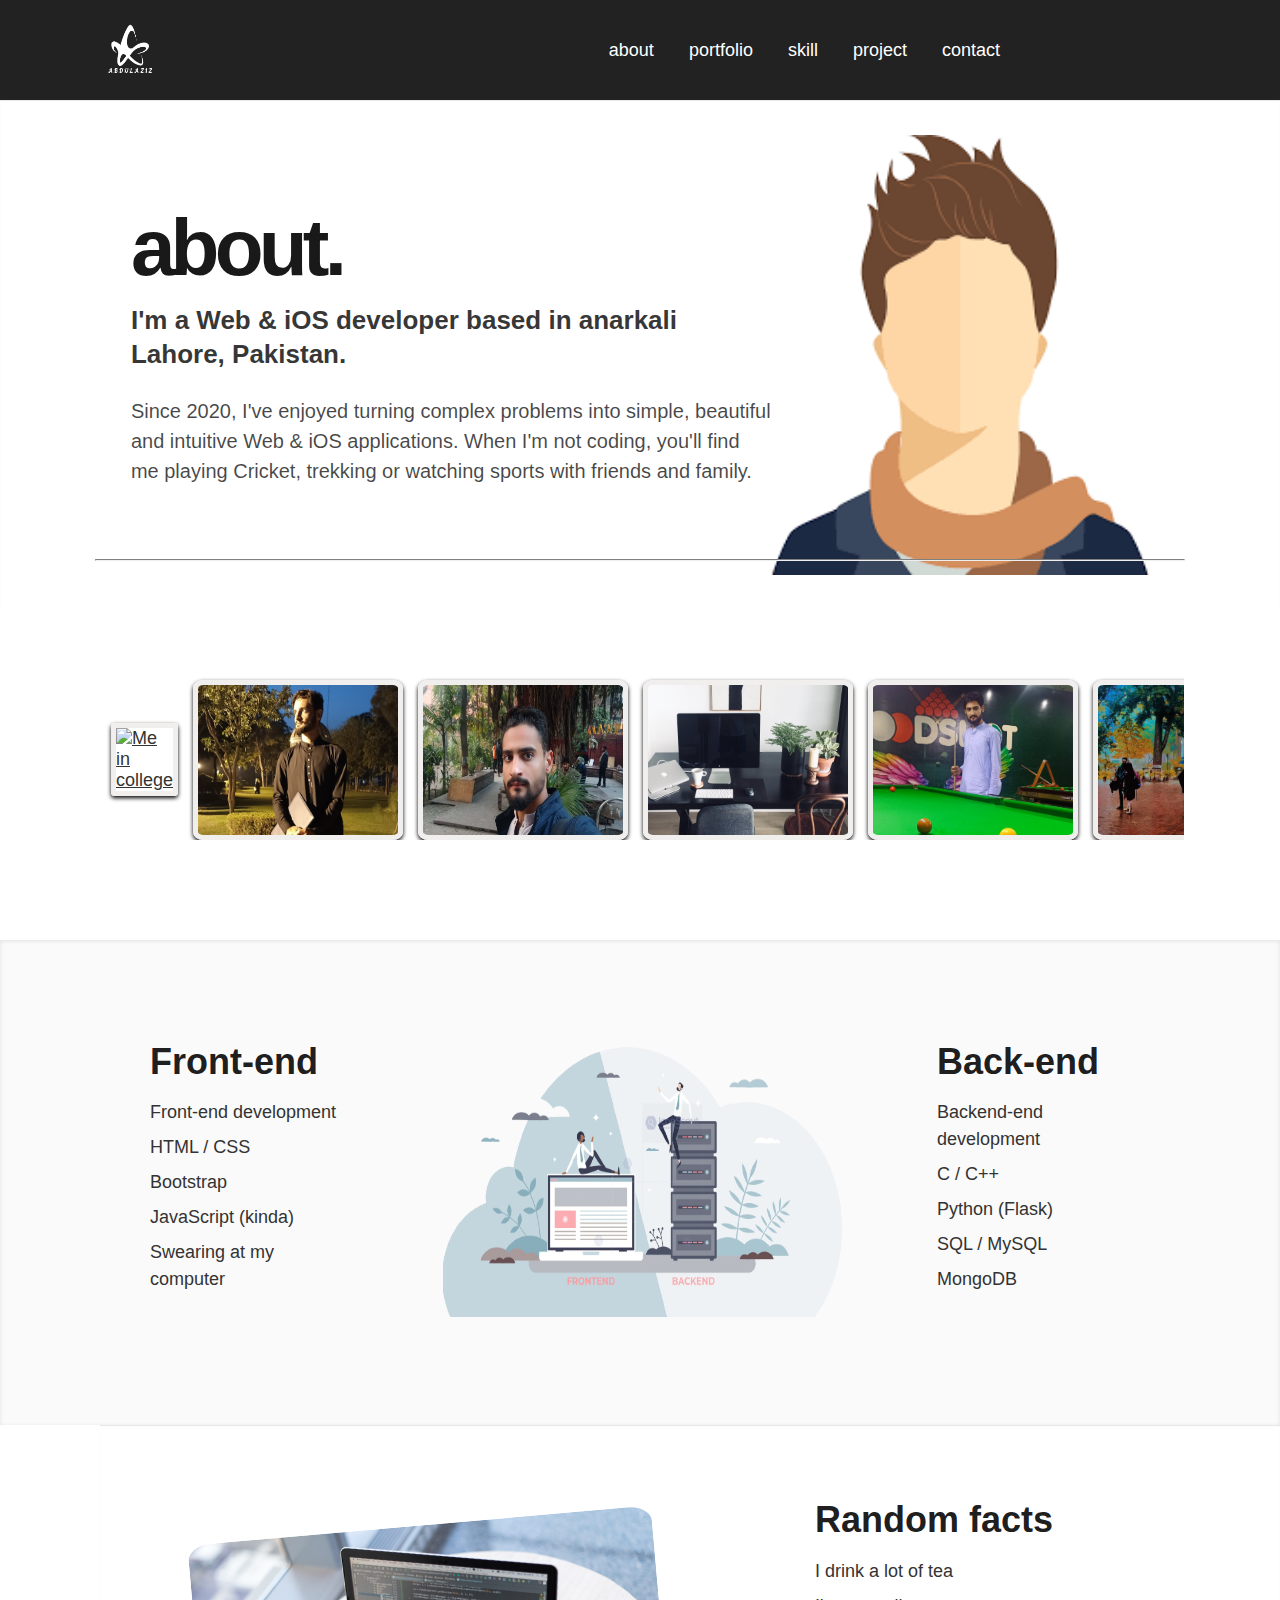
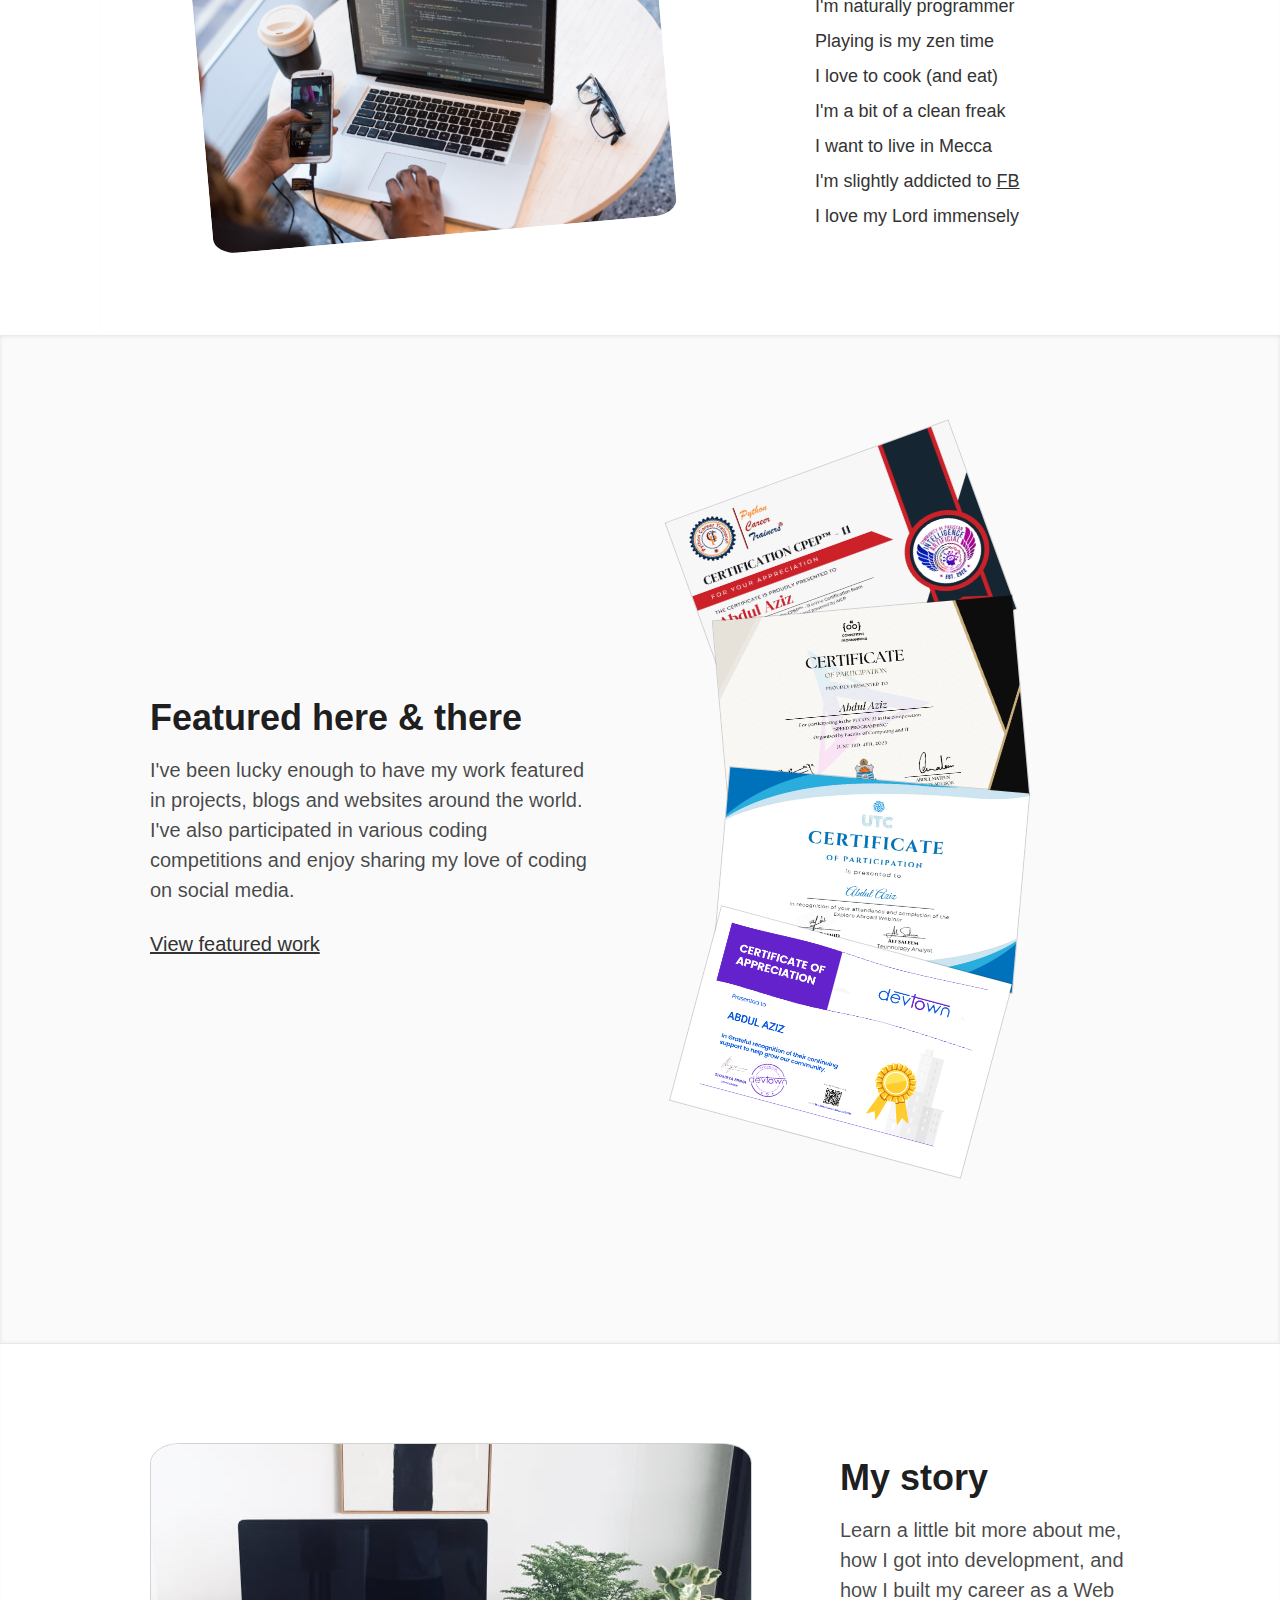
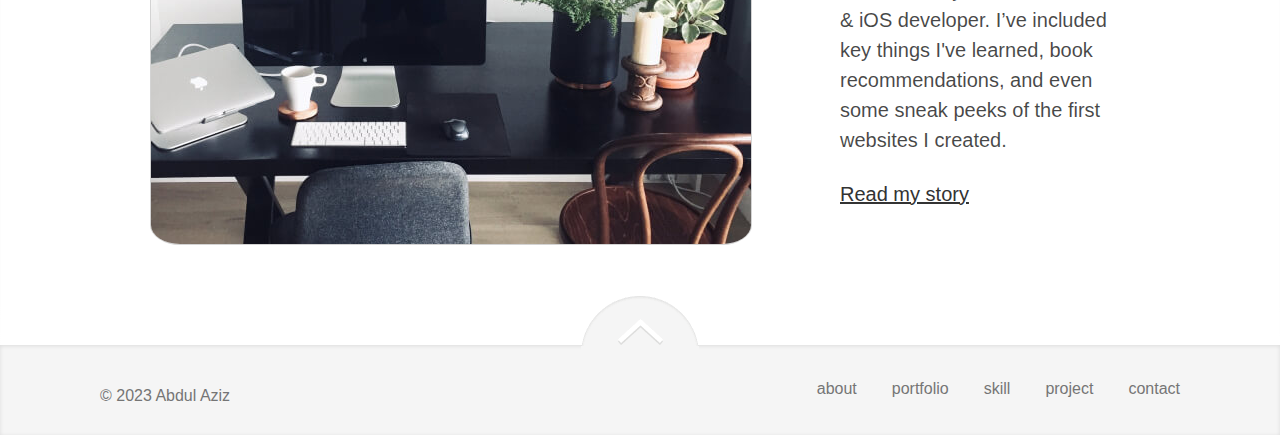
==== about.html @ 6d817798 "Initial commit" ====
<!DOCTYPE html>
<html class="no-js" lang="en">
<head>
  <meta charset="utf-8" />
  <meta name="viewport" content="width=device-width, initial-scale=1.0">

  <title>about Abdulaziz</title>
  <link rel="icon" href="images/favicon.png" type="image/png" />

  <link rel="stylesheet" href="css/style.css" media="all" />
  <script src="js/script.js"></script>

  
  <!-- Include Font Awesome CSS -->
  <script src="https://kit.fontawesome.com/e27baf0e00.js" crossorigin="anonymous"></script>
</head>
<body class="clearfix">
  <header>
    <nav>
      <div class="menu-icon">
        <i class="fas fa-bars"></i>
      </div>
      <ul class="nav-links">
        <div class="logo">
          <a href="/" class="logo-link">
            <img
              src="images/logo.png"
              height="80px"
              width="80px"
              alt="logo"
              class="inner-logo-pic"
            />
          </a>
        </div>
        <li class="about"><a href="about.html">about</a></li>
        <li class="portfolio"><a href="portfolio.html">portfolio</a></li>
        <li class="skill"><a href="skill.html">skill</a></li>
        <li class="project"><a href="project.html">project</a></li>
        <li class="contact"><a href="contact.html">contact</a></li>
        <li>
          <ul class="social">
            <li>
              <a
                href="#"
                title="Follow me on GitHub"
                target="_blank"
                class="github-icon"
                ><i class="fab fa-github"></i
              ></a>
            </li>
            <li>
              <a
                href="#"
                title="Connect with me on Linkedin"
                target="_blank"
                class="linkedin-icon"
                ><i class="fab fa-linkedin"></i
              ></a>
            </li>
            <li>
              <a
                href="#"
                title="Follow me on Twitter"
                target="_blank"
                class="twitter-icon"
                ><i class="fab fa-twitter"></i
              ></a>
            </li>
            <li>
              <a
                href="#"
                title="Follow me on Instagram"
                target="_blank"
                class="instagram-icon"
                ><i class="fab fa-instagram"></i
              ></a>
            </li>
          </ul>
        </li>
      </ul>
    </nav>
  </header>

  <div class="content about clearfix">
    <section class="main" style="background: white; max-width: 100%;">
      <div class="text-div">
        <h1>about.</h1>
        <p class="intro">
          I'm a Web & iOS developer based in anarkali Lahore, Pakistan.
        </p>
        <p class="description">
          Since 2020, I've enjoyed turning complex problems into simple,
          beautiful and intuitive Web & iOS applications. When I'm not coding,
          you'll find me playing Cricket, trekking or watching sports with
          friends and family.
        </p>
      </div>
      <div class="img-div">
        <img
          class="img-main"
          src="images/profile-transformed.png"
          alt="Abdul Aziz"
          style=" width: 100%; height: 440px; position: relative;right: 100px;"
        />
      </div>
    </section>
    <hr />
    <section>
      <div class="carousel-container">
        <div id="snaps" class="snaps">
        <a id="snaps-1" target="_blank" href="#">
          <img class="preload" src="images/photo8.jpg" alt="Me in college" />
        </a>
        <a id="snaps-2" target="_blank" href="#">
          <img class="preload" src="images/photo9.jpg" alt="My college" />
        </a>
        <a id="snaps-3" target="_blank" href="#">
          <img class="preload" src="images/photo3.jpg" alt="My University" />
        </a>
        <a id="snaps-4" target="_blank" href="#">
          <img class="preload" src="images/photo4.jpg" alt="My workspace" />
        </a>
        <a id="snaps-5" target="_blank" href="#">
          <img class="preload" src="images/photo6.jpg" alt="Game time" />
        </a>
        <a id="snaps-6" target="_blank" href="#">
          <img
            class="preload"
            src="images/photo7.jpg"
            alt="rain in University"
          />
        </a>
        <a id="snaps-7" target="_blank" href="#">
          <img class="preload" src="images/photo1.jpg" alt="Me in college" />
        </a>
        <a id="snaps-8" target="_blank" href="#">
          <img class="preload" src="images/photo2.jpg" alt="My college" />
        </a>
        <a id="snaps-9" target="_blank" href="#">
          <img
            class="preload"
            src="images/photo10.jpg"
            alt="My University"
          />
        </a>
        <a id="snaps-10" target="_blank" href="#">
          <img class="preload" src="images/photo11.jpg" alt="My workspace" />
        </a>
        <a id="snaps-11" target="_blank" href="#">
          <img class="preload" src="images/photo12.jpg" alt="Game time" />
        </a>
      </div>
        <!-- Add more carousel images as needed -->
      </div>
    </section>
    <section class="dark">
      <div class="front-end">
        <h2>Front-end</h2>
        <ul class="ul">
          <li>Front-end development</li>
          <li>HTML / CSS</li>
          <li>Bootstrap</li>
          <li>JavaScript (kinda)</li>
          <li>Swearing at my computer</li>
        </ul>
      </div>
      <div class="img-developer">
        <img
          class="img-dev"
          src="images/front-end-back-end.png"
          alt="part Back End Developer, part Front End Developer"
        />
      </div>
      <div class="back-end">
        <h2>Back-end</h2>
        <ul class="ul">
          <li>Backend-end development</li>
          <li>C / C++</li>
          <li>Python (Flask)</li>
          <li>SQL / MySQL</li>
          <li>MongoDB</li>
        </ul>
      </div>
    </section>

    <section class="random">
      <div id="img-1" class="img-random">
        <img
          class="img-rand"
          src="images/facts.jpg"
          alt="facts & dreams"
        />
      </div>
      <div class="text-random">
        <h2>Random facts</h2>
        <ul class="ul">
          <li>I drink a lot of tea</li>
          <li>I'm naturally programmer</li>
          <li>Playing is my zen time</li>
          <li>I love to cook (and eat)</li>
          <li>I'm a bit of a clean freak</li>
          <li>I want to live in Mecca</li>
          <li>
            I'm slightly addicted to
            <a href="#" target="_blank">FB</a>
          </li>
          <li>I love my Lord immensely</li>
        </ul>
      </div>
    </section>

    <section class="feature-section">
      <div class="feature">
        <h2>Featured here & there</h2>
        <p>
          I've been lucky enough to have my work featured in projects, blogs
          and websites around the world. I've also participated in various
          coding competitions and enjoy sharing my love of coding on social
          media.
        </p>
        <p>
          <a class="transition" href="/featured">View featured work</a>
        </p>
      </div>
      <div class="feature-imgs">
        <div id="img-2" class="certificate">
          <a class="transition" href="#">
            <img
              class="certificate-image1"
              src="images/certificate.jpg"
              alt="featured in books, magazines and websites"
              width="300px"
              height="200px"
            />
          </a>
          <a class="transition" href="#">
            <img
              class="certificate-image4"
              src="images/coding_abdulaziz_certificate.jpeg"
              alt="featured in books, magazines and websites"
              width="300px"
              height="200px"
            />
          </a>
          <a class="transition" href="#">
            <img
              class="certificate-image2"
              src="images/uts.png"
              alt="featured in books, magazines and websites"
              width="300px"
              height="200px"
            />
          </a>
          <a class="transition" href="#">
            <img
              class="certificate-image3"
              src="images/devtown.png"
              alt="featured in books, magazines and websites"
              width="300px"
              height="200px"
            />
          </a>
        </div>
      </div>
    </section>

    <section class="story">
      <div class="story-img">
        <a class="transition" href="#">
          <img
            class="story-inner-img"
            src="images/photo4.jpg"
            alt="Abdul Aziz workspace"
          />
        </a>
      </div>
      <div class="story-text">
        <h2>My story</h2>
        <p>
          Learn a little bit more about me, how I got into development, and
          how I built my career as a Web & iOS developer. I’ve included key
          things I've learned, book recommendations, and even some sneak peeks
          of the first websites I created.
        </p>
        <p>
          <a class="transition" href="#">Read my story</a>
        </p>
      </div>
    </section>
  </div>
  <div id="content-wrapper"></div>
  <footer id="footer" role="contentinfo">
    <div class="row">
      <div class="col-12">
        <div class="left">
          <a class="transition" href="#">&copy; 2023 Abdul Aziz</a>
        </div>
        <nav id="nav-footer">
          <ul>
        <li class="about"><a href="about.html">about</a></li>
        <li class="portfolio"><a href="portfolio.html">portfolio</a></li>
        <li class="skill"><a href="skill.html">skill</a></li>
        <li class="project"><a href="project.html">project</a></li>
        <li class="contact"><a href="contact.html">contact</a></li>
          </ul>
        </nav>
      </div>
    </div>
    <div class="gradient-white">
      <a class="top" href="#">Back to top</a>
    </div>
  </footer>
</body>
</html>
---- css/style.css ----
/* Reset =================================================== */
html,
body,
body div,
span,
object,
iframe,
h1,
h2,
h3,
h4,
h5,
h6,
p,
blockquote,
pre,
abbr,
address,
cite,
code,
del,
dfn,
em,
img,
ins,
kbd,
q,
samp,
small,
strong,
sub,
sup,
var,
b,
i,
dl,
dt,
dd,
ol,
ul,
li,
fieldset,
form,
label,
legend,
table,
caption,
tbody,
tfoot,
thead,
tr,
th,
td,
article,
aside,
figure,
footer,
header,
hgroup,
menu,
nav,
section,
time,
mark,
audio,
video {
  margin: 0;
  padding: 0;
  border: 0;
  outline: 0;
  font-size: 100%;
  vertical-align: bottom;
  background: transparent;
}
article,
aside,
figure,
footer,
header,
hgroup,
nav,
section {
  display: block;
}

html {
  background: #ffffff;
  font-size: 62.5%;
  -webkit-overflow-scrolling: touch;
  -webkit-text-size-adjust: 100%;
  -ms-text-size-adjust: 100%;
}
body {
  margin: 0;
  padding: 0;
  width: 100%;
  font-family: "proxima nova light", "Helvetica Neue", Helvetica, Arial,
    Sans-serif;
  background-color: transparent;
  font-size: 18px;
  font-size: 1.8rem;
  color: #333333;
  text-rendering: optimizeLegibility;
}

/* Header styling */
header {
  background: #222222;
  color: #fff;
  padding: 30px;
  display: flex; /* Add this to make the header a flex container */
  justify-content: space-between; /* Align items horizontally */
  align-items: center; /* Center items vertically */
}

/* Add this CSS to your existing styles */
/* Logo container styles */
.logo {
  float: none !important;
  position: absolute;
  top: 10px;
  left: 135px;
}

.logo-link:hover .inner-logo-pic {
  transform: scale(1.1);
}

nav ul {
  list-style: none;
  margin: 0;
  padding: 0;
  margin-top: 5px;
  display: flex; /* Add this to make the navigation a flex container */
}

header nav {
  margin-left: auto;
  padding-right: 30px;
  height: 40px;
}
nav li {
  margin-left: 35px; /* Change margin-left to margin-right */
}

header nav a {
  color: #fff;
  font-size: 100%;
  text-decoration: none;
  position: absolute;
  right: 45px;
  top: 5px;
  /* Add position relative to contain pseudo-element */
}

header .nav-links a {
  color: #fff;
  text-decoration: none;
  position: relative;
  top: 5px;
}

.social li a {
  font-size: 25px;
  top: -5px;
  color: inherit; /* Set default color to black */
  transition: font-size 0.3s, color 0.3s; /* Add background-color transition */
  position: relative;
}

/* Hover effect */
.social li a:hover {
  font-size: 25px; /* Enlarge the font size on hover */
}

.social li a.github-icon:hover {
  color: #757575; /* GitHub color on hover */
}

.social li a.linkedin-icon:hover {
  color: #0077b5; /* LinkedIn color on hover */
}

.social li a.twitter-icon:hover {
  color: #1da1f2; /* Twitter color on hover */
}

.social li a.instagram-icon:hover {
  color: #ef0074;
}

/* Hover effect */
header nav a::after {
  content: "";
  display: block;
  position: absolute;
  bottom: -4px;
  left: 0;
  width: 0;
  height: 1px;
  background-color: yellow;
}
header nav a.instagram-icon::after {
  background-color: #ef0074;
}
header nav a.twitter-icon::after {
  background-color: #1da1f2;
}
header nav a.linkedin-icon::after {
  background-color: #0077b5;
}
header nav a.github-icon::after {
  background-color: #757575;
}

header nav a:hover::after {
  width: 100%;
}

header nav a.logo-link::after {
  bottom: 55px; /* Adjust this value to move the underline up for the logo */
  left: -75px;
  background-color: #222222;
}

header nav a:hover,
.nav-links.show a {
  font-size: 19px; /* Increase font size*/
}

header .menu-icon {
  color: #fff;
  font-size: 40px;
  cursor: pointer;
  margin-right: 10px;
  display: none;
  /* Hide the menu icon by default on larger screens */
}

/* Footer styling */
footer {
  display: flex;
  justify-content: space-between;
  align-items: center;
  background: #f5f5f5;
  height: 50px;
  padding: 20px;
  color: #757575;
  font-size: 16px;
  font-size: 1.6rem;
  position: relative;
  -webkit-box-shadow: inset 0px 1px 4px 0px rgba(0, 0, 0, 0.1);
  -moz-box-shadow: inset 0px 1px 4px 0px rgba(0, 0, 0, 0.1);
  box-shadow: inset 0px 1px 4px 0px rgba(0, 0, 0, 0.1);
}
footer nav {
  display: block;
  position: absolute;
  right: 100px;
  top: 30px;
}

footer .left {
  float: none !important;
  position: absolute;
  bottom: 30px;
  left: 100px;
}

footer .gradient-white {
  position: absolute;
  width: 100%;
  height: 50px;
  top: -50px;
  left: 0px;
  background-color: rgba(255, 255, 255, 0);
  background-image: -moz-linear-gradient(
    center bottom,
    #ffffff 0%,
    rgba(255, 255, 255, 0) 100%
  );
  background-image: -webkit-gradient(
    linear,
    left bottom,
    left top,
    color-stop(0, #ffffff),
    color-stop(1, rgba(255, 255, 255, 0))
  );
  background-image: -webkit-linear-gradient(
    bottom,
    #ffffff,
    rgba(255, 255, 255, 0)
  );
  background-image: -o-linear-gradient(bottom, #ffffff, rgba(255, 255, 255, 0));
  background-image: -ms-linear-gradient(
    bottom,
    #ffffff,
    rgba(255, 255, 255, 0)
  );
  background-image: linear-gradient(rgba(255, 255, 255, 0), #ffffff);
}
footer a.top {
  background: transparent url(../images/sprite.png) 0 -217px;
  width: 118px;
  height: 90px;
  display: block;
  position: absolute;
  left: 50%;
  margin-left: -59px;
  bottom: -40px;
  text-indent: -9999px;
}

footer a {
  color: #757575;
  text-decoration: none;
}
footer a:hover {
  color: #333333;
}

/*
h tages section
*/
h1,
.h1,
h2,
.h2 {
  margin: 0;
  color: rgba(0, 0, 0, 0.901);
  text-rendering: optimizelegibility;
  font-weight: normal;
  font-family: "proxima nova bold", "Helvetica Neue", Helvetica, Arial,
    Sans-serif;
}
h1,
.h1 {
  margin-bottom: 0.8rem;
  font-size: 80px;
  font-size: 8rem;
  line-height: 1.2;
  letter-spacing: -0.06em;
  font-weight: bold;
}
h2,
.h2 {
  margin-bottom: 1.6rem;
  font-size: 36px;
  font-size: 3.6rem;
  line-height: 1.2;
  font-weight: bold;
  font-family: "proxima nova light", "Helvetica Neue", Helvetica, Arial,
    Sans-serif;
}
h3,
.h3 {
  margin-bottom: 1.6rem;
  font-size: 22px;
  font-size: 2.2rem;
  line-height: 1.3;
  font-weight: normal;
  font-family: "proxima nova semibold", "Helvetica Neue", Helvetica, Arial,
    Sans-serif;
}
h3.small,
.h3.small {
  font-size: 20px;
  font-size: 2rem;
}

/*
p tag section
*/

p {
  margin-bottom: 2.4rem;
  line-height: 1.5;
  font-size: 20px;
  font-size: 2rem;
  color: rgba(0, 0, 0, 0.716);
  /*-webkit-font-smoothing: antialiased;*/
}
p.intro {
  font-size: 26px;
  font-size: 2.6rem;
  font-weight: bold;
  color: rgba(0, 0, 0, 0.803);
  line-height: 1.3;
}
p.intro-small {
  font-size: 22px;
  font-size: 2.2rem;
  color: #757575;
  line-height: 1.3;
  float: left;
}
p.subscript,
p.date {
  margin-top: -1.6rem;
  color: #757575;
}
p.small {
  font-size: 18px !important;
  font-size: 1.8rem !important;
  margin-bottom: 2.4rem !important;
  line-height: 1.5 !important;
}
p.light {
  color: #757575 !important;
}
p.margin-small {
  margin-bottom: 1.6rem;
}
.strong,
strong {
  font-family: "proxima nova semibold", "Helvetica Neue", Helvetica, Arial,
    Sans-serif;
  font-weight: normal;
}
.uppercase {
  color: #757575;
  text-transform: uppercase;
  font-size: 14px !important;
  font-size: 1.4rem !important;
  letter-spacing: 0.2rem !important;
  font-family: "proxima nova semibold", "Helvetica Neue", Helvetica, Arial,
    Sans-serif !important;
}
span.uppercase {
  position: absolute;
  top: 0px;
  left: 6px;
}
a {
  text-decoration: underline;
  cursor: pointer;
  color: #333333;
}
a:hover,
a:active {
  color: #757575;
}
section {
  width: auto;
  display: flex;
  align-items: center;
  justify-content: center;
}

section.main {
  -webkit-box-shadow: inset 0px 1px 1px 0px rgba(0, 0, 0, 0.1);
  -moz-box-shadow: inset 0px 1px 1px 0px rgba(0, 0, 0, 0.1);
  box-shadow: inset 0px 1px 1px 0px rgba(0, 0, 0, 0.1);
  background-image: linear-gradient(to bottom, #0b2b43eb, #ffffff);
}
.img-dev {
  width: 50%;
}
.text-div {
  width: 50%;
  margin: 100px;
}
.img-main {
  width: 80%;
}

.carousel-container {
  width: 85%;
  overflow: hidden;
  margin-bottom: 100px;
}

.snaps {
  display: flex;
  animation: moveCarousel 30s linear infinite;
  align-items: center;
  margin: 50px auto auto auto;
}

.snaps:hover {
  animation-play-state: paused; /* Pauses the animation on hover */
}

.preload {
  width: 200px;
  height: 150px;
  border-width: 5px;
  border-color: #f1eeee;
  border-style: solid;
  border-radius: 5%;
  margin-left: 15px;
  transform: translateX(0);
  transition: transform 10s linear;
  box-shadow: 0 2px 4px rgba(0, 0, 0, 2);
}

.preload:hover {
  width: 400px;
  height: 300px;
  transform: translateX(1);
  box-shadow: 0 2px 4px rgba(0, 0, 0, 10);
}

@keyframes moveCarousel {
  0%, 100% {
    transform: translateX(0);
  }
  50% {
    transform: translateX(-100%);
  }
}


hr {
  width: 85%;
  border-top: solid;
  border-width: 1px;
  position: relative;
  bottom: 60px;
}

ul.ul,
ol.ol {
  list-style-type: disc;
  margin-bottom: 3.2rem;
  line-height: 1.5;
  list-style: none;
}
ul.ul li,
ol.ol li {
  margin-bottom: 0.8rem;
}

section.dark {
  margin: auto;
  background: #fafafa;
  padding: 10rem 15rem;
  -webkit-box-shadow: inset 0px 1px 4px 0px rgba(0, 0, 0, 0.1);
  -moz-box-shadow: inset 0px 1px 4px 0px rgba(0, 0, 0, 0.1);
  box-shadow: inset 0px 1px 4px 0px rgba(0, 0, 0, 0.1);
}

.img-developer {
  width: 30%;
  margin-right: 50px;
}
.img-dev {
  width: 400px;
  height: 270px;
}
.front-end {
  width: 30%;
  margin-right: 100px;
}
.back-end {
  width: 30%;
  margin-left: 150px;
}

section.light {
  -webkit-box-shadow: inset 0px 1px 1px 0px rgba(0, 0, 0, 0.1);
  -moz-box-shadow: inset 0px 1px 1px 0px rgba(0, 0, 0, 0.1);
  box-shadow: inset 0px 1px 1px 0px rgba(0, 0, 0, 0.1);
}

.random {
  -webkit-box-shadow: inset 0px 1px 1px 0px rgba(0, 0, 0, 0.1);
  -moz-box-shadow: inset 0px 1px 1px 0px rgba(0, 0, 0, 0.1);
  box-shadow: inset 0px 1px 1px 0px rgba(0, 0, 0, 0.1);
  margin-left: 100px;
}
.img-random {
  width: 50%;
  margin: 100px 150px 100px 100px;
}
.img-rand {
  width: 100%;
  border-radius: 5%;
  rotate: -5deg;
  float: left;
}

.text-random {
  width: 50%;
}

.transition img {
  box-shadow: inset 0px 1px 4px 0px rgba(0, 0, 0, 0.1);
  border: solid 1px;
  border-color: #33333337;
}
.transition .certificate-image1 {
  rotate: -20deg;
  position: relative;
  top: 30px;
}
.transition .certificate-image2 {
  position: relative;
  left: 30px;
  bottom: 60px;
  rotate: 5deg;
}
.transition .certificate-image4 {
  position: relative;
  left: 30px;
  bottom: 30px;
  rotate: -5deg;
}
.transition .certificate-image3 {
  position: relative;
  bottom: 100px;
  rotate: 15deg;
}
.feature-section {
  margin: auto;
  background: #fafafa;
  padding: 10rem 15rem;
  -webkit-box-shadow: inset 0px 1px 4px 0px rgba(0, 0, 0, 0.1);
  -moz-box-shadow: inset 0px 1px 4px 0px rgba(0, 0, 0, 0.1);
  box-shadow: inset 0px 1px 4px 0px rgba(0, 0, 0, 0.1);
}
.feature {
  width: 50%;
}
.feature-imgs {
  margin-left: 100px;
  width: 50%;
  float: right;
}

section.story {
  -webkit-box-shadow: inset 0px 1px 1px 0px rgba(0, 0, 0, 0.1);
  -moz-box-shadow: inset 0px 1px 1px 0px rgba(0, 0, 0, 0.1);
  box-shadow: inset 0px 1px 1px 0px rgba(0, 0, 0, 0.1);
  padding: 10rem 15rem;
}
.story-img {
  width: 50%;
  margin-right: 100px;
}
.story-text {
  width: 50%;
  margin-left: 100px;
}
.story-inner-img {
  border-width: 5px;
  border-color: #f1eeee;
  border-style: solid;
  border-radius: 5%;
  margin-right: 100px;
}

/* Social Disc Icons */
.social-disc {
  list-style-type: none;
  padding-top: 3.2rem;
}
.social-disc li {
  height: 5rem;
  margin-bottom: 3.2rem;
  display: inline-block;
  width: 100%;
}
.social-disc li a {
  padding-left: 6.6rem;
  line-height: 5rem;
  display: block;
  height: 5rem;
  background: url(https://www.adhamdannaway.com/wp-content/themes/dannaway/images/sprite.png)
    no-repeat;
  text-decoration: none;
  font-family: "proxima nova semibold", "Helvetica Neue", Helvetica, Arial,
    Sans-serif;
}
.social-disc li a.facebook {
  background-position: 0px -547px;
  color: #43609c;
}
.social-disc li a.twitter {
  background-position: 0px -598px;
  color: #189acd;
}
.social-disc li a.dribbble {
  background-position: 0px -649px;
  color: #e4405f;
}
.social-disc li a.linkedin {
  background-position: 0px -700px;
  color: #0982c0;
}
.social-disc li a.instagram {
  background-position: 0px -751px;
  color: #e4405f;
}
.social-disc li a:hover {
  -moz-opacity: 0.7;
  -khtml-opacity: 0.7;
  -webkit-opacity: 0.7;
  opacity: 0.7;
}
@media only screen and (min-width: 390px) {
  .social-disc li {
    width: 49%;
  }
}
.contact-text {
  width: 50%;
  margin: 100px;
}
.img-contact {
  position: relative;
  top: 75px;
}

/* Form Styles */
.form input[type="text"],
.form input[type="email"],
.form textarea {
  border: #949494 solid 1px;
  -webkit-border-radius: 4px;
  -moz-border-radius: 4px;
  border-radius: 4px;
  -moz-background-clip: padding;
  -webkit-background-clip: padding-box;
  background-clip: padding-box;
  -webkit-box-shadow: inset 0 1px 2px 0px rgba(0, 0, 0, 0.1);
  -moz-box-shadow: inset 0 1px 2px 0px rgba(0, 0, 0, 0.1);
  box-shadow: inset 0 1px 2px 0px rgba(0, 0, 0, 0.1);
  width: 100%;
  color: #333333;
  font-size: 18px;
  font-size: 1.8rem;
  font-family: "proxima nova light", "Helvetica Neue", Helvetica, Arial,
    Sans-serif;
  padding: 0px 1.6rem;
  box-sizing: border-box;
  vertical-align: middle;
}

/* Add styles for the layout */
.flex-container {
  display: flex;
  align-items: flex-start;
  justify-content: space-between;
}

.left-column,
.right-column {
  width: 480px; /* Adjust the width as needed */
}

.left-column {
  padding-right: 20px;
}

.right-column {
  padding-left: 20px;
}
/* Style the "Send Email" button */
.submit {
  background-color: #222222;
  color: white;
  font-weight: bolder;
  font-size: 1.7rem;
  width: 135px; /* Adjust the width as needed */
  height: 45px; /* Adjust the height as needed */
  border: none;
  border-radius: 5px;
  cursor: pointer;
  position: relative;
  left: 345px;
  transition: background-color 0.3s;
}

.submit:hover {
  background-color: #333; /* Change color on hover */
  color: #cac9c9;
}

.form input[type="text"],
.form input[type="email"] {
  height: 4.8rem;
  line-height: 4.8rem;
}
.form textarea {
  height: 152px;
  padding-top: 1.6rem;
  padding-bottom: 1.6rem;
  line-height: 1.7;
}
.form label {
  line-height: 1.7;
  display: block;
}
.form input::placeholder {
  color: #757575;
}
.form .ajax-loader {
  float: right;
  padding: 8px 10px 0px 0px;
}
.form .email-capture {
  padding-top: 2.4rem;
  margin-bottom: 4rem;
}
.form .email-capture .submit {
  margin-top: 1.6rem;
}
.form .mc4wp-response {
  margin-top: 0.8rem;
}
.form .mc4wp-response .mc4wp-alert {
  clear: both;
  padding: 1.6rem;
  margin: 1.6rem 0;
  border: #a1d8ea 1px solid;
  background: #ebfaff;
  -webkit-border-radius: 4px;
  -moz-border-radius: 4px;
  border-radius: 4px;
  -moz-background-clip: padding;
  -webkit-background-clip: padding-box;
  background-clip: padding-box;
  color: #007ba2;
}
.form .mc4wp-response .mc4wp-alert.mc4wp-error {
  border: #efbbbb 1px solid;
  background: #f8efef;
  -webkit-border-radius: 3px;
  -moz-border-radius: 3px;
  border-radius: 3px;
  -moz-background-clip: padding;
  -webkit-background-clip: padding-box;
  background-clip: padding-box;
  color: #bf2727;
}
.form .mc4wp-response .mc4wp-alert.mc4wp-success {
  border: #bce68a 1px solid;
  background: #ebf9dd;
  -webkit-border-radius: 3px;
  -moz-border-radius: 3px;
  border-radius: 3px;
  -moz-background-clip: padding;
  -webkit-background-clip: padding-box;
  background-clip: padding-box;
  color: #317f39;
}
.form .mc4wp-response p {
  margin-bottom: 0;
  font-size: 1.8rem;
}
.form .wpcf7 form .wpcf7-response-output {
  clear: both;
  text-align: center;
  padding: 1.6rem;
  margin: 1.6rem 0;
  border: #a1d8ea 1px solid;
  background: #ebfaff;
  -webkit-border-radius: 4px;
  -moz-border-radius: 4px;
  border-radius: 4px;
  -moz-background-clip: padding;
  -webkit-background-clip: padding-box;
  background-clip: padding-box;
  color: #007ba2;
}
.form .wpcf7 form.failed .wpcf7-response-output,
.form .wpcf7 form.aborted .wpcf7-response-output,
.form .wpcf7 form.invalid .wpcf7-response-output,
.form .wpcf7 form.unaccepted .wpcf7-response-output,
.form .wpcf7 form.spam .wpcf7-response-output {
  border: #efbbbb 1px solid;
  background: #f8efef;
  -webkit-border-radius: 3px;
  -moz-border-radius: 3px;
  border-radius: 3px;
  -moz-background-clip: padding;
  -webkit-background-clip: padding-box;
  background-clip: padding-box;
  color: #bf2727;
}
.form .wpcf7 form.sent .wpcf7-response-output {
  border: #bce68a 1px solid;
  background: #ebf9dd;
  -webkit-border-radius: 3px;
  -moz-border-radius: 3px;
  border-radius: 3px;
  -moz-background-clip: padding;
  -webkit-background-clip: padding-box;
  background-clip: padding-box;
  color: #317f39;
}
.form .wpcf7-not-valid-tip,
.form .screen-reader-response {
  display: none;
}

.success {
  display: flex;
  justify-content: center;
  align-items: center;
  flex-direction: column;
  margin: 130px auto;
}

#thumbs {
  display: grid;
  grid-template-columns: repeat(
    3,
    1fr
  ); /* Adjust the number of columns as needed */
  gap: 20px; /* Adjust the gap between thumbnails */
  list-style: none;
  position: relative;
  right: 40px;
}

.thumbs li .description {
  text-align: left;
  padding-top: 15px;
  padding-left: 15px;
  line-height: 2rem;
  font-size: medium;
}
.thumbs li .description p {
  font-size: medium;
}
.thumbs a {
  text-decoration: none;
}

.thumbs li {
  border: solid 7px white;
  background: white;
  border-radius: 3%;
  box-shadow: 0 2px 4px rgba(0, 0, 0, 0.2);
  padding: auto 20px;
  position: relative;
  width: 290px;
  height: 250px;
}
.thumbs li .description {
  margin-top: 20px;
  position: relative;
  top: 170px;
  overflow: hidden;
}

.thumbs li .description::before {
  content: "";
  position: absolute;
  top: 35%;
  right: 15px; /* Adjust the right offset to position the arrow */
  border: solid #87878751;
  border-width: 0 3px 3px 0;
  display: inline-block;
  padding: 8px;
  transform: rotate(-45deg);
  -webkit-transform: rotate(-45deg);
  transition: opacity 0.5s, right 1.5s; /* Adjust transition durations */
  opacity: 0;
}

.thumbs li:hover .description::before {
  right: 4px;
  opacity: 1;
}

.thumbs img {
  max-width: 100%;
  height: auto;
}

.thumbs li:hover {
  box-shadow: 0 2px 4px rgba(0, 0, 0, 0.5);
  transition: opacity 0.3s;
}




.image-container img {
  background: rgba(0, 0, 0, 0.676);
  position: absolute;
  top: 0;
  left: 0;
  opacity: 0;
  transition: opacity 1s;
  transition-duration: 8s;
}
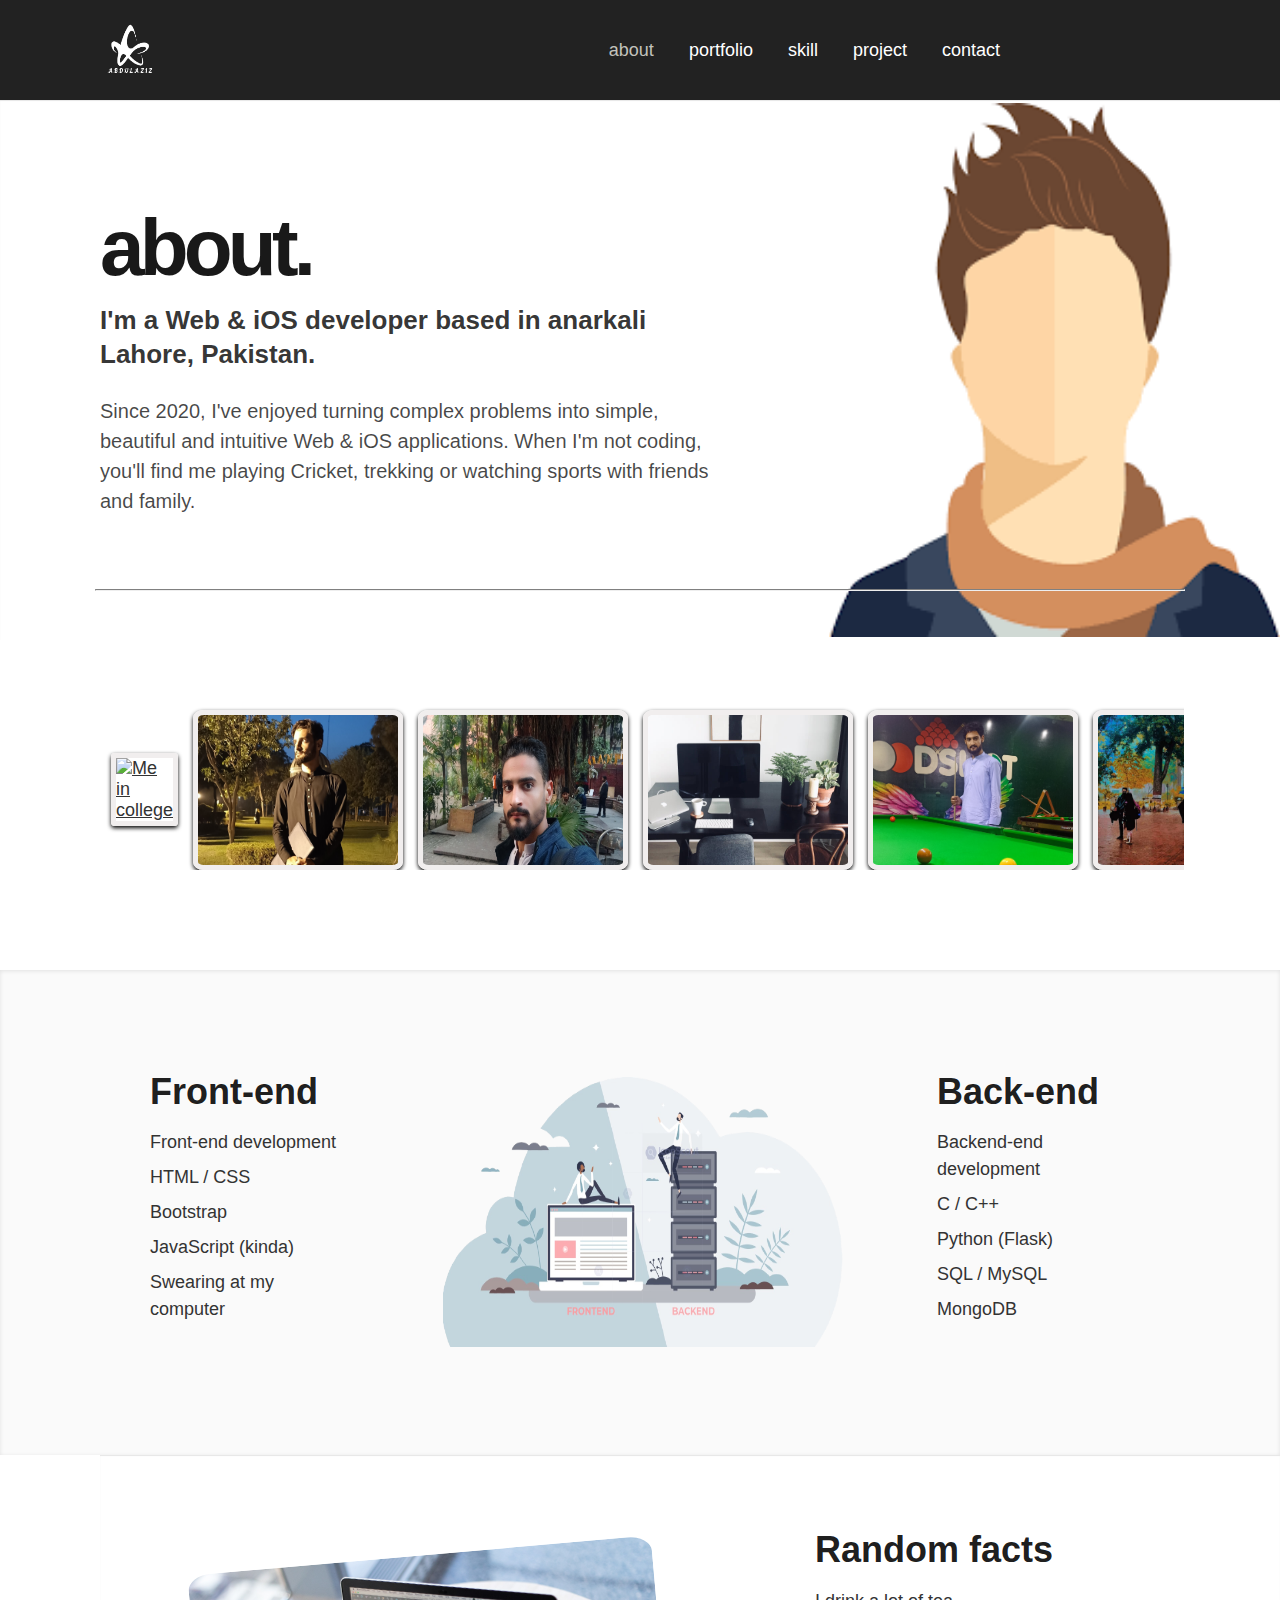
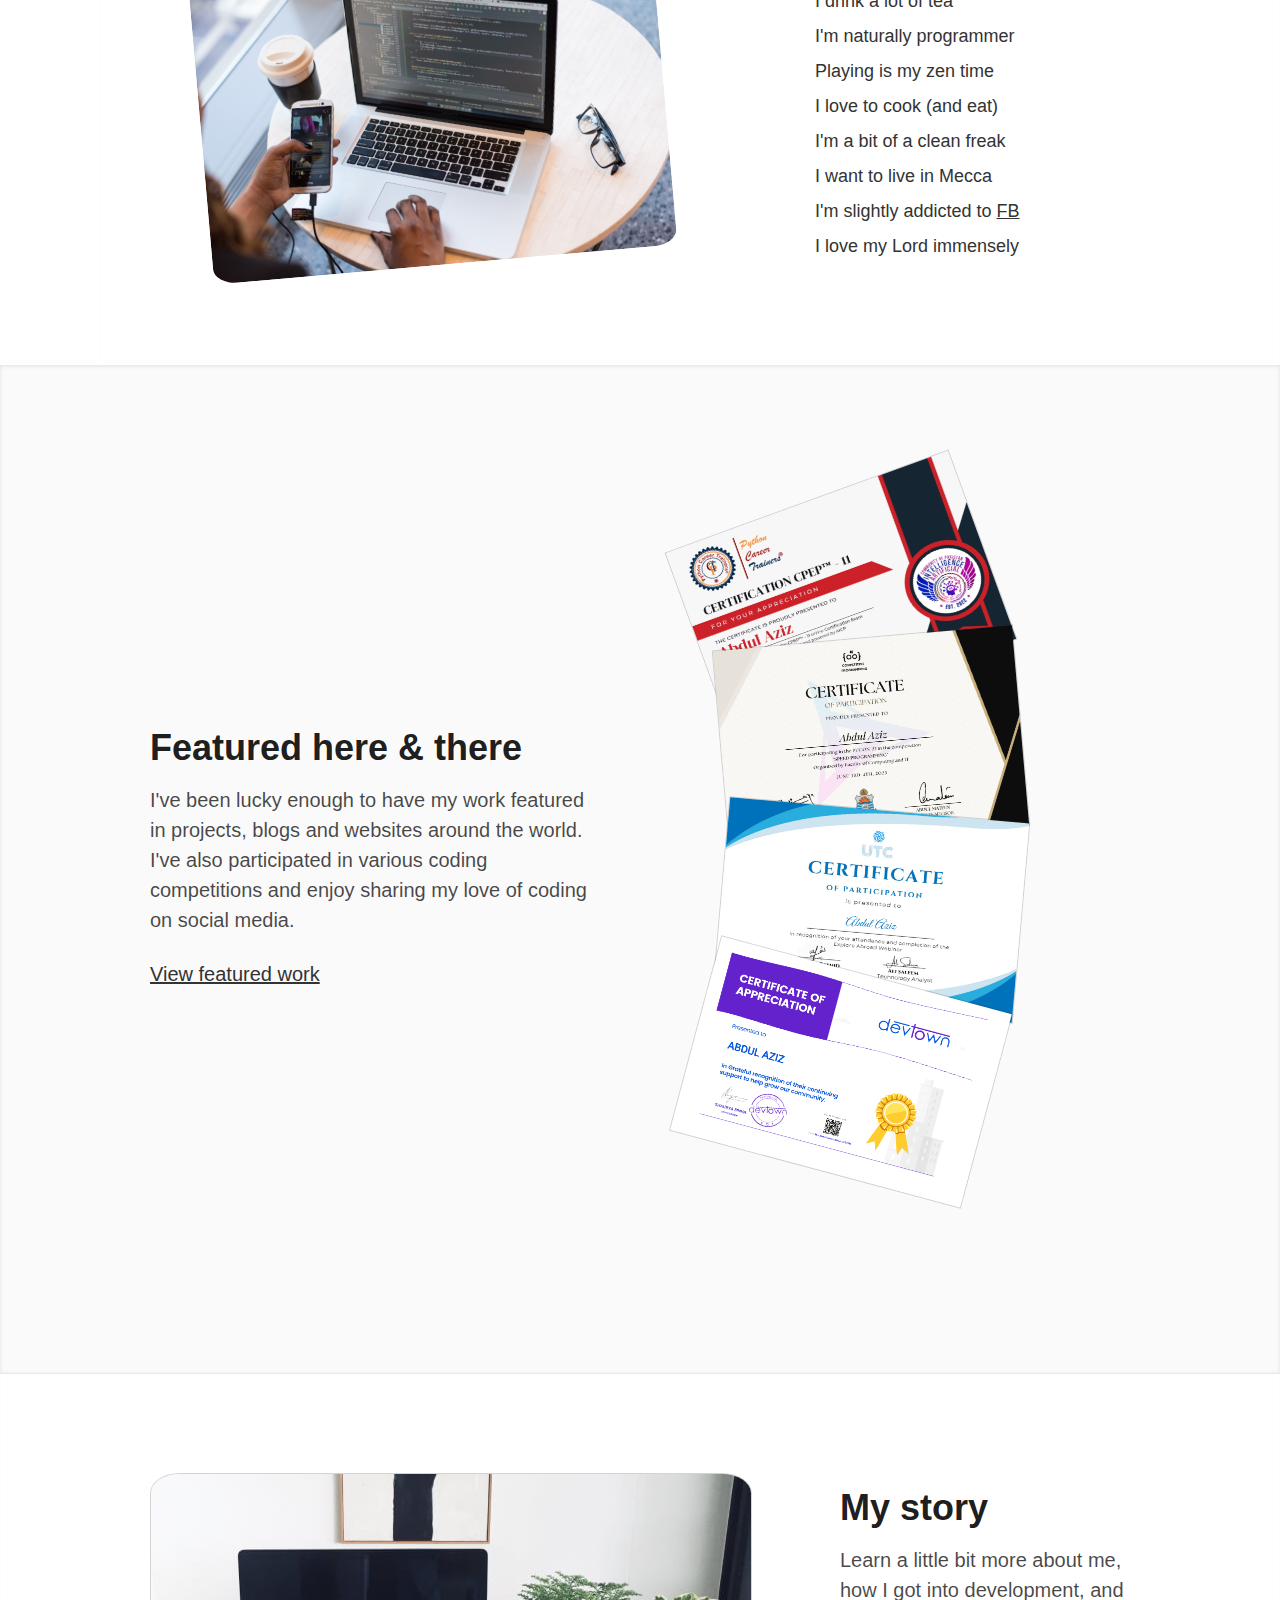
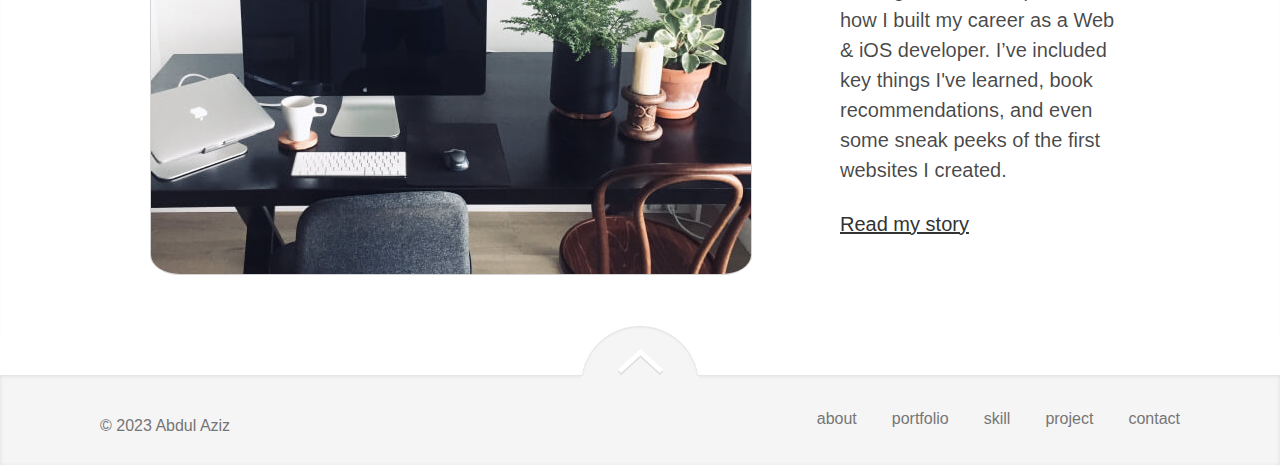
==== commit 33cfb4fe: "Add files via upload" ====
--- a/about.html
+++ b/about.html
@@ -1,314 +1,314 @@
-<!DOCTYPE html>
-<html class="no-js" lang="en">
-<head>
-  <meta charset="utf-8" />
-  <meta name="viewport" content="width=device-width, initial-scale=1.0">
-
-  <title>about Abdulaziz</title>
-  <link rel="icon" href="images/favicon.png" type="image/png" />
-
-  <link rel="stylesheet" href="css/style.css" media="all" />
-  <script src="js/script.js"></script>
-
-  
-  <!-- Include Font Awesome CSS -->
-  <script src="https://kit.fontawesome.com/e27baf0e00.js" crossorigin="anonymous"></script>
-</head>
-<body class="clearfix">
-  <header>
-    <nav>
-      <div class="menu-icon">
-        <i class="fas fa-bars"></i>
-      </div>
-      <ul class="nav-links">
-        <div class="logo">
-          <a href="/" class="logo-link">
-            <img
-              src="images/logo.png"
-              height="80px"
-              width="80px"
-              alt="logo"
-              class="inner-logo-pic"
-            />
-          </a>
-        </div>
-        <li class="about"><a href="about.html">about</a></li>
-        <li class="portfolio"><a href="portfolio.html">portfolio</a></li>
-        <li class="skill"><a href="skill.html">skill</a></li>
-        <li class="project"><a href="project.html">project</a></li>
-        <li class="contact"><a href="contact.html">contact</a></li>
-        <li>
-          <ul class="social">
-            <li>
-              <a
-                href="#"
-                title="Follow me on GitHub"
-                target="_blank"
-                class="github-icon"
-                ><i class="fab fa-github"></i
-              ></a>
-            </li>
-            <li>
-              <a
-                href="#"
-                title="Connect with me on Linkedin"
-                target="_blank"
-                class="linkedin-icon"
-                ><i class="fab fa-linkedin"></i
-              ></a>
-            </li>
-            <li>
-              <a
-                href="#"
-                title="Follow me on Twitter"
-                target="_blank"
-                class="twitter-icon"
-                ><i class="fab fa-twitter"></i
-              ></a>
-            </li>
-            <li>
-              <a
-                href="#"
-                title="Follow me on Instagram"
-                target="_blank"
-                class="instagram-icon"
-                ><i class="fab fa-instagram"></i
-              ></a>
-            </li>
-          </ul>
-        </li>
-      </ul>
-    </nav>
-  </header>
-
-  <div class="content about clearfix">
-    <section class="main" style="background: white; max-width: 100%;">
-      <div class="text-div">
-        <h1>about.</h1>
-        <p class="intro">
-          I'm a Web & iOS developer based in anarkali Lahore, Pakistan.
-        </p>
-        <p class="description">
-          Since 2020, I've enjoyed turning complex problems into simple,
-          beautiful and intuitive Web & iOS applications. When I'm not coding,
-          you'll find me playing Cricket, trekking or watching sports with
-          friends and family.
-        </p>
-      </div>
-      <div class="img-div">
-        <img
-          class="img-main"
-          src="images/profile-transformed.png"
-          alt="Abdul Aziz"
-          style=" width: 100%; height: 440px; position: relative;right: 100px;"
-        />
-      </div>
-    </section>
-    <hr />
-    <section>
-      <div class="carousel-container">
-        <div id="snaps" class="snaps">
-        <a id="snaps-1" target="_blank" href="#">
-          <img class="preload" src="images/photo8.jpg" alt="Me in college" />
-        </a>
-        <a id="snaps-2" target="_blank" href="#">
-          <img class="preload" src="images/photo9.jpg" alt="My college" />
-        </a>
-        <a id="snaps-3" target="_blank" href="#">
-          <img class="preload" src="images/photo3.jpg" alt="My University" />
-        </a>
-        <a id="snaps-4" target="_blank" href="#">
-          <img class="preload" src="images/photo4.jpg" alt="My workspace" />
-        </a>
-        <a id="snaps-5" target="_blank" href="#">
-          <img class="preload" src="images/photo6.jpg" alt="Game time" />
-        </a>
-        <a id="snaps-6" target="_blank" href="#">
-          <img
-            class="preload"
-            src="images/photo7.jpg"
-            alt="rain in University"
-          />
-        </a>
-        <a id="snaps-7" target="_blank" href="#">
-          <img class="preload" src="images/photo1.jpg" alt="Me in college" />
-        </a>
-        <a id="snaps-8" target="_blank" href="#">
-          <img class="preload" src="images/photo2.jpg" alt="My college" />
-        </a>
-        <a id="snaps-9" target="_blank" href="#">
-          <img
-            class="preload"
-            src="images/photo10.jpg"
-            alt="My University"
-          />
-        </a>
-        <a id="snaps-10" target="_blank" href="#">
-          <img class="preload" src="images/photo11.jpg" alt="My workspace" />
-        </a>
-        <a id="snaps-11" target="_blank" href="#">
-          <img class="preload" src="images/photo12.jpg" alt="Game time" />
-        </a>
-      </div>
-        <!-- Add more carousel images as needed -->
-      </div>
-    </section>
-    <section class="dark">
-      <div class="front-end">
-        <h2>Front-end</h2>
-        <ul class="ul">
-          <li>Front-end development</li>
-          <li>HTML / CSS</li>
-          <li>Bootstrap</li>
-          <li>JavaScript (kinda)</li>
-          <li>Swearing at my computer</li>
-        </ul>
-      </div>
-      <div class="img-developer">
-        <img
-          class="img-dev"
-          src="images/front-end-back-end.png"
-          alt="part Back End Developer, part Front End Developer"
-        />
-      </div>
-      <div class="back-end">
-        <h2>Back-end</h2>
-        <ul class="ul">
-          <li>Backend-end development</li>
-          <li>C / C++</li>
-          <li>Python (Flask)</li>
-          <li>SQL / MySQL</li>
-          <li>MongoDB</li>
-        </ul>
-      </div>
-    </section>
-
-    <section class="random">
-      <div id="img-1" class="img-random">
-        <img
-          class="img-rand"
-          src="images/facts.jpg"
-          alt="facts & dreams"
-        />
-      </div>
-      <div class="text-random">
-        <h2>Random facts</h2>
-        <ul class="ul">
-          <li>I drink a lot of tea</li>
-          <li>I'm naturally programmer</li>
-          <li>Playing is my zen time</li>
-          <li>I love to cook (and eat)</li>
-          <li>I'm a bit of a clean freak</li>
-          <li>I want to live in Mecca</li>
-          <li>
-            I'm slightly addicted to
-            <a href="#" target="_blank">FB</a>
-          </li>
-          <li>I love my Lord immensely</li>
-        </ul>
-      </div>
-    </section>
-
-    <section class="feature-section">
-      <div class="feature">
-        <h2>Featured here & there</h2>
-        <p>
-          I've been lucky enough to have my work featured in projects, blogs
-          and websites around the world. I've also participated in various
-          coding competitions and enjoy sharing my love of coding on social
-          media.
-        </p>
-        <p>
-          <a class="transition" href="/featured">View featured work</a>
-        </p>
-      </div>
-      <div class="feature-imgs">
-        <div id="img-2" class="certificate">
-          <a class="transition" href="#">
-            <img
-              class="certificate-image1"
-              src="images/certificate.jpg"
-              alt="featured in books, magazines and websites"
-              width="300px"
-              height="200px"
-            />
-          </a>
-          <a class="transition" href="#">
-            <img
-              class="certificate-image4"
-              src="images/coding_abdulaziz_certificate.jpeg"
-              alt="featured in books, magazines and websites"
-              width="300px"
-              height="200px"
-            />
-          </a>
-          <a class="transition" href="#">
-            <img
-              class="certificate-image2"
-              src="images/uts.png"
-              alt="featured in books, magazines and websites"
-              width="300px"
-              height="200px"
-            />
-          </a>
-          <a class="transition" href="#">
-            <img
-              class="certificate-image3"
-              src="images/devtown.png"
-              alt="featured in books, magazines and websites"
-              width="300px"
-              height="200px"
-            />
-          </a>
-        </div>
-      </div>
-    </section>
-
-    <section class="story">
-      <div class="story-img">
-        <a class="transition" href="#">
-          <img
-            class="story-inner-img"
-            src="images/photo4.jpg"
-            alt="Abdul Aziz workspace"
-          />
-        </a>
-      </div>
-      <div class="story-text">
-        <h2>My story</h2>
-        <p>
-          Learn a little bit more about me, how I got into development, and
-          how I built my career as a Web & iOS developer. I’ve included key
-          things I've learned, book recommendations, and even some sneak peeks
-          of the first websites I created.
-        </p>
-        <p>
-          <a class="transition" href="#">Read my story</a>
-        </p>
-      </div>
-    </section>
-  </div>
-  <div id="content-wrapper"></div>
-  <footer id="footer" role="contentinfo">
-    <div class="row">
-      <div class="col-12">
-        <div class="left">
-          <a class="transition" href="#">&copy; 2023 Abdul Aziz</a>
-        </div>
-        <nav id="nav-footer">
-          <ul>
-        <li class="about"><a href="about.html">about</a></li>
-        <li class="portfolio"><a href="portfolio.html">portfolio</a></li>
-        <li class="skill"><a href="skill.html">skill</a></li>
-        <li class="project"><a href="project.html">project</a></li>
-        <li class="contact"><a href="contact.html">contact</a></li>
-          </ul>
-        </nav>
-      </div>
-    </div>
-    <div class="gradient-white">
-      <a class="top" href="#">Back to top</a>
-    </div>
-  </footer>
-</body>
-</html>
+<!DOCTYPE html>
+<html class="no-js" lang="en">
+<head>
+  <meta charset="utf-8" />
+  <meta name="viewport" content="width=device-width, initial-scale=1.0">
+
+  <title>about Abdulaziz</title>
+  <link rel="icon" href="images/favicon.png" type="image/png" />
+
+  <link rel="stylesheet" href="css/style.css" media="all" />
+  <script src="js/script.js"></script>
+
+  
+  <!-- Include Font Awesome CSS -->
+  <script src="https://kit.fontawesome.com/e27baf0e00.js" crossorigin="anonymous"></script>
+</head>
+<body class="clearfix">
+  <header>
+    <nav>
+      <div class="menu-icon">
+        <i class="fas fa-bars"></i>
+      </div>
+      <ul class="nav-links">
+        <div class="logo">
+          <a href="portfolio.html" class="logo-link">
+            <img
+              src="images/logo.png"
+              height="80px"
+              width="80px"
+              alt="logo"
+              class="inner-logo-pic"
+            />
+          </a>
+        </div>
+        <li class="about"><a style="color: rgb(194, 194, 188);" href="#">about</a></li>
+        <li class="portfolio"><a href="portfolio.html">portfolio</a></li>
+        <li class="skill"><a href="skill.html">skill</a></li>
+        <li class="project"><a href="project.html">project</a></li>
+        <li class="contact"><a href="contact.html">contact</a></li>
+        <li>
+          <ul class="social">
+            <li>
+              <a
+                href="#"
+                title="Follow me on GitHub"
+                target="_blank"
+                class="github-icon"
+                ><i class="fab fa-github"></i
+              ></a>
+            </li>
+            <li>
+              <a
+                href="#"
+                title="Connect with me on Linkedin"
+                target="_blank"
+                class="linkedin-icon"
+                ><i class="fab fa-linkedin"></i
+              ></a>
+            </li>
+            <li>
+              <a
+                href="#"
+                title="Follow me on Twitter"
+                target="_blank"
+                class="twitter-icon"
+                ><i class="fab fa-twitter"></i
+              ></a>
+            </li>
+            <li>
+              <a
+                href="#"
+                title="Follow me on Instagram"
+                target="_blank"
+                class="instagram-icon"
+                ><i class="fab fa-instagram"></i
+              ></a>
+            </li>
+          </ul>
+        </li>
+      </ul>
+    </nav>
+  </header>
+
+  <div class="content about clearfix">
+    <section class="main" style="background: white; max-width: 100%;">
+      <div class="text-div">
+        <h1>about.</h1>
+        <p class="intro">
+          I'm a Web & iOS developer based in anarkali Lahore, Pakistan.
+        </p>
+        <p class="description">
+          Since 2020, I've enjoyed turning complex problems into simple,
+          beautiful and intuitive Web & iOS applications. When I'm not coding,
+          you'll find me playing Cricket, trekking or watching sports with
+          friends and family.
+        </p>
+      </div>
+      <div class="img-div">
+        <img
+          class="img-main"
+          src="images/profile-transformed.png"
+          alt="Abdul Aziz"
+          style=" width: 100%; height: 534px;"
+        />
+      </div>
+    </section>
+    <hr />
+    <section>
+      <div class="carousel-container">
+        <div id="snaps" class="snaps">
+        <a id="snaps-1" target="_blank" href="#">
+          <img class="preload" src="images/photo8.jpg" alt="Me in college" />
+        </a>
+        <a id="snaps-2" target="_blank" href="#">
+          <img class="preload" src="images/photo9.jpg" alt="My college" />
+        </a>
+        <a id="snaps-3" target="_blank" href="#">
+          <img class="preload" src="images/photo3.jpg" alt="My University" />
+        </a>
+        <a id="snaps-4" target="_blank" href="#">
+          <img class="preload" src="images/photo4.jpg" alt="My workspace" />
+        </a>
+        <a id="snaps-5" target="_blank" href="#">
+          <img class="preload" src="images/photo6.jpg" alt="Game time" />
+        </a>
+        <a id="snaps-6" target="_blank" href="#">
+          <img
+            class="preload"
+            src="images/photo7.jpg"
+            alt="rain in University"
+          />
+        </a>
+        <a id="snaps-7" target="_blank" href="#">
+          <img class="preload" src="images/photo1.jpg" alt="Me in college" />
+        </a>
+        <a id="snaps-8" target="_blank" href="#">
+          <img class="preload" src="images/photo2.jpg" alt="My college" />
+        </a>
+        <a id="snaps-9" target="_blank" href="#">
+          <img
+            class="preload"
+            src="images/photo10.jpg"
+            alt="My University"
+          />
+        </a>
+        <a id="snaps-10" target="_blank" href="#">
+          <img class="preload" src="images/photo11.jpg" alt="My workspace" />
+        </a>
+        <a id="snaps-11" target="_blank" href="#">
+          <img class="preload" src="images/photo12.jpg" alt="Game time" />
+        </a>
+      </div>
+        <!-- Add more carousel images as needed -->
+      </div>
+    </section>
+    <section class="dark">
+      <div class="front-end">
+        <h2>Front-end</h2>
+        <ul class="ul">
+          <li>Front-end development</li>
+          <li>HTML / CSS</li>
+          <li>Bootstrap</li>
+          <li>JavaScript (kinda)</li>
+          <li>Swearing at my computer</li>
+        </ul>
+      </div>
+      <div class="img-developer">
+        <img
+          class="img-dev"
+          src="images/front-end-back-end.png"
+          alt="part Back End Developer, part Front End Developer"
+        />
+      </div>
+      <div class="back-end">
+        <h2>Back-end</h2>
+        <ul class="ul">
+          <li>Backend-end development</li>
+          <li>C / C++</li>
+          <li>Python (Flask)</li>
+          <li>SQL / MySQL</li>
+          <li>MongoDB</li>
+        </ul>
+      </div>
+    </section>
+
+    <section class="random">
+      <div id="img-1" class="img-random">
+        <img
+          class="img-rand"
+          src="images/facts.jpg"
+          alt="facts & dreams"
+        />
+      </div>
+      <div class="text-random">
+        <h2>Random facts</h2>
+        <ul class="ul">
+          <li>I drink a lot of tea</li>
+          <li>I'm naturally programmer</li>
+          <li>Playing is my zen time</li>
+          <li>I love to cook (and eat)</li>
+          <li>I'm a bit of a clean freak</li>
+          <li>I want to live in Mecca</li>
+          <li>
+            I'm slightly addicted to
+            <a href="#" target="_blank">FB</a>
+          </li>
+          <li>I love my Lord immensely</li>
+        </ul>
+      </div>
+    </section>
+
+    <section class="feature-section">
+      <div class="feature">
+        <h2>Featured here & there</h2>
+        <p>
+          I've been lucky enough to have my work featured in projects, blogs
+          and websites around the world. I've also participated in various
+          coding competitions and enjoy sharing my love of coding on social
+          media.
+        </p>
+        <p>
+          <a class="transition" href="/featured">View featured work</a>
+        </p>
+      </div>
+      <div class="feature-imgs">
+        <div id="img-2" class="certificate">
+          <a class="transition" href="#">
+            <img
+              class="certificate-image1"
+              src="images/certificate.jpg"
+              alt="featured in books, magazines and websites"
+              width="300px"
+              height="200px"
+            />
+          </a>
+          <a class="transition" href="#">
+            <img
+              class="certificate-image4"
+              src="images/coding_abdulaziz_certificate.jpeg"
+              alt="featured in books, magazines and websites"
+              width="300px"
+              height="200px"
+            />
+          </a>
+          <a class="transition" href="#">
+            <img
+              class="certificate-image2"
+              src="images/uts.png"
+              alt="featured in books, magazines and websites"
+              width="300px"
+              height="200px"
+            />
+          </a>
+          <a class="transition" href="#">
+            <img
+              class="certificate-image3"
+              src="images/devtown.png"
+              alt="featured in books, magazines and websites"
+              width="300px"
+              height="200px"
+            />
+          </a>
+        </div>
+      </div>
+    </section>
+
+    <section class="story">
+      <div class="story-img">
+        <a class="transition" href="#">
+          <img
+            class="story-inner-img"
+            src="images/photo4.jpg"
+            alt="Abdul Aziz workspace"
+          />
+        </a>
+      </div>
+      <div class="story-text">
+        <h2>My story</h2>
+        <p>
+          Learn a little bit more about me, how I got into development, and
+          how I built my career as a Web & iOS developer. I’ve included key
+          things I've learned, book recommendations, and even some sneak peeks
+          of the first websites I created.
+        </p>
+        <p>
+          <a class="transition" href="#">Read my story</a>
+        </p>
+      </div>
+    </section>
+  </div>
+  <div id="content-wrapper"></div>
+  <footer id="footer" role="contentinfo">
+    <div class="row">
+      <div class="col-12">
+        <div class="left">
+          <a class="transition" href="portfolio.html">&copy; 2023 Abdul Aziz</a>
+        </div>
+        <nav id="nav-footer">
+          <ul>
+        <li class="about"><a href="#">about</a></li>
+        <li class="portfolio"><a href="portfolio.html">portfolio</a></li>
+        <li class="skill"><a href="skill.html">skill</a></li>
+        <li class="project"><a href="project.html">project</a></li>
+        <li class="contact"><a href="contact.html">contact</a></li>
+          </ul>
+        </nav>
+      </div>
+    </div>
+    <div class="gradient-white">
+      <a class="top" href="#">Back to top</a>
+    </div>
+  </footer>
+</body>
+</html>
--- a/css/style.css
+++ b/css/style.css
@@ -244,11 +244,11 @@
   align-items: center;
   background: #f5f5f5;
   height: 50px;
-  padding: 20px;
+  padding:20px;
   color: #757575;
   font-size: 16px;
   font-size: 1.6rem;
-  position: relative;
+  position: relative;   
   -webkit-box-shadow: inset 0px 1px 4px 0px rgba(0, 0, 0, 0.1);
   -moz-box-shadow: inset 0px 1px 4px 0px rgba(0, 0, 0, 0.1);
   box-shadow: inset 0px 1px 4px 0px rgba(0, 0, 0, 0.1);
@@ -990,3 +990,43 @@
 }
 
 
+
+
+    
+.content .skill {
+    display: flex;
+    justify-content: center;
+    align-items: center;
+    margin: 50px 100px;
+    padding-bottom: 20px;
+    width: 100%;
+    border-bottom: solid;
+    border-width: 1px;
+
+}
+
+.skill .left {
+    flex: 1;
+    margin-top: 50px;
+    width: 50%;
+    
+}
+
+.skill .right {
+    flex: 1;
+    width: 50%;
+}
+
+.skill h2 {
+    color: #333;
+    font-size: 2.5rem;
+}
+
+.skill ul {
+    list-style: none;
+}
+
+.skill li {
+    color: #666;
+    display: none;
+}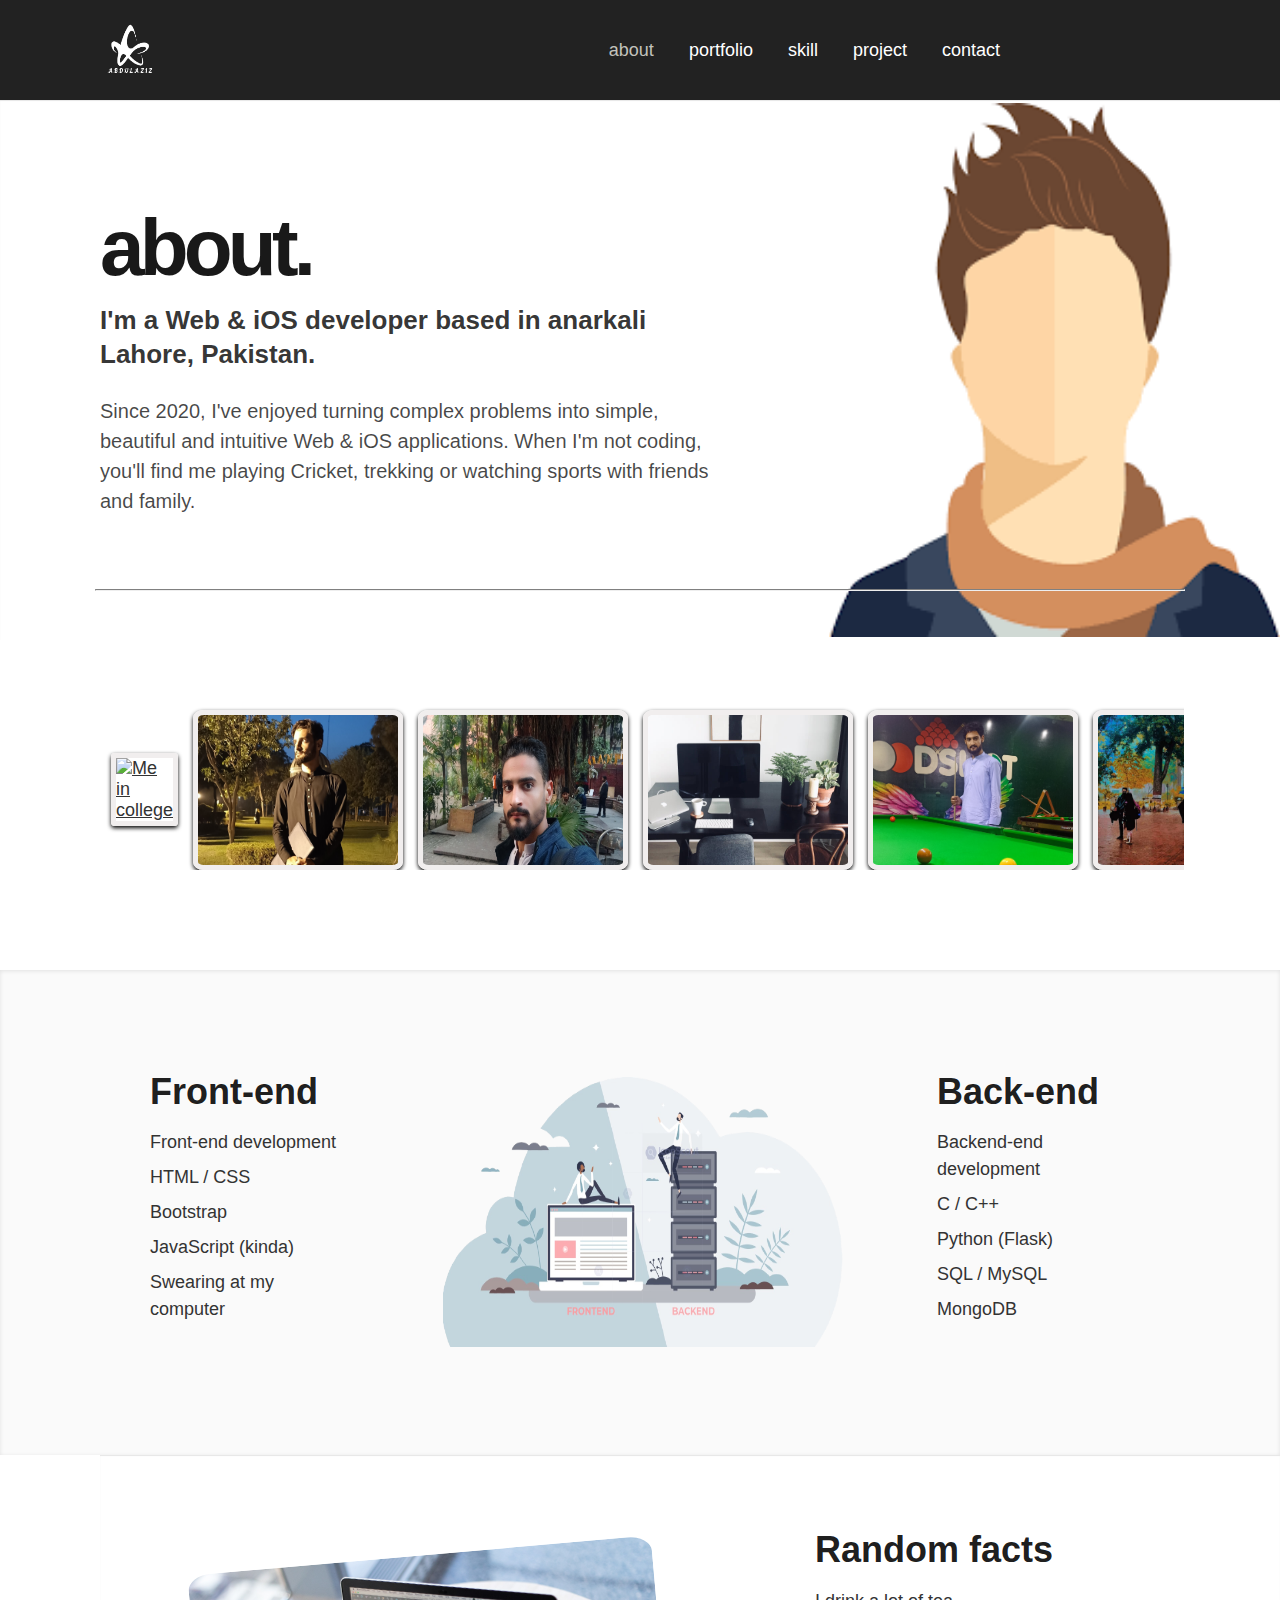
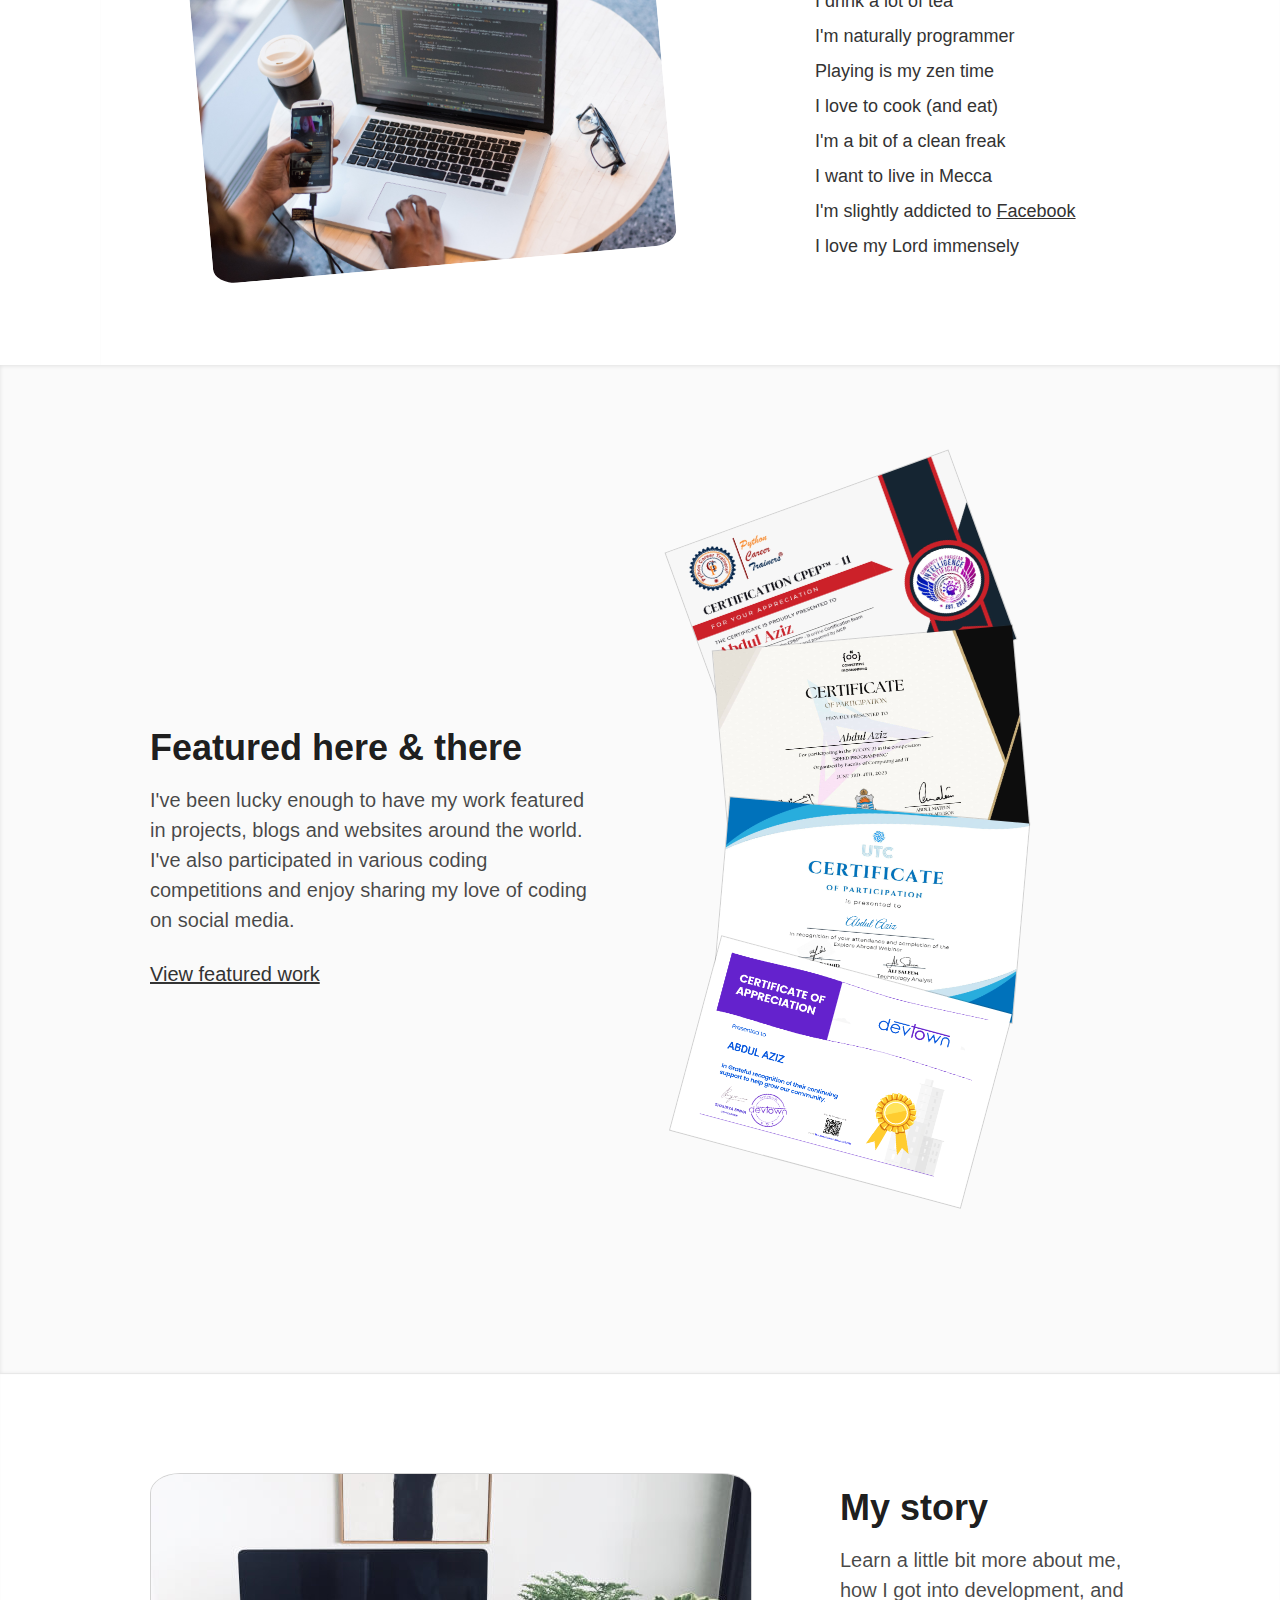
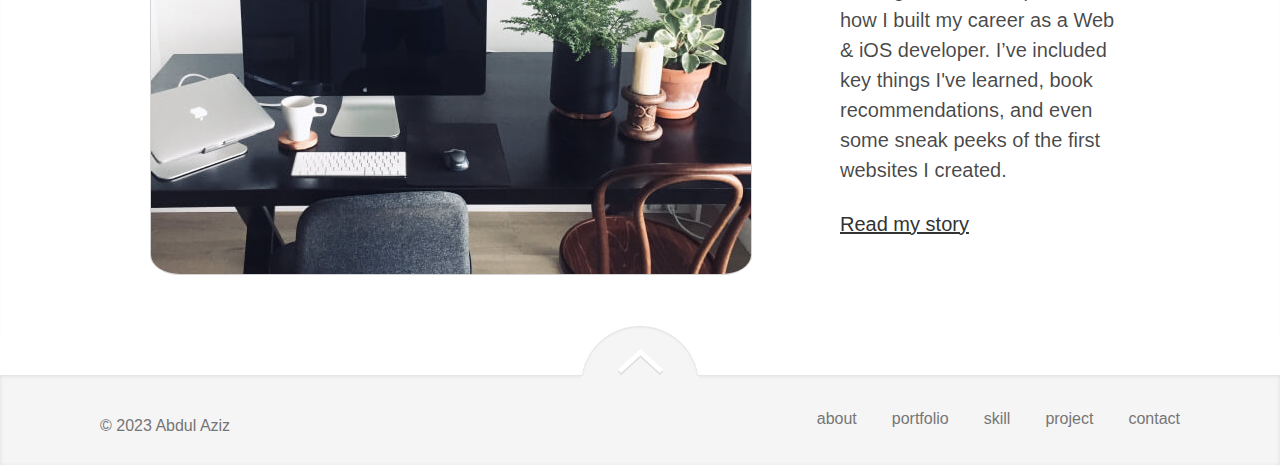
==== commit d99a52ce: "Add files via upload" ====
--- a/about.html
+++ b/about.html
@@ -41,7 +41,7 @@
           <ul class="social">
             <li>
               <a
-                href="#"
+                href="https://github.com/aziz6292"
                 title="Follow me on GitHub"
                 target="_blank"
                 class="github-icon"
@@ -50,7 +50,7 @@
             </li>
             <li>
               <a
-                href="#"
+                href="https://www.linkedin.com/in/abdul-aziz-2a167a277"
                 title="Connect with me on Linkedin"
                 target="_blank"
                 class="linkedin-icon"
@@ -59,7 +59,7 @@
             </li>
             <li>
               <a
-                href="#"
+                href="https://x.com/Anonymous6292?t=J-ZKzsmCBTLk_J6bpVujfA&s=09"
                 title="Follow me on Twitter"
                 target="_blank"
                 class="twitter-icon"
@@ -68,7 +68,7 @@
             </li>
             <li>
               <a
-                href="#"
+                href="https://instagram.com/anonymouss6292?igshid=MzMyNGUyNmU2YQ=="
                 title="Follow me on Instagram"
                 target="_blank"
                 class="instagram-icon"
@@ -108,46 +108,46 @@
     <section>
       <div class="carousel-container">
         <div id="snaps" class="snaps">
-        <a id="snaps-1" target="_blank" href="#">
+        <a id="snaps-1" target="_blank" href="https://web.facebook.com/PucitSSOldCampus/?_rdc=1&_rdr">
           <img class="preload" src="images/photo8.jpg" alt="Me in college" />
         </a>
-        <a id="snaps-2" target="_blank" href="#">
+        <a id="snaps-2" target="_blank" href="https://web.facebook.com/pucad/?_rdc=1&_rdr">
           <img class="preload" src="images/photo9.jpg" alt="My college" />
         </a>
-        <a id="snaps-3" target="_blank" href="#">
-          <img class="preload" src="images/photo3.jpg" alt="My University" />
+        <a id="snaps-3" target="_blank" href="https://akhuwat.org.pk/akhuwat-college-kasur/">
+          <img class="preload" src="images/photo3.jpg" alt="My College" />
         </a>
         <a id="snaps-4" target="_blank" href="#">
           <img class="preload" src="images/photo4.jpg" alt="My workspace" />
         </a>
-        <a id="snaps-5" target="_blank" href="#">
+        <a id="snaps-5" target="_blank" href="https://web.facebook.com/PucitSSOldCampus/?_rdc=1&_rdr">
           <img class="preload" src="images/photo6.jpg" alt="Game time" />
         </a>
-        <a id="snaps-6" target="_blank" href="#">
+        <a id="snaps-6" target="_blank" href="https://pucit.edu.pk/">
           <img
             class="preload"
             src="images/photo7.jpg"
             alt="rain in University"
           />
         </a>
-        <a id="snaps-7" target="_blank" href="#">
+        <a id="snaps-7" target="_blank" href="https://pucit.edu.pk/">
           <img class="preload" src="images/photo1.jpg" alt="Me in college" />
         </a>
-        <a id="snaps-8" target="_blank" href="#">
-          <img class="preload" src="images/photo2.jpg" alt="My college" />
-        </a>
-        <a id="snaps-9" target="_blank" href="#">
+        <a id="snaps-8" target="_blank" href="https://pucit.edu.pk/">
+          <img class="preload" src="images/photo2.jpg" alt="My University" />
+        </a>
+        <a id="snaps-9" target="_blank" href="https://en.wikipedia.org/wiki/Bagh_Dush_Khel">
           <img
             class="preload"
             src="images/photo10.jpg"
-            alt="My University"
+            alt="Home Town"
           />
         </a>
-        <a id="snaps-10" target="_blank" href="#">
-          <img class="preload" src="images/photo11.jpg" alt="My workspace" />
-        </a>
-        <a id="snaps-11" target="_blank" href="#">
-          <img class="preload" src="images/photo12.jpg" alt="Game time" />
+        <a id="snaps-10" target="_blank" href="https://lh3.googleusercontent.com/p/AF1QipN8AarVNvMmijZE7yGK84M8yi8ViSwSYd_thdbS=s1360-w1360-h1020">
+          <img class="preload" src="images/photo11.jpg" alt="My College" />
+        </a>
+        <a id="snaps-11" target="_blank" href="https://en.wikipedia.org/wiki/Bagh_Dush_Khel">
+          <img class="preload" src="images/photo12.jpg" alt="My Home town" />
         </a>
       </div>
         <!-- Add more carousel images as needed -->
@@ -202,7 +202,7 @@
           <li>I want to live in Mecca</li>
           <li>
             I'm slightly addicted to
-            <a href="#" target="_blank">FB</a>
+            <a href="https://web.facebook.com/anonymouss6292/" target="_blank">Facebook</a>
           </li>
           <li>I love my Lord immensely</li>
         </ul>
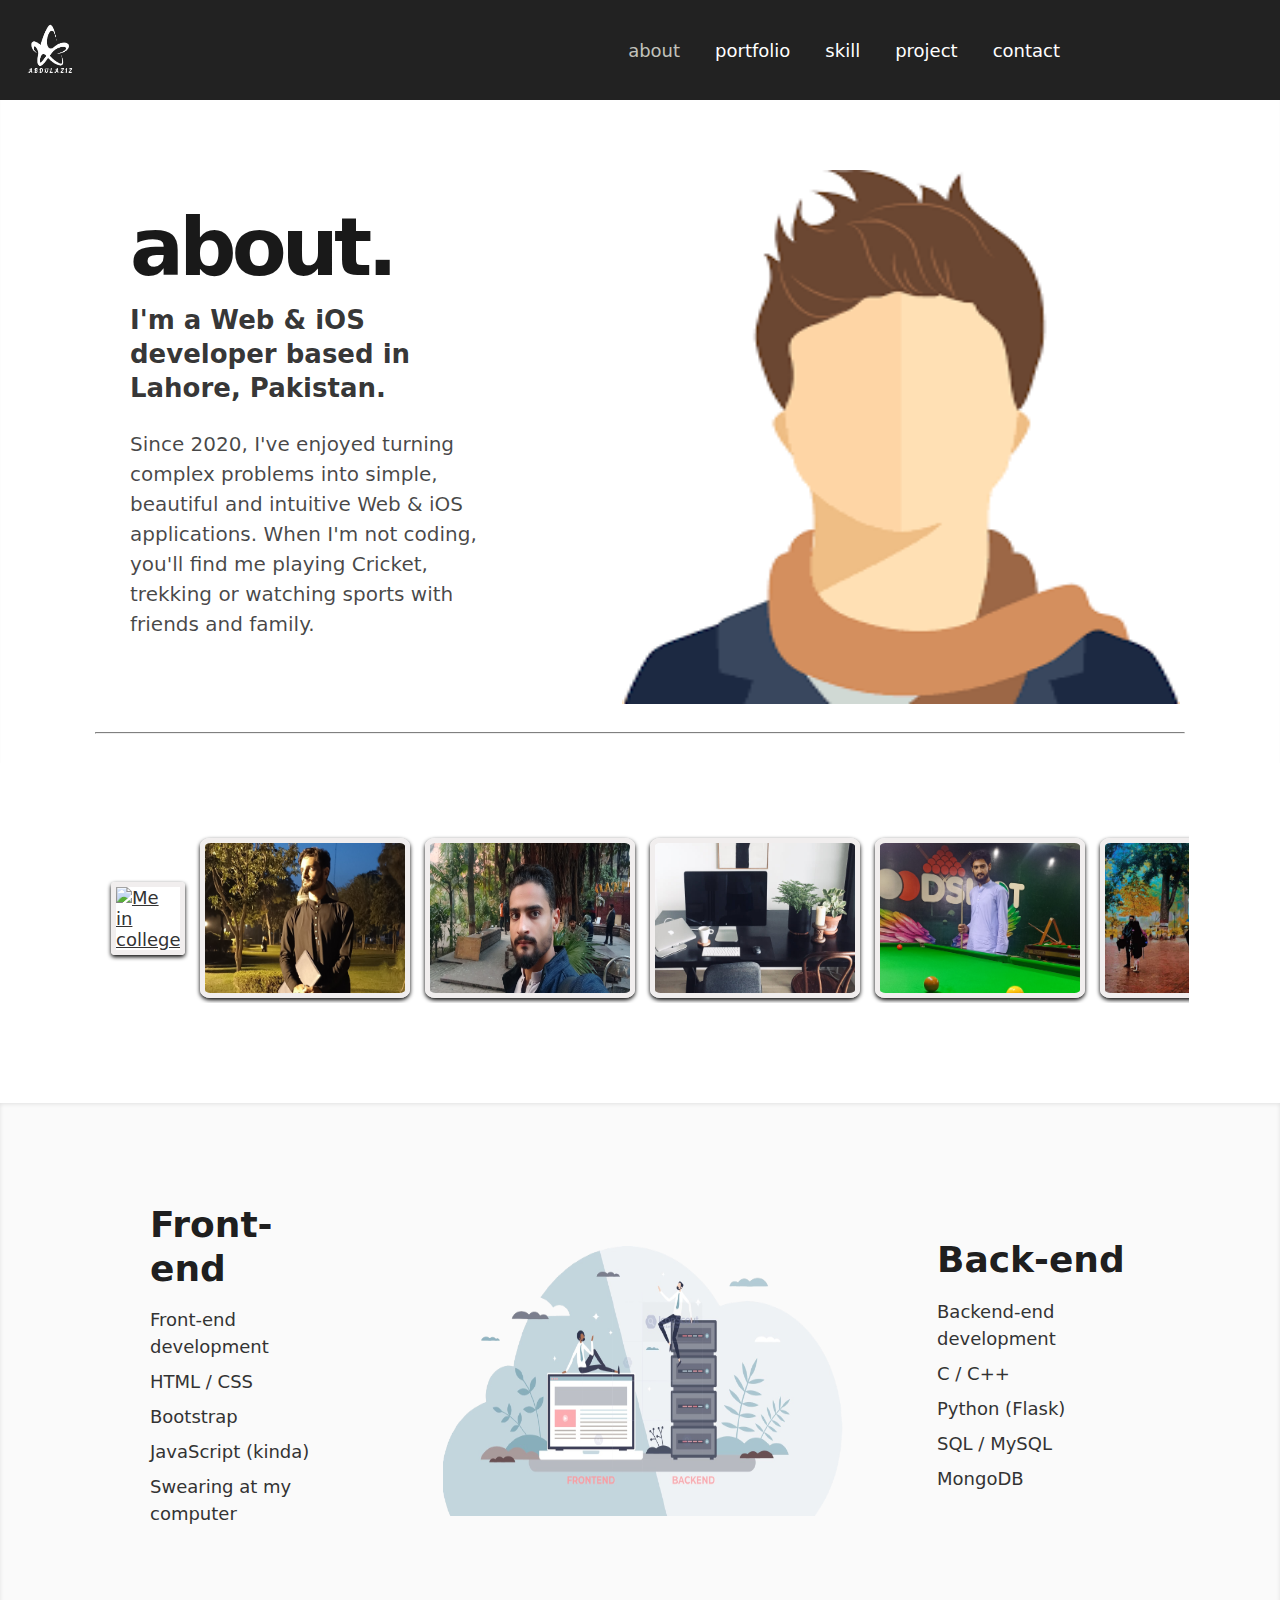
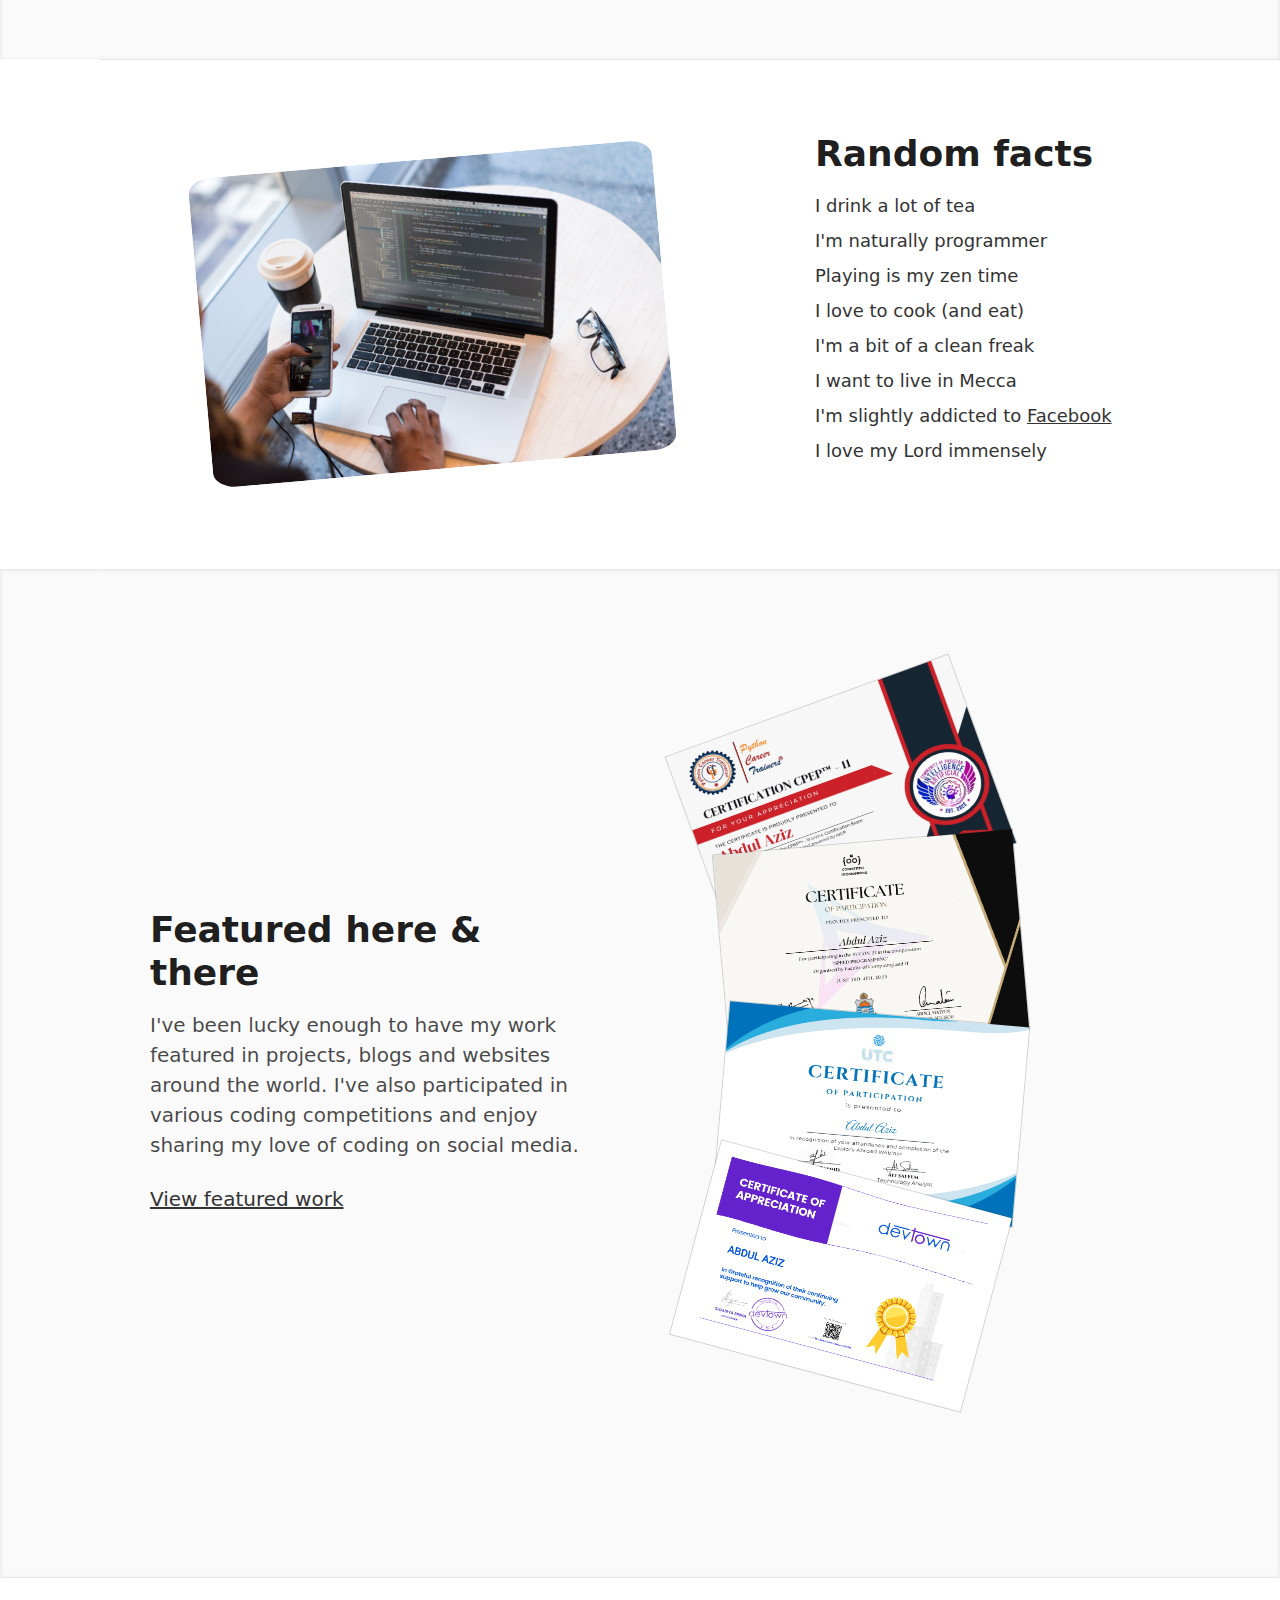
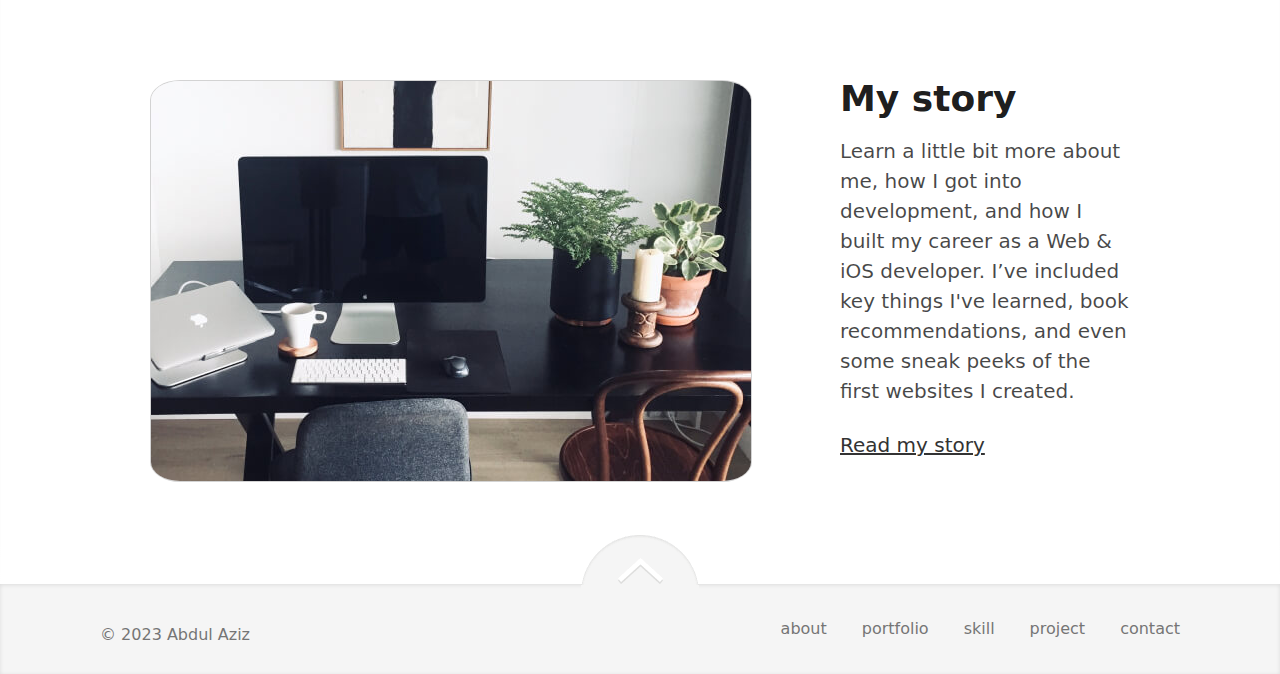
==== commit d4aaf3fc: "updated mobile and header" ====
--- a/about.html
+++ b/about.html
@@ -16,69 +16,72 @@
 </head>
 <body class="clearfix">
   <header>
+    
     <nav>
-      <div class="menu-icon">
-        <i class="fas fa-bars"></i>
+      <div class="logo">
+        <a href="portfolio.html" class="logo-link">
+          <img
+            src="images/logo.png"
+            alt="logo"
+            class="inner-logo-pic"
+          />
+        </a>
       </div>
       <ul class="nav-links">
-        <div class="logo">
-          <a href="portfolio.html" class="logo-link">
-            <img
-              src="images/logo.png"
-              height="80px"
-              width="80px"
-              alt="logo"
-              class="inner-logo-pic"
-            />
-          </a>
-        </div>
-        <li class="about"><a style="color: rgb(194, 194, 188);" href="#">about</a></li>
-        <li class="portfolio"><a href="portfolio.html">portfolio</a></li>
-        <li class="skill"><a href="skill.html">skill</a></li>
-        <li class="project"><a href="project.html">project</a></li>
-        <li class="contact"><a href="contact.html">contact</a></li>
-        <li>
-          <ul class="social">
-            <li>
-              <a
-                href="https://github.com/aziz6292"
-                title="Follow me on GitHub"
-                target="_blank"
-                class="github-icon"
-                ><i class="fab fa-github"></i
-              ></a>
-            </li>
-            <li>
-              <a
-                href="https://www.linkedin.com/in/abdul-aziz-2a167a277"
-                title="Connect with me on Linkedin"
-                target="_blank"
-                class="linkedin-icon"
-                ><i class="fab fa-linkedin"></i
-              ></a>
-            </li>
-            <li>
-              <a
-                href="https://x.com/Anonymous6292?t=J-ZKzsmCBTLk_J6bpVujfA&s=09"
-                title="Follow me on Twitter"
-                target="_blank"
-                class="twitter-icon"
-                ><i class="fab fa-twitter"></i
-              ></a>
-            </li>
-            <li>
-              <a
-                href="https://instagram.com/anonymouss6292?igshid=MzMyNGUyNmU2YQ=="
-                title="Follow me on Instagram"
-                target="_blank"
-                class="instagram-icon"
-                ><i class="fab fa-instagram"></i
-              ></a>
-            </li>
-          </ul>
-        </li>
+        
+        
+          <li class="about"><a style="color: rgb(194, 194, 188);" href="#">about</a></li>
+          <li class="portfolio"><a href="portfolio.html">portfolio</a></li>
+          <li class="skill"><a href="skill.html">skill</a></li>
+          <li class="project"><a href="project.html">project</a></li>
+          <li class="contact"><a href="contact.html">contact</a></li>
+          <li>
+            <ul class="social">
+              <li>
+                <a
+                  href="https://github.com/aziz6292"
+                  title="Follow me on GitHub"
+                  target="_blank"
+                  class="github-icon"
+                  ><i class="fab fa-github"></i
+                ></a>
+              </li>
+              <li>
+                <a
+                  href="https://www.linkedin.com/in/abdul-aziz-2a167a277"
+                  title="Connect with me on Linkedin"
+                  target="_blank"
+                  class="linkedin-icon"
+                  ><i class="fab fa-linkedin"></i
+                ></a>
+              </li>
+              <li>
+                <a
+                  href="https://x.com/Anonymous6292?t=J-ZKzsmCBTLk_J6bpVujfA&s=09"
+                  title="Follow me on Twitter"
+                  target="_blank"
+                  class="twitter-icon"
+                  ><i class="fab fa-twitter"></i
+                ></a>
+              </li>
+              <li>
+                <a
+                  href="https://instagram.com/anonymouss6292?igshid=MzMyNGUyNmU2YQ=="
+                  title="Follow me on Instagram"
+                  target="_blank"
+                  class="instagram-icon"
+                  ><i class="fab fa-instagram"></i
+                ></a>
+              </li>
+            </ul>
+          </li>
       </ul>
     </nav>
+    <div class="manuBar">
+      <div class="bar"></div>
+      <div class="bar"></div>
+      <div class="bar"></div>
+    </div>
   </header>
 
   <div class="content about clearfix">
@@ -86,7 +89,7 @@
       <div class="text-div">
         <h1>about.</h1>
         <p class="intro">
-          I'm a Web & iOS developer based in anarkali Lahore, Pakistan.
+          I'm a Web & iOS developer based in Lahore, Pakistan.
         </p>
         <p class="description">
           Since 2020, I've enjoyed turning complex problems into simple,
@@ -97,10 +100,10 @@
       </div>
       <div class="img-div">
         <img
-          class="img-main"
+          class="img-dp"
           src="images/profile-transformed.png"
           alt="Abdul Aziz"
-          style=" width: 100%; height: 534px;"
+          
         />
       </div>
     </section>
@@ -153,7 +156,7 @@
         <!-- Add more carousel images as needed -->
       </div>
     </section>
-    <section class="dark">
+    <section class="front-back">
       <div class="front-end">
         <h2>Front-end</h2>
         <ul class="ul">
@@ -219,7 +222,7 @@
           media.
         </p>
         <p>
-          <a class="transition" href="/featured">View featured work</a>
+          <a class="rand_transition" href="/featured">View featured work</a>
         </p>
       </div>
       <div class="feature-imgs">
@@ -283,7 +286,7 @@
           of the first websites I created.
         </p>
         <p>
-          <a class="transition" href="#">Read my story</a>
+          <a class="bio" href="#">Read my story</a>
         </p>
       </div>
     </section>
--- a/css/style.css
+++ b/css/style.css
@@ -1,1032 +1,1942 @@
-/* Reset =================================================== */
-html,
-body,
-body div,
-span,
-object,
-iframe,
-h1,
-h2,
-h3,
-h4,
-h5,
-h6,
-p,
-blockquote,
-pre,
-abbr,
-address,
-cite,
-code,
-del,
-dfn,
-em,
-img,
-ins,
-kbd,
-q,
-samp,
-small,
-strong,
-sub,
-sup,
-var,
-b,
-i,
-dl,
-dt,
-dd,
-ol,
-ul,
-li,
-fieldset,
-form,
-label,
-legend,
-table,
-caption,
-tbody,
-tfoot,
-thead,
-tr,
-th,
-td,
-article,
-aside,
-figure,
-footer,
-header,
-hgroup,
-menu,
-nav,
-section,
-time,
-mark,
-audio,
-video {
-  margin: 0;
-  padding: 0;
-  border: 0;
-  outline: 0;
-  font-size: 100%;
-  vertical-align: bottom;
-  background: transparent;
-}
-article,
-aside,
-figure,
-footer,
-header,
-hgroup,
-nav,
-section {
-  display: block;
-}
-
-html {
-  background: #ffffff;
-  font-size: 62.5%;
-  -webkit-overflow-scrolling: touch;
-  -webkit-text-size-adjust: 100%;
-  -ms-text-size-adjust: 100%;
-}
-body {
-  margin: 0;
-  padding: 0;
-  width: 100%;
-  font-family: "proxima nova light", "Helvetica Neue", Helvetica, Arial,
-    Sans-serif;
-  background-color: transparent;
-  font-size: 18px;
-  font-size: 1.8rem;
-  color: #333333;
-  text-rendering: optimizeLegibility;
-}
-
-/* Header styling */
-header {
-  background: #222222;
-  color: #fff;
-  padding: 30px;
-  display: flex; /* Add this to make the header a flex container */
-  justify-content: space-between; /* Align items horizontally */
-  align-items: center; /* Center items vertically */
-}
-
-/* Add this CSS to your existing styles */
-/* Logo container styles */
-.logo {
-  float: none !important;
-  position: absolute;
-  top: 10px;
-  left: 135px;
-}
-
-.logo-link:hover .inner-logo-pic {
-  transform: scale(1.1);
-}
-
-nav ul {
-  list-style: none;
-  margin: 0;
-  padding: 0;
-  margin-top: 5px;
-  display: flex; /* Add this to make the navigation a flex container */
-}
-
-header nav {
-  margin-left: auto;
-  padding-right: 30px;
-  height: 40px;
-}
-nav li {
-  margin-left: 35px; /* Change margin-left to margin-right */
-}
-
-header nav a {
-  color: #fff;
-  font-size: 100%;
-  text-decoration: none;
-  position: absolute;
-  right: 45px;
-  top: 5px;
-  /* Add position relative to contain pseudo-element */
-}
-
-header .nav-links a {
-  color: #fff;
-  text-decoration: none;
-  position: relative;
-  top: 5px;
-}
-
-.social li a {
-  font-size: 25px;
-  top: -5px;
-  color: inherit; /* Set default color to black */
-  transition: font-size 0.3s, color 0.3s; /* Add background-color transition */
-  position: relative;
-}
-
-/* Hover effect */
-.social li a:hover {
-  font-size: 25px; /* Enlarge the font size on hover */
-}
-
-.social li a.github-icon:hover {
-  color: #757575; /* GitHub color on hover */
-}
-
-.social li a.linkedin-icon:hover {
-  color: #0077b5; /* LinkedIn color on hover */
-}
-
-.social li a.twitter-icon:hover {
-  color: #1da1f2; /* Twitter color on hover */
-}
-
-.social li a.instagram-icon:hover {
-  color: #ef0074;
-}
-
-/* Hover effect */
-header nav a::after {
-  content: "";
-  display: block;
-  position: absolute;
-  bottom: -4px;
-  left: 0;
-  width: 0;
-  height: 1px;
-  background-color: yellow;
-}
-header nav a.instagram-icon::after {
-  background-color: #ef0074;
-}
-header nav a.twitter-icon::after {
-  background-color: #1da1f2;
-}
-header nav a.linkedin-icon::after {
-  background-color: #0077b5;
-}
-header nav a.github-icon::after {
-  background-color: #757575;
-}
-
-header nav a:hover::after {
-  width: 100%;
-}
-
-header nav a.logo-link::after {
-  bottom: 55px; /* Adjust this value to move the underline up for the logo */
-  left: -75px;
-  background-color: #222222;
-}
-
-header nav a:hover,
-.nav-links.show a {
-  font-size: 19px; /* Increase font size*/
-}
-
-header .menu-icon {
-  color: #fff;
-  font-size: 40px;
-  cursor: pointer;
-  margin-right: 10px;
-  display: none;
-  /* Hide the menu icon by default on larger screens */
-}
-
-/* Footer styling */
-footer {
-  display: flex;
-  justify-content: space-between;
-  align-items: center;
-  background: #f5f5f5;
-  height: 50px;
-  padding:20px;
-  color: #757575;
-  font-size: 16px;
-  font-size: 1.6rem;
-  position: relative;   
-  -webkit-box-shadow: inset 0px 1px 4px 0px rgba(0, 0, 0, 0.1);
-  -moz-box-shadow: inset 0px 1px 4px 0px rgba(0, 0, 0, 0.1);
-  box-shadow: inset 0px 1px 4px 0px rgba(0, 0, 0, 0.1);
-}
-footer nav {
-  display: block;
-  position: absolute;
-  right: 100px;
-  top: 30px;
-}
-
-footer .left {
-  float: none !important;
-  position: absolute;
-  bottom: 30px;
-  left: 100px;
-}
-
-footer .gradient-white {
-  position: absolute;
-  width: 100%;
-  height: 50px;
-  top: -50px;
-  left: 0px;
-  background-color: rgba(255, 255, 255, 0);
-  background-image: -moz-linear-gradient(
-    center bottom,
-    #ffffff 0%,
-    rgba(255, 255, 255, 0) 100%
-  );
-  background-image: -webkit-gradient(
-    linear,
-    left bottom,
-    left top,
-    color-stop(0, #ffffff),
-    color-stop(1, rgba(255, 255, 255, 0))
-  );
-  background-image: -webkit-linear-gradient(
-    bottom,
-    #ffffff,
-    rgba(255, 255, 255, 0)
-  );
-  background-image: -o-linear-gradient(bottom, #ffffff, rgba(255, 255, 255, 0));
-  background-image: -ms-linear-gradient(
-    bottom,
-    #ffffff,
-    rgba(255, 255, 255, 0)
-  );
-  background-image: linear-gradient(rgba(255, 255, 255, 0), #ffffff);
-}
-footer a.top {
-  background: transparent url(../images/sprite.png) 0 -217px;
-  width: 118px;
-  height: 90px;
-  display: block;
-  position: absolute;
-  left: 50%;
-  margin-left: -59px;
-  bottom: -40px;
-  text-indent: -9999px;
-}
-
-footer a {
-  color: #757575;
-  text-decoration: none;
-}
-footer a:hover {
-  color: #333333;
-}
-
-/*
-h tages section
-*/
-h1,
-.h1,
-h2,
-.h2 {
-  margin: 0;
-  color: rgba(0, 0, 0, 0.901);
-  text-rendering: optimizelegibility;
-  font-weight: normal;
-  font-family: "proxima nova bold", "Helvetica Neue", Helvetica, Arial,
-    Sans-serif;
-}
-h1,
-.h1 {
-  margin-bottom: 0.8rem;
-  font-size: 80px;
-  font-size: 8rem;
-  line-height: 1.2;
-  letter-spacing: -0.06em;
-  font-weight: bold;
-}
-h2,
-.h2 {
-  margin-bottom: 1.6rem;
-  font-size: 36px;
-  font-size: 3.6rem;
-  line-height: 1.2;
-  font-weight: bold;
-  font-family: "proxima nova light", "Helvetica Neue", Helvetica, Arial,
-    Sans-serif;
-}
-h3,
-.h3 {
-  margin-bottom: 1.6rem;
-  font-size: 22px;
-  font-size: 2.2rem;
-  line-height: 1.3;
-  font-weight: normal;
-  font-family: "proxima nova semibold", "Helvetica Neue", Helvetica, Arial,
-    Sans-serif;
-}
-h3.small,
-.h3.small {
-  font-size: 20px;
-  font-size: 2rem;
-}
-
-/*
-p tag section
-*/
-
-p {
-  margin-bottom: 2.4rem;
-  line-height: 1.5;
-  font-size: 20px;
-  font-size: 2rem;
-  color: rgba(0, 0, 0, 0.716);
-  /*-webkit-font-smoothing: antialiased;*/
-}
-p.intro {
-  font-size: 26px;
-  font-size: 2.6rem;
-  font-weight: bold;
-  color: rgba(0, 0, 0, 0.803);
-  line-height: 1.3;
-}
-p.intro-small {
-  font-size: 22px;
-  font-size: 2.2rem;
-  color: #757575;
-  line-height: 1.3;
-  float: left;
-}
-p.subscript,
-p.date {
-  margin-top: -1.6rem;
-  color: #757575;
-}
-p.small {
-  font-size: 18px !important;
-  font-size: 1.8rem !important;
-  margin-bottom: 2.4rem !important;
-  line-height: 1.5 !important;
-}
-p.light {
-  color: #757575 !important;
-}
-p.margin-small {
-  margin-bottom: 1.6rem;
-}
-.strong,
-strong {
-  font-family: "proxima nova semibold", "Helvetica Neue", Helvetica, Arial,
-    Sans-serif;
-  font-weight: normal;
-}
-.uppercase {
-  color: #757575;
-  text-transform: uppercase;
-  font-size: 14px !important;
-  font-size: 1.4rem !important;
-  letter-spacing: 0.2rem !important;
-  font-family: "proxima nova semibold", "Helvetica Neue", Helvetica, Arial,
-    Sans-serif !important;
-}
-span.uppercase {
-  position: absolute;
-  top: 0px;
-  left: 6px;
-}
-a {
-  text-decoration: underline;
-  cursor: pointer;
-  color: #333333;
-}
-a:hover,
-a:active {
-  color: #757575;
-}
-section {
-  width: auto;
-  display: flex;
-  align-items: center;
-  justify-content: center;
-}
-
-section.main {
-  -webkit-box-shadow: inset 0px 1px 1px 0px rgba(0, 0, 0, 0.1);
-  -moz-box-shadow: inset 0px 1px 1px 0px rgba(0, 0, 0, 0.1);
-  box-shadow: inset 0px 1px 1px 0px rgba(0, 0, 0, 0.1);
-  background-image: linear-gradient(to bottom, #0b2b43eb, #ffffff);
-}
-.img-dev {
-  width: 50%;
-}
-.text-div {
-  width: 50%;
-  margin: 100px;
-}
-.img-main {
-  width: 80%;
-}
-
-.carousel-container {
-  width: 85%;
-  overflow: hidden;
-  margin-bottom: 100px;
-}
-
-.snaps {
-  display: flex;
-  animation: moveCarousel 30s linear infinite;
-  align-items: center;
-  margin: 50px auto auto auto;
-}
-
-.snaps:hover {
-  animation-play-state: paused; /* Pauses the animation on hover */
-}
-
-.preload {
-  width: 200px;
-  height: 150px;
-  border-width: 5px;
-  border-color: #f1eeee;
-  border-style: solid;
-  border-radius: 5%;
-  margin-left: 15px;
-  transform: translateX(0);
-  transition: transform 10s linear;
-  box-shadow: 0 2px 4px rgba(0, 0, 0, 2);
-}
-
-.preload:hover {
-  width: 400px;
-  height: 300px;
-  transform: translateX(1);
-  box-shadow: 0 2px 4px rgba(0, 0, 0, 10);
-}
-
-@keyframes moveCarousel {
-  0%, 100% {
-    transform: translateX(0);
-  }
-  50% {
-    transform: translateX(-100%);
-  }
-}
-
-
-hr {
-  width: 85%;
-  border-top: solid;
-  border-width: 1px;
-  position: relative;
-  bottom: 60px;
-}
-
-ul.ul,
-ol.ol {
-  list-style-type: disc;
-  margin-bottom: 3.2rem;
-  line-height: 1.5;
-  list-style: none;
-}
-ul.ul li,
-ol.ol li {
-  margin-bottom: 0.8rem;
-}
-
-section.dark {
-  margin: auto;
-  background: #fafafa;
-  padding: 10rem 15rem;
-  -webkit-box-shadow: inset 0px 1px 4px 0px rgba(0, 0, 0, 0.1);
-  -moz-box-shadow: inset 0px 1px 4px 0px rgba(0, 0, 0, 0.1);
-  box-shadow: inset 0px 1px 4px 0px rgba(0, 0, 0, 0.1);
-}
-
-.img-developer {
-  width: 30%;
-  margin-right: 50px;
-}
-.img-dev {
-  width: 400px;
-  height: 270px;
-}
-.front-end {
-  width: 30%;
-  margin-right: 100px;
-}
-.back-end {
-  width: 30%;
-  margin-left: 150px;
-}
-
-section.light {
-  -webkit-box-shadow: inset 0px 1px 1px 0px rgba(0, 0, 0, 0.1);
-  -moz-box-shadow: inset 0px 1px 1px 0px rgba(0, 0, 0, 0.1);
-  box-shadow: inset 0px 1px 1px 0px rgba(0, 0, 0, 0.1);
-}
-
-.random {
-  -webkit-box-shadow: inset 0px 1px 1px 0px rgba(0, 0, 0, 0.1);
-  -moz-box-shadow: inset 0px 1px 1px 0px rgba(0, 0, 0, 0.1);
-  box-shadow: inset 0px 1px 1px 0px rgba(0, 0, 0, 0.1);
-  margin-left: 100px;
-}
-.img-random {
-  width: 50%;
-  margin: 100px 150px 100px 100px;
-}
-.img-rand {
-  width: 100%;
-  border-radius: 5%;
-  rotate: -5deg;
-  float: left;
-}
-
-.text-random {
-  width: 50%;
-}
-
-.transition img {
-  box-shadow: inset 0px 1px 4px 0px rgba(0, 0, 0, 0.1);
-  border: solid 1px;
-  border-color: #33333337;
-}
-.transition .certificate-image1 {
-  rotate: -20deg;
-  position: relative;
-  top: 30px;
-}
-.transition .certificate-image2 {
-  position: relative;
-  left: 30px;
-  bottom: 60px;
-  rotate: 5deg;
-}
-.transition .certificate-image4 {
-  position: relative;
-  left: 30px;
-  bottom: 30px;
-  rotate: -5deg;
-}
-.transition .certificate-image3 {
-  position: relative;
-  bottom: 100px;
-  rotate: 15deg;
-}
-.feature-section {
-  margin: auto;
-  background: #fafafa;
-  padding: 10rem 15rem;
-  -webkit-box-shadow: inset 0px 1px 4px 0px rgba(0, 0, 0, 0.1);
-  -moz-box-shadow: inset 0px 1px 4px 0px rgba(0, 0, 0, 0.1);
-  box-shadow: inset 0px 1px 4px 0px rgba(0, 0, 0, 0.1);
-}
-.feature {
-  width: 50%;
-}
-.feature-imgs {
-  margin-left: 100px;
-  width: 50%;
-  float: right;
-}
-
-section.story {
-  -webkit-box-shadow: inset 0px 1px 1px 0px rgba(0, 0, 0, 0.1);
-  -moz-box-shadow: inset 0px 1px 1px 0px rgba(0, 0, 0, 0.1);
-  box-shadow: inset 0px 1px 1px 0px rgba(0, 0, 0, 0.1);
-  padding: 10rem 15rem;
-}
-.story-img {
-  width: 50%;
-  margin-right: 100px;
-}
-.story-text {
-  width: 50%;
-  margin-left: 100px;
-}
-.story-inner-img {
-  border-width: 5px;
-  border-color: #f1eeee;
-  border-style: solid;
-  border-radius: 5%;
-  margin-right: 100px;
-}
-
-/* Social Disc Icons */
-.social-disc {
-  list-style-type: none;
-  padding-top: 3.2rem;
-}
-.social-disc li {
-  height: 5rem;
-  margin-bottom: 3.2rem;
-  display: inline-block;
-  width: 100%;
-}
-.social-disc li a {
-  padding-left: 6.6rem;
-  line-height: 5rem;
-  display: block;
-  height: 5rem;
-  background: url(https://www.adhamdannaway.com/wp-content/themes/dannaway/images/sprite.png)
-    no-repeat;
-  text-decoration: none;
-  font-family: "proxima nova semibold", "Helvetica Neue", Helvetica, Arial,
-    Sans-serif;
-}
-.social-disc li a.facebook {
-  background-position: 0px -547px;
-  color: #43609c;
-}
-.social-disc li a.twitter {
-  background-position: 0px -598px;
-  color: #189acd;
-}
-.social-disc li a.dribbble {
-  background-position: 0px -649px;
-  color: #e4405f;
-}
-.social-disc li a.linkedin {
-  background-position: 0px -700px;
-  color: #0982c0;
-}
-.social-disc li a.instagram {
-  background-position: 0px -751px;
-  color: #e4405f;
-}
-.social-disc li a:hover {
-  -moz-opacity: 0.7;
-  -khtml-opacity: 0.7;
-  -webkit-opacity: 0.7;
-  opacity: 0.7;
-}
-@media only screen and (min-width: 390px) {
-  .social-disc li {
-    width: 49%;
-  }
-}
-.contact-text {
-  width: 50%;
-  margin: 100px;
-}
-.img-contact {
-  position: relative;
-  top: 75px;
-}
-
-/* Form Styles */
-.form input[type="text"],
-.form input[type="email"],
-.form textarea {
-  border: #949494 solid 1px;
-  -webkit-border-radius: 4px;
-  -moz-border-radius: 4px;
-  border-radius: 4px;
-  -moz-background-clip: padding;
-  -webkit-background-clip: padding-box;
-  background-clip: padding-box;
-  -webkit-box-shadow: inset 0 1px 2px 0px rgba(0, 0, 0, 0.1);
-  -moz-box-shadow: inset 0 1px 2px 0px rgba(0, 0, 0, 0.1);
-  box-shadow: inset 0 1px 2px 0px rgba(0, 0, 0, 0.1);
-  width: 100%;
-  color: #333333;
-  font-size: 18px;
-  font-size: 1.8rem;
-  font-family: "proxima nova light", "Helvetica Neue", Helvetica, Arial,
-    Sans-serif;
-  padding: 0px 1.6rem;
-  box-sizing: border-box;
-  vertical-align: middle;
-}
-
-/* Add styles for the layout */
-.flex-container {
-  display: flex;
-  align-items: flex-start;
-  justify-content: space-between;
-}
-
-.left-column,
-.right-column {
-  width: 480px; /* Adjust the width as needed */
-}
-
-.left-column {
-  padding-right: 20px;
-}
-
-.right-column {
-  padding-left: 20px;
-}
-/* Style the "Send Email" button */
-.submit {
-  background-color: #222222;
-  color: white;
-  font-weight: bolder;
-  font-size: 1.7rem;
-  width: 135px; /* Adjust the width as needed */
-  height: 45px; /* Adjust the height as needed */
-  border: none;
-  border-radius: 5px;
-  cursor: pointer;
-  position: relative;
-  left: 345px;
-  transition: background-color 0.3s;
-}
-
-.submit:hover {
-  background-color: #333; /* Change color on hover */
-  color: #cac9c9;
-}
-
-.form input[type="text"],
-.form input[type="email"] {
-  height: 4.8rem;
-  line-height: 4.8rem;
-}
-.form textarea {
-  height: 152px;
-  padding-top: 1.6rem;
-  padding-bottom: 1.6rem;
-  line-height: 1.7;
-}
-.form label {
-  line-height: 1.7;
-  display: block;
-}
-.form input::placeholder {
-  color: #757575;
-}
-.form .ajax-loader {
-  float: right;
-  padding: 8px 10px 0px 0px;
-}
-.form .email-capture {
-  padding-top: 2.4rem;
-  margin-bottom: 4rem;
-}
-.form .email-capture .submit {
-  margin-top: 1.6rem;
-}
-.form .mc4wp-response {
-  margin-top: 0.8rem;
-}
-.form .mc4wp-response .mc4wp-alert {
-  clear: both;
-  padding: 1.6rem;
-  margin: 1.6rem 0;
-  border: #a1d8ea 1px solid;
-  background: #ebfaff;
-  -webkit-border-radius: 4px;
-  -moz-border-radius: 4px;
-  border-radius: 4px;
-  -moz-background-clip: padding;
-  -webkit-background-clip: padding-box;
-  background-clip: padding-box;
-  color: #007ba2;
-}
-.form .mc4wp-response .mc4wp-alert.mc4wp-error {
-  border: #efbbbb 1px solid;
-  background: #f8efef;
-  -webkit-border-radius: 3px;
-  -moz-border-radius: 3px;
-  border-radius: 3px;
-  -moz-background-clip: padding;
-  -webkit-background-clip: padding-box;
-  background-clip: padding-box;
-  color: #bf2727;
-}
-.form .mc4wp-response .mc4wp-alert.mc4wp-success {
-  border: #bce68a 1px solid;
-  background: #ebf9dd;
-  -webkit-border-radius: 3px;
-  -moz-border-radius: 3px;
-  border-radius: 3px;
-  -moz-background-clip: padding;
-  -webkit-background-clip: padding-box;
-  background-clip: padding-box;
-  color: #317f39;
-}
-.form .mc4wp-response p {
-  margin-bottom: 0;
-  font-size: 1.8rem;
-}
-.form .wpcf7 form .wpcf7-response-output {
-  clear: both;
-  text-align: center;
-  padding: 1.6rem;
-  margin: 1.6rem 0;
-  border: #a1d8ea 1px solid;
-  background: #ebfaff;
-  -webkit-border-radius: 4px;
-  -moz-border-radius: 4px;
-  border-radius: 4px;
-  -moz-background-clip: padding;
-  -webkit-background-clip: padding-box;
-  background-clip: padding-box;
-  color: #007ba2;
-}
-.form .wpcf7 form.failed .wpcf7-response-output,
-.form .wpcf7 form.aborted .wpcf7-response-output,
-.form .wpcf7 form.invalid .wpcf7-response-output,
-.form .wpcf7 form.unaccepted .wpcf7-response-output,
-.form .wpcf7 form.spam .wpcf7-response-output {
-  border: #efbbbb 1px solid;
-  background: #f8efef;
-  -webkit-border-radius: 3px;
-  -moz-border-radius: 3px;
-  border-radius: 3px;
-  -moz-background-clip: padding;
-  -webkit-background-clip: padding-box;
-  background-clip: padding-box;
-  color: #bf2727;
-}
-.form .wpcf7 form.sent .wpcf7-response-output {
-  border: #bce68a 1px solid;
-  background: #ebf9dd;
-  -webkit-border-radius: 3px;
-  -moz-border-radius: 3px;
-  border-radius: 3px;
-  -moz-background-clip: padding;
-  -webkit-background-clip: padding-box;
-  background-clip: padding-box;
-  color: #317f39;
-}
-.form .wpcf7-not-valid-tip,
-.form .screen-reader-response {
-  display: none;
-}
-
-.success {
-  display: flex;
-  justify-content: center;
-  align-items: center;
-  flex-direction: column;
-  margin: 130px auto;
-}
-
-#thumbs {
-  display: grid;
-  grid-template-columns: repeat(
-    3,
-    1fr
-  ); /* Adjust the number of columns as needed */
-  gap: 20px; /* Adjust the gap between thumbnails */
-  list-style: none;
-  position: relative;
-  right: 40px;
-}
-
-.thumbs li .description {
-  text-align: left;
-  padding-top: 15px;
-  padding-left: 15px;
-  line-height: 2rem;
-  font-size: medium;
-}
-.thumbs li .description p {
-  font-size: medium;
-}
-.thumbs a {
-  text-decoration: none;
-}
-
-.thumbs li {
-  border: solid 7px white;
-  background: white;
-  border-radius: 3%;
-  box-shadow: 0 2px 4px rgba(0, 0, 0, 0.2);
-  padding: auto 20px;
-  position: relative;
-  width: 290px;
-  height: 250px;
-}
-.thumbs li .description {
-  margin-top: 20px;
-  position: relative;
-  top: 170px;
-  overflow: hidden;
-}
-
-.thumbs li .description::before {
-  content: "";
-  position: absolute;
-  top: 35%;
-  right: 15px; /* Adjust the right offset to position the arrow */
-  border: solid #87878751;
-  border-width: 0 3px 3px 0;
-  display: inline-block;
-  padding: 8px;
-  transform: rotate(-45deg);
-  -webkit-transform: rotate(-45deg);
-  transition: opacity 0.5s, right 1.5s; /* Adjust transition durations */
-  opacity: 0;
-}
-
-.thumbs li:hover .description::before {
-  right: 4px;
-  opacity: 1;
-}
-
-.thumbs img {
-  max-width: 100%;
-  height: auto;
-}
-
-.thumbs li:hover {
-  box-shadow: 0 2px 4px rgba(0, 0, 0, 0.5);
-  transition: opacity 0.3s;
-}
-
-
-
-
-.image-container img {
-  background: rgba(0, 0, 0, 0.676);
-  position: absolute;
-  top: 0;
-  left: 0;
-  opacity: 0;
-  transition: opacity 1s;
-  transition-duration: 8s;
-}
-
-
-
-
-    
-.content .skill {
-    display: flex;
-    justify-content: center;
-    align-items: center;
-    margin: 50px 100px;
-    padding-bottom: 20px;
-    width: 100%;
-    border-bottom: solid;
-    border-width: 1px;
-
-}
-
-.skill .left {
-    flex: 1;
-    margin-top: 50px;
-    width: 50%;
-    
-}
-
-.skill .right {
-    flex: 1;
-    width: 50%;
-}
-
-.skill h2 {
-    color: #333;
-    font-size: 2.5rem;
-}
-
-.skill ul {
-    list-style: none;
-}
-
-.skill li {
-    color: #666;
-    display: none;
-}+/* Reset =================================================== */
+html,
+body,
+body div,
+span,
+object,
+iframe,
+h1,
+h2,
+h3,
+h4,
+h5,
+h6,
+p,
+blockquote,
+pre,
+abbr,
+address,
+cite,
+code,
+del,
+dfn,
+em,
+img,
+ins,
+kbd,
+q,
+samp,
+small,
+strong,
+sub,
+sup,
+var,
+b,
+i,
+dl,
+dt,
+dd,
+ol,
+ul,
+li,
+fieldset,
+form,
+label,
+legend,
+table,
+caption,
+tbody,
+tfoot,
+thead,
+tr,
+th,
+td,
+article,
+aside,
+figure,
+footer,
+header,
+hgroup,
+menu,
+nav,
+section,
+time,
+mark,
+audio,
+video {
+  margin: 0;
+  padding: 0;
+  border: 0;
+  outline: 0;
+  font-size: 100%;
+  vertical-align: bottom;
+  background: transparent;
+}
+article,
+aside,
+figure,
+footer,
+header,
+hgroup,
+nav,
+section {
+  display: block;
+}
+
+html {
+  max-width: 100%;
+  overflow-x: hidden;
+  font-family:system-ui, -apple-system, BlinkMacSystemFont, 'Segoe UI', Roboto, Oxygen, Ubuntu, Cantarell, 'Open Sans', 'Helvetica Neue', sans-serif;
+  background: #ffffff;
+  font-size: 62.5%;
+  -webkit-overflow-scrolling: touch;
+  -webkit-text-size-adjust: 100%;
+  -ms-text-size-adjust: 100%;
+}
+body {
+  max-width: 100%;
+  overflow-x: hidden;
+  margin: 0;
+  padding: 0;
+  width: 100%;
+  height: 100%;
+  background-color: white;
+  font-size: 18px;
+  font-size: 1.8rem;
+  color: #333333;
+  text-rendering: optimizeLegibility;
+}
+
+/* Header styling */
+header {
+  max-width: 100%;
+  overflow-x: hidden;
+  background: #222222;
+  color: #fff;
+  padding: 30px;
+  display: flex; /* Add this to make the header a flex container */
+  justify-content: space-between; /* Align items horizontally */
+  align-items: center; /* Center items vertically */
+  position: fixed;
+  width: 100%;
+  z-index: 10;
+}
+.manuBar{
+  display: none;
+}
+/* Add this CSS to your existing styles */
+/* Logo container styles */
+.logo {
+  float: none !important;
+  position: absolute;
+  top: 10px;
+  left: 135px;
+}
+.inner-logo-pic{
+  height: 80px;
+  width: 80px;
+}
+.logo-link:hover .inner-logo-pic {
+  transform: scale(1.1);
+}
+
+nav ul {
+  list-style: none;
+  margin: 0;
+  padding: 0;
+  margin-top: 5px;
+  display: flex; /* Add this to make the navigation a flex container */
+}
+
+header nav {
+  margin-left: auto;
+  padding-right: 30px;
+  height: 40px;
+}
+nav li {
+  margin-left: 35px; /* Change margin-left to margin-right */
+}
+
+header nav a {
+  color: #fff;
+  font-size: 100%;
+  text-decoration: none;
+  position: absolute;
+  right: 45px;
+  top: 5px;
+  /* Add position relative to contain pseudo-element */
+}
+
+header .nav-links a {
+  color: #fff;
+  text-decoration: none;
+  position: relative;
+  top: 5px;
+}
+
+.social li a {
+  font-size: 25px;
+  top: -5px;
+  color: inherit; /* Set default color to black */
+  transition: font-size 0.3s, color 0.3s; /* Add background-color transition */
+  position: relative;
+}
+
+
+
+
+/* Hover effect */
+.social li a:hover {
+  font-size: 25px; /* Enlarge the font size on hover */
+}
+
+.social li a.github-icon:hover {
+  color: #757575; /* GitHub color on hover */
+}
+
+.social li a.linkedin-icon:hover {
+  color: #0077b5; /* LinkedIn color on hover */
+}
+
+.social li a.twitter-icon:hover {
+  color: #1da1f2; /* Twitter color on hover */
+}
+
+.social li a.instagram-icon:hover {
+  color: #ef0074;
+}
+
+/* Hover effect */
+header nav a::after {
+  content: "";
+  display: block;
+  position: absolute;
+  bottom: -4px;
+  left: 0;
+  width: 0;
+  height: 1px;
+  background-color: yellow;
+}
+header nav a.instagram-icon::after {
+  background-color: #ef0074;
+}
+header nav a.twitter-icon::after {
+  background-color: #1da1f2;
+}
+header nav a.linkedin-icon::after {
+  background-color: #0077b5;
+}
+header nav a.github-icon::after {
+  background-color: #757575;
+}
+
+header nav a:hover::after {
+  width: 100%;
+}
+
+header nav a.logo-link::after {
+  bottom: 55px; /* Adjust this value to move the underline up for the logo */
+  left: -75px;
+  background-color: #222222;
+}
+
+header nav a:hover,
+.nav-links.show a {
+  font-size: 19px; /* Increase font size*/
+  color: yellow;
+}
+
+
+header .menu-icon {
+  color: #fff;
+  font-size: 40px;
+  cursor: pointer;
+  margin-right: 10px;
+  display: none;
+  /* Hide the menu icon by default on larger screens */
+}
+
+
+
+
+
+
+
+
+
+/* Footer styling */
+footer {
+  max-width: 100%;
+  display: flex;
+  justify-content: space-between;
+  align-items: center;
+  background: #f5f5f5;
+  height: 50px;
+  padding:20px;
+  color: #757575;
+  font-size: 16px;
+  font-size: 1.6rem;
+  position: relative;   
+  -webkit-box-shadow: inset 0px 1px 4px 0px rgba(0, 0, 0, 0.1);
+  -moz-box-shadow: inset 0px 1px 4px 0px rgba(0, 0, 0, 0.1);
+  box-shadow: inset 0px 1px 4px 0px rgba(0, 0, 0, 0.1);
+}
+footer nav {
+  display: block;
+  position: absolute;
+  right: 100px;
+  top: 30px;
+}
+
+footer .left {
+  float: none !important;
+  position: absolute;
+  bottom: 30px;
+  left: 100px;
+}
+
+footer .gradient-white {
+  position: absolute;
+  width: 100%;
+  height: 50px;
+  top: -50px;
+  left: 0px;
+  background-color: rgba(255, 255, 255, 0);
+  background-image: -moz-linear-gradient(
+    center bottom,
+    #ffffff 0%,
+    rgba(255, 255, 255, 0) 100%
+  );
+  background-image: -webkit-gradient(
+    linear,
+    left bottom,
+    left top,
+    color-stop(0, #ffffff),
+    color-stop(1, rgba(255, 255, 255, 0))
+  );
+  background-image: -webkit-linear-gradient(
+    bottom,
+    #ffffff,
+    rgba(255, 255, 255, 0)
+  );
+  background-image: -o-linear-gradient(bottom, #ffffff, rgba(255, 255, 255, 0));
+  background-image: -ms-linear-gradient(
+    bottom,
+    #ffffff,
+    rgba(255, 255, 255, 0)
+  );
+  background-image: linear-gradient(rgba(255, 255, 255, 0), #ffffff);
+}
+footer a.top {
+  background: transparent url(../images/sprite.png) 0 -217px;
+  width: 118px;
+  height: 90px;
+  display: block;
+  position: absolute;
+  left: 50%;
+  margin-left: -59px;
+  bottom: -40px;
+  text-indent: -9999px;
+}
+
+footer a {
+  color: #757575;
+  text-decoration: none;
+}
+footer a:hover {
+  color: #333333;
+}
+
+
+
+
+
+
+
+
+
+
+
+
+
+
+
+
+
+
+/*
+ All Pages
+*/
+h1,
+.h1,
+h2,
+.h2 {
+  font-family: system-ui, -apple-system, BlinkMacSystemFont, 'Segoe UI', Roboto, Oxygen, Ubuntu, Cantarell, 'Open Sans', 'Helvetica Neue', sans-serif;
+  margin: 0;
+  color: rgba(0, 0, 0, 0.901);
+  text-rendering: optimizelegibility;
+  font-weight: normal;
+}
+h1,
+.h1 {
+  margin-bottom: 0.8rem;
+  font-size: 80px;
+  font-size: 8rem;
+  line-height: 1.2;
+  letter-spacing: -0.06em;
+  font-weight: bold;
+}
+h2,
+.h2 {
+  margin-bottom: 1.6rem;
+  font-size: 36px;
+  font-size: 3.6rem;
+  line-height: 1.2;
+  font-weight: bold;
+}
+h3,
+.h3 {
+  margin-bottom: 1.6rem;
+  font-size: 28px;
+  font-size: 2.8rem;
+  line-height: 1.3;
+}
+h3.small,
+.h3.small {
+  font-size: 20px;
+  font-size: 2rem;
+}
+
+
+p {
+  margin-bottom: 2.4rem;
+  line-height: 1.5;
+  font-size: 20px;
+  font-size: 2rem;
+  color: rgba(0, 0, 0, 0.716);
+  /*-webkit-font-smoothing: antialiased;*/
+}
+p.intro {
+  font-size: 26px;
+  font-size: 2.6rem;
+  font-weight: bold;
+  color: rgba(0, 0, 0, 0.803);
+  line-height: 1.3;
+}
+p.intro-small {
+  font-size: 22px;
+  font-size: 2.2rem;
+  color: #757575;
+  line-height: 1.3;
+  float: left;
+}
+p.subscript,
+p.date {
+  margin-top: -1.6rem;
+  color: #757575;
+}
+p.small {
+  font-size: 18px !important;
+  font-size: 1.8rem !important;
+  margin-bottom: 2.4rem !important;
+  line-height: 1.5 !important;
+}
+p.light {
+  color: #757575 !important;
+}
+p.margin-small {
+  margin-bottom: 1.6rem;
+}
+.strong,
+strong {
+  color: rgba(0, 0, 0, 0.73);
+}
+.uppercase {
+  color: #757575;
+  text-transform: uppercase;
+  font-size: 14px !important;
+  font-size: 1.4rem !important;
+  letter-spacing: 0.2rem !important;
+
+}
+span.uppercase {
+  position: absolute;
+  top: 0px;
+  left: 6px;
+}
+a {
+  text-decoration: underline;
+  cursor: pointer;
+  color: #333333;
+}
+a:hover,
+a:active {
+  color: #757575;
+}
+section {
+  max-width: 100%;
+  overflow-x: hidden;
+  display: flex;
+  align-items: center;
+  justify-content: center;
+}
+ul.ul,
+ol.ol {
+  list-style-type: disc;
+  margin-bottom: 3.2rem;
+  line-height: 1.5;
+  list-style: none;
+}
+ul.ul li,
+ol.ol li {
+  margin-bottom: 0.8rem;
+}
+
+
+
+
+
+
+
+
+
+/* about index pages */
+section.main {
+  -webkit-box-shadow: inset 0px 1px 1px 0px rgba(0, 0, 0, 0.1);
+  -moz-box-shadow: inset 0px 1px 1px 0px rgba(0, 0, 0, 0.1);
+  box-shadow: inset 0px 1px 1px 0px rgba(0, 0, 0, 0.1);
+  background-image: linear-gradient(to bottom, #0b2b43eb, #ffffff);
+}
+.img-div {
+  width: 60%;
+  margin: 100px 100px  auto 100px;
+}
+
+.text-div {
+  width: 40%;
+  margin: 200px 20px 100px 130px;
+}
+.img-main{
+  margin-top: 80px;
+}
+.index-text{
+    width: 70%;
+}
+.img-dp{
+  width: 100%; height: 534px;
+  position: relative;
+  bottom: 30px;
+  margin-top: 100px;
+
+}
+
+.carousel-container {
+  width: 85%;
+  overflow: hidden;
+  margin-bottom: 100px;
+  padding: 5px;
+  
+}
+
+.snaps {
+  display: flex;
+  animation: moveCarousel 30s linear infinite;
+  align-items: center;
+  margin: 50px auto auto auto;
+}
+
+.snaps:hover {
+  animation-play-state: paused; /* Pauses the animation on hover */
+}
+
+.preload {
+  width: 200px;
+  height: 150px;
+  border-width: 5px;
+  border-color: #f1eeee;
+  border-style: solid;
+  border-radius: 5%;
+  margin-left: 15px;
+  transform: translateX(0);
+  transition: transform 10s linear;
+  box-shadow: 0 2px 4px rgba(0, 0, 0, 2);
+
+}
+
+.preload:hover {
+  width: 400px;
+  height: 300px;
+  transform: translateX(1);
+  box-shadow: 0 2px 4px rgba(0, 0, 0, 10);
+}
+
+@keyframes moveCarousel {
+  0%, 100% {
+    transform: translateX(0);
+  }
+  50% {
+    transform: translateX(-100%);
+  }
+}
+
+
+hr {
+  width: 85%;
+  border-top: solid;
+  border-width: 1px;
+  position: relative;
+  bottom: 40px;
+}
+
+
+
+section.dark {
+  margin: auto;
+  background: #fafafa;
+  padding: 10rem 15rem;
+  -webkit-box-shadow: inset 0px 1px 4px 0px rgba(0, 0, 0, 0.1);
+  -moz-box-shadow: inset 0px 1px 4px 0px rgba(0, 0, 0, 0.1);
+  box-shadow: inset 0px 1px 4px 0px rgba(0, 0, 0, 0.1);
+}
+section.front-back{
+  margin: auto;
+  background: #fafafa;
+  padding: 10rem 15rem;
+  -webkit-box-shadow: inset 0px 1px 4px 0px rgba(0, 0, 0, 0.1);
+  -moz-box-shadow: inset 0px 1px 4px 0px rgba(0, 0, 0, 0.1);
+  box-shadow: inset 0px 1px 4px 0px rgba(0, 0, 0, 0.1);
+}
+
+.img-developer {
+  width: 30%;
+  margin-right: 50px;
+
+}
+
+.img-dev {
+  width: 400px;
+  height: 270px;
+}
+.front-end {
+  width: 30%;
+  margin-right: 100px;
+}
+.back-end {
+  width: 30%;
+  margin-left: 150px;
+}
+
+section.light {
+  -webkit-box-shadow: inset 0px 1px 1px 0px rgba(0, 0, 0, 0.1);
+  -moz-box-shadow: inset 0px 1px 1px 0px rgba(0, 0, 0, 0.1);
+  box-shadow: inset 0px 1px 1px 0px rgba(0, 0, 0, 0.1);
+}
+
+.random {
+  -webkit-box-shadow: inset 0px 1px 1px 0px rgba(0, 0, 0, 0.1);
+  -moz-box-shadow: inset 0px 1px 1px 0px rgba(0, 0, 0, 0.1);
+  box-shadow: inset 0px 1px 1px 0px rgba(0, 0, 0, 0.1);
+  margin-left: 100px;
+}
+.img-random {
+  width: 50%;
+  margin: 100px 150px 100px 100px;
+}
+.img-rand {
+  width: 100%;
+  border-radius: 5%;
+  rotate: -5deg;
+  float: left;
+}
+
+.text-random {
+  width: 50%;
+}
+
+.transition img {
+  box-shadow: inset 0px 1px 4px 0px rgba(0, 0, 0, 0.1);
+  border: solid 1px;
+  border-color: #33333337;
+}
+.transition .certificate-image1 {
+  rotate: -20deg;
+  position: relative;
+  top: 30px;
+}
+.transition .certificate-image2 {
+  position: relative;
+  left: 30px;
+  bottom: 60px;
+  rotate: 5deg;
+}
+.transition .certificate-image4 {
+  position: relative;
+  left: 30px;
+  bottom: 30px;
+  rotate: -5deg;
+}
+.transition .certificate-image3 {
+  position: relative;
+  bottom: 100px;
+  rotate: 15deg;
+}
+.feature-section {
+  margin: auto;
+  background: #fafafa;
+  padding: 10rem 15rem;
+  -webkit-box-shadow: inset 0px 1px 4px 0px rgba(0, 0, 0, 0.1);
+  -moz-box-shadow: inset 0px 1px 4px 0px rgba(0, 0, 0, 0.1);
+  box-shadow: inset 0px 1px 4px 0px rgba(0, 0, 0, 0.1);
+}
+.feature {
+  width: 50%;
+}
+.feature-imgs {
+  margin-left: 100px;
+  width: 50%;
+  float: right;
+}
+
+section.story {
+  -webkit-box-shadow: inset 0px 1px 1px 0px rgba(0, 0, 0, 0.1);
+  -moz-box-shadow: inset 0px 1px 1px 0px rgba(0, 0, 0, 0.1);
+  box-shadow: inset 0px 1px 1px 0px rgba(0, 0, 0, 0.1);
+  padding: 10rem 15rem;
+}
+.story-img {
+  width: 50%;
+  margin-right: 100px;
+}
+.story-text {
+  width: 50%;
+  margin-left: 100px;
+}
+.story-inner-img {
+  border-width: 5px;
+  border-color: #f1eeee;
+  border-style: solid;
+  border-radius: 5%;
+  margin-right: 100px;
+}
+
+
+
+
+
+
+
+
+
+
+
+
+
+/* contact Page */
+.social-disc {
+  list-style-type: none;
+  padding-top: 3.2rem;
+}
+.social-disc li {
+  height: 5rem;
+  margin-bottom: 3.2rem;
+  display: inline-block;
+  width: 100%;
+}
+.social-disc li a {
+  padding-left: 6.6rem;
+  line-height: 5rem;
+  display: block;
+  height: 5rem;
+  background: url(../images/sprite.png)
+    no-repeat;
+  text-decoration: none;
+  font-family: "proxima nova semibold", "Helvetica Neue", Helvetica, Arial,
+    Sans-serif;
+}
+.social-disc li a.facebook {
+  background-position: 0px -547px;
+  color: #43609c;
+}
+.social-disc li a.twitter {
+  background-position: 0px -598px;
+  color: #189acd;
+}
+.social-disc li a.dribbble {
+  background-position: 0px -649px;
+  color: #e4405f;
+}
+.social-disc li a.linkedin {
+  background-position: 0px -700px;
+  color: #0982c0;
+}
+.social-disc li a.instagram {
+  background-position: 0px -751px;
+  color: #e4405f;
+}
+.social-disc li a:hover {
+  -moz-opacity: 0.7;
+  -khtml-opacity: 0.7;
+  -webkit-opacity: 0.7;
+  opacity: 0.7;
+}
+
+.contact-text {
+  width: 50%;
+  margin: 100px;
+}
+.img-contact {
+  width: 100%;  
+  position: relative;
+  top: 75px;
+  bottom: 100px;
+}
+
+/* Form Styles */
+.form input[type="text"],
+.form input[type="email"],
+.form textarea {
+  border: #949494 solid 1px;
+  -webkit-border-radius: 4px;
+  -moz-border-radius: 4px;
+  border-radius: 4px;
+  -moz-background-clip: padding;
+  -webkit-background-clip: padding-box;
+  background-clip: padding-box;
+  -webkit-box-shadow: inset 0 1px 2px 0px rgba(0, 0, 0, 0.1);
+  -moz-box-shadow: inset 0 1px 2px 0px rgba(0, 0, 0, 0.1);
+  box-shadow: inset 0 1px 2px 0px rgba(0, 0, 0, 0.1);
+  width: 100%;
+  color: #333333;
+  font-size: 18px;
+  font-size: 1.8rem;
+  font-family: "proxima nova light", "Helvetica Neue", Helvetica, Arial,
+    Sans-serif;
+  padding: 0px 1.6rem;
+  box-sizing: border-box;
+  vertical-align: middle;
+}
+
+/* Add styles for the layout */
+.flex-container {
+  display: flex;
+  align-items: flex-start;
+  justify-content: space-between;
+}
+
+.left-column,
+.right-column {
+  width: 100%; /* Adjust the width as needed */
+}
+
+.left-column {
+  padding-right: 20px;
+}
+
+.right-column {
+  padding-left: 20px;
+}
+
+
+/* Style the "Send Email" button */
+.submit {
+  background-color: #222222;
+  color: white;
+  font-weight: bolder;
+  font-size: 1.7rem;
+  width: 135px; /* Adjust the width as needed */
+  height: 45px; /* Adjust the height as needed */
+  border: none;
+  border-radius: 5px;
+  cursor: pointer;
+  position: relative;
+  transition: background-color 0.3s;
+}
+@media only screen and (min-width: 750px) {
+  .social-disc li {
+    width: 49%;
+
+  }
+  .left-column,
+  .right-column {
+  width: 450px; /* Adjust the width as needed */
+}
+/* Style the "Send Email" button */
+.submit {
+  background-color: #222222;
+  color: white;
+  font-weight: bolder;
+  font-size: 1.7rem;
+  width: 135px; /* Adjust the width as needed */
+  height: 45px; /* Adjust the height as needed */
+  border: none;
+  border-radius: 5px;
+  cursor: pointer;
+  position: relative;
+  left: 315px;
+  transition: background-color 0.3s;
+}
+}
+@media only screen and (max-width: 390px) {
+  .social-disc li {
+    width: 20%;
+
+  }
+  .left-column,
+  .right-column {
+  width: 50%; /* Adjust the width as needed */
+}
+.submit{
+    left: 0px;
+    right: 0px;
+    padding-left: 0px;
+    width: 106px;
+    padding-right: 0px;
+    border-right-width: 10px;
+    margin-left: 0px;
+    margin-right: 10px;
+}
+}
+.submit:hover {
+  background-color: #333; /* Change color on hover */
+  color: #cac9c9;
+}
+
+.form input[type="text"],
+.form input[type="email"] {
+  height: 4.8rem;
+  line-height: 4.8rem;
+}
+.form textarea {
+  height: 152px;
+  padding-top: 1.6rem;
+  padding-bottom: 1.6rem;
+  line-height: 1.7;
+}
+.form label {
+  line-height: 1.7;
+  display: block;
+}
+.form input::placeholder {
+  color: #757575;
+}
+.form .ajax-loader {
+  float: right;
+  padding: 8px 10px 0px 0px;
+}
+.form .email-capture {
+  padding-top: 2.4rem;
+  margin-bottom: 4rem;
+}
+.form .email-capture .submit {
+  margin-top: 1.6rem;
+}
+.form .mc4wp-response {
+  margin-top: 0.8rem;
+}
+.form .mc4wp-response .mc4wp-alert {
+  clear: both;
+  padding: 1.6rem;
+  margin: 1.6rem 0;
+  border: #a1d8ea 1px solid;
+  background: #ebfaff;
+  -webkit-border-radius: 4px;
+  -moz-border-radius: 4px;
+  border-radius: 4px;
+  -moz-background-clip: padding;
+  -webkit-background-clip: padding-box;
+  background-clip: padding-box;
+  color: #007ba2;
+}
+.form .mc4wp-response .mc4wp-alert.mc4wp-error {
+  border: #efbbbb 1px solid;
+  background: #f8efef;
+  -webkit-border-radius: 3px;
+  -moz-border-radius: 3px;
+  border-radius: 3px;
+  -moz-background-clip: padding;
+  -webkit-background-clip: padding-box;
+  background-clip: padding-box;
+  color: #bf2727;
+}
+.form .mc4wp-response .mc4wp-alert.mc4wp-success {
+  border: #bce68a 1px solid;
+  background: #ebf9dd;
+  -webkit-border-radius: 3px;
+  -moz-border-radius: 3px;
+  border-radius: 3px;
+  -moz-background-clip: padding;
+  -webkit-background-clip: padding-box;
+  background-clip: padding-box;
+  color: #317f39;
+}
+.form .mc4wp-response p {
+  margin-bottom: 0;
+  font-size: 1.8rem;
+}
+.form .wpcf7 form .wpcf7-response-output {
+  clear: both;
+  text-align: center;
+  padding: 1.6rem;
+  margin: 1.6rem 0;
+  border: #a1d8ea 1px solid;
+  background: #ebfaff;
+  -webkit-border-radius: 4px;
+  -moz-border-radius: 4px;
+  border-radius: 4px;
+  -moz-background-clip: padding;
+  -webkit-background-clip: padding-box;
+  background-clip: padding-box;
+  color: #007ba2;
+}
+.form .wpcf7 form.failed .wpcf7-response-output,
+.form .wpcf7 form.aborted .wpcf7-response-output,
+.form .wpcf7 form.invalid .wpcf7-response-output,
+.form .wpcf7 form.unaccepted .wpcf7-response-output,
+.form .wpcf7 form.spam .wpcf7-response-output {
+  border: #efbbbb 1px solid;
+  background: #f8efef;
+  -webkit-border-radius: 3px;
+  -moz-border-radius: 3px;
+  border-radius: 3px;
+  -moz-background-clip: padding;
+  -webkit-background-clip: padding-box;
+  background-clip: padding-box;
+  color: #bf2727;
+}
+.form .wpcf7 form.sent .wpcf7-response-output {
+  border: #bce68a 1px solid;
+  background: #ebf9dd;
+  -webkit-border-radius: 3px;
+  -moz-border-radius: 3px;
+  border-radius: 3px;
+  -moz-background-clip: padding;
+  -webkit-background-clip: padding-box;
+  background-clip: padding-box;
+  color: #317f39;
+}
+.form .wpcf7-not-valid-tip,
+.form .screen-reader-response {
+  display: none;
+}
+
+.success {
+  display: flex;
+  justify-content: center;
+  align-items: center;
+  flex-direction: column;
+  margin: 130px auto;
+}
+
+
+
+
+
+
+
+
+
+
+
+/*Portfolio Page*/
+.portfolio-text{
+  width: 40%;
+  margin: 200px 20px 100px 130px;
+}
+.portfolio-img{
+  width: 50%;
+  margin-right: 100px;
+  margin-left: 50px;
+  position: relative;
+  top: 40px;
+}
+
+#thumbs {
+  display: grid;
+  grid-template-columns: repeat(
+    3,
+    1fr
+  ); /* Adjust the number of columns as needed */
+  gap: 20px; /* Adjust the gap between thumbnails */
+  list-style: none;
+  justify-content: center;
+}
+
+.thumbs li .description {
+  text-align: left;
+  padding-top: 15px;
+  padding-left: 15px;
+  line-height: 2rem;
+  font-size: medium;
+}
+.thumbs li .description p {
+  font-size: medium;
+}
+.thumbs a {
+  text-decoration: none;
+}
+
+.thumbs li {
+  border: solid 7px white;
+  background: white;
+  border-radius: 3%;
+  box-shadow: 0 2px 4px rgba(0, 0, 0, 0.2);
+  padding: auto 20px;
+  position: relative;
+  width: 290px;
+  height: 250px;
+}
+.thumbs li .description {
+  margin-top: 20px;
+  position: relative;
+  top: 170px;
+  overflow: hidden;
+}
+
+.thumbs li .description::before {
+  content: "";
+  position: absolute;
+  top: 35%;
+  right: 15px; /* Adjust the right offset to position the arrow */
+  border: solid #87878751;
+  border-width: 0 3px 3px 0;
+  display: inline-block;
+  padding: 8px;
+  transform: rotate(-45deg);
+  -webkit-transform: rotate(-45deg);
+  transition: opacity 0.5s, right 1.5s; /* Adjust transition durations */
+  opacity: 0;
+}
+
+.thumbs li:hover .description::before {
+  right: 4px;
+  opacity: 1;
+}
+
+.thumbs img {
+  max-width: 100%;
+  height: auto;
+}
+
+.thumbs li:hover {
+  box-shadow: 0 2px 4px rgba(0, 0, 0, 0.5);
+  transition: opacity 0.3s;
+}
+
+
+.image-container img {
+  background: rgba(0, 0, 0, 0.676);
+  position: absolute;
+  top: 0;
+  left: 0;
+  opacity: 0;
+  transition: opacity 1s;
+  transition-duration: 8s;
+}
+
+
+
+
+
+
+
+
+
+
+
+
+
+/* Skill page  */
+    
+.content .skill {
+    display: flex;
+    justify-content: center;
+    align-items: center;
+    margin: 50px 100px;
+    padding-bottom: 20px;
+    width: 100%;
+    border-bottom: solid;
+    border-width: 1px;
+
+}
+
+.skill .left {
+    flex: 1;
+    margin-top: 50px;
+    width: 50%;
+    
+}
+
+.skill .right {
+    flex: 1;
+    width: 50%;
+}
+
+.skill h2 {
+    color: #333;
+    font-size: 2.5rem;
+}
+
+.skill ul {
+    list-style: none;
+}
+
+.skill li {
+    color: #666;
+    display: none;
+}
+
+
+
+
+
+
+/* Project Page */
+.project-section{
+  margin: auto;
+  background: #fafafa;
+  -webkit-box-shadow: inset 0px 1px 4px 0px rgba(0, 0, 0, 0.1);
+  -moz-box-shadow: inset 0px 1px 4px 0px rgba(0, 0, 0, 0.1);
+  box-shadow: inset 0px 1px 4px 0px rgba(0, 0, 0, 0.1);
+}
+.projects{
+  max-width: calc(100% - 200px);
+  margin: 100px 100px;
+}
+.projects ul{
+  list-style: none;
+}
+.project-title{
+  margin-top: 10px;
+}
+.upper{
+  display: flex;
+  margin-right: 100px;
+}
+.carousel {
+  margin-left: 100px;
+  width: 100%;
+  height: 100%;
+  perspective: 1000px;
+  display: flex;
+  justify-content: center;
+  align-items: center;
+}
+
+.cards-container {
+  width: 285px; /* Adjust as needed */
+  height: 200px; /* Adjust as needed */
+  position: relative;
+  transform-style: preserve-3d;
+  animation: rotate 50s infinite linear;
+}
+
+.card {
+  width: 100%;
+  height: 100%;
+  position: absolute;
+  transform-style: preserve-3d;
+  transform-origin: center;
+  transition: transform 0.5s;
+}
+
+.card img {
+  width: 100%;
+  height: 100%;
+  margin: 0;
+  object-fit: cover;
+  border: solid 0.1px white;
+  border-radius: 5%;
+  box-shadow: 0 2px 4px rgba(0, 0, 0, 0.5);
+}
+
+@keyframes rotate {
+  0% {
+      transform: rotateY(0);
+  }
+  100% {
+      transform: rotateY(360deg);
+  }
+}
+.cards-container:hover {
+  width: 400px; /* Adjust as needed */
+  height: 300px; /* Adjust as needed */
+  position: relative;
+  transform-style: preserve-3d;
+  animation: none;
+  box-shadow: 0 2px 4px rgba(0, 0, 0, 0.5);
+}
+
+.projects .feature{
+  display: flex;
+  margin: 20px 0px;
+  padding: 20px 0px;
+  width: 100%;
+  overflow-x: scroll;
+}
+.projects .feature-imgs
+{
+  width: 250px;
+  height: 170px;
+  border-width: 5px;
+  border-color: #f1eeee;
+  border-style: solid;
+  border-radius: 5%;
+  position: relative;
+  left: 0;
+  right: 0;
+  margin-right: 20px;
+  margin-left: 0px;
+  transform: translateX(0);
+  transition: transform 10s linear;
+  box-shadow: 0 2px 4px rgba(0, 0, 0, 2);
+}
+.projects .feature-imgs:hover{
+  width: 300px;
+  height: 200px;
+}
+
+
+
+
+
+/* Mobile  Styling*/
+/* Styles for mobile menu */
+/* Mobile Styling */
+@media only screen and (max-width: 768px) {
+  /* header */
+  header {
+    padding: 15px;
+    display: flex;
+    z-index: 10;
+    justify-content: space-between;
+    align-items: center;
+    position: fixed;
+    width: 100%;
+  }
+ 
+
+  .logo{
+    position: absolute;
+    left: 100px;
+    size-adjust: 100%;
+  }
+
+  .inner-logo-pic {
+    position: relative;
+    bottom: 8px;
+    left: 10px;
+    width: 60px;
+    height: 60px;
+  }
+
+  
+  .manuBar {
+    display: flex;
+    flex-direction: column;
+    cursor: pointer;
+    padding: 0px;
+    position: fixed;
+    top: 20px;
+    right: 20px;
+    z-index: 10;
+  }
+  
+  .bar {
+    width: 2.4rem;
+    height: 0.2rem;
+    background-color: white;
+    margin: 0.3rem 0;
+    transition: 0.4s;
+  }
+  
+  .nav-links {
+    display: flex;
+    justify-content: center;
+    flex-direction: column;
+    position: fixed;
+    z-index: 10;
+    top: -100%;
+    left: 0px;
+    right: 0px;
+    margin: 0;
+    width: 100%;
+    transition: top 0.5s;
+    background-color: #2b2b2b
+  }
+  
+  
+  .nav-links.show {
+    top: 0;
+    margin-top: 70px;
+    font-size: 2.5rem;
+  }
+  
+  .nav-links:hover{
+    color: white;
+    font-size: 2.5rem;
+  }
+  
+  .nav-links li {
+    margin: 0;
+    border-bottom: solid 1px;
+    border-color: #222222;
+    display: block;
+    padding-bottom: 5px;
+    font-size: 2.5rem;
+  }
+  .nav-links li a{
+    position: relative;
+    right: 0px;
+  }
+  header nav a::after {
+    height: 0;
+ 
+  }
+ 
+  header nav a:hover,
+.nav-links.show a {
+  color: #fff;
+  width: 100%;
+  font-size: 2.5rem;
+}
+  .nav-links a {
+    text-align: center;
+    font-size: 2.5rem;
+  }
+  .nav-links li .social{
+    justify-content: center;
+    column-gap: 25px;
+    border: none;
+  }
+  header .nav-links li a{
+    display: block;
+    font-size: 2.5rem;
+    color: #FFF;
+    line-height: 6.4rem;
+    text-decoration: none;
+    text-transform: lowercase;
+  }
+ /* header end*/
+
+
+
+ /* footer */
+ #footer .left{
+  width: 200px;
+  align-items: center;
+  text-align: center;
+ }
+ #nav-footer{
+  display: none;
+  
+ }
+ .transition{
+  position: relative;
+  top: 50px;
+  right: 60px;
+
+ }
+ /* footer end */
+
+ /* about */
+/* about index pages */
+.img-dp{
+  width: 100%; height: 100%;
+}
+.carousel-container
+{
+  width: 100%;
+}
+
+.snaps {
+  display: flex;
+  animation: moveCarousel 30s linear infinite;
+  align-items: center;
+  margin:auto;
+}
+
+.snaps:hover {
+  animation-play-state: paused; /* Pauses the animation on hover */
+}
+
+.preload {
+  width: 100px;
+  height: 150px;
+  border-width: 5px;
+  border-color: #f1eeee;
+  border-style: solid;
+  border-radius: 5%;
+  margin-left: 5px;
+  transform: translateX(0);
+  transition: transform 10s linear;
+  box-shadow: 0 2px 4px rgba(0, 0, 0, 2);
+
+}
+
+.preload:hover {
+  width: 300px;
+  height: 200px;
+  transform: translateX(1);
+  box-shadow: 0 2px 4px rgba(0, 0, 0, 10);
+}
+
+@keyframes moveCarousel {
+  0%, 100% {
+    transform: translateX(0);
+  }
+  50% {
+    transform: translateX(-100%);
+  }
+}
+
+
+hr {
+  width: 100%;
+  border-top: solid;
+  border-width: 1px;
+  position: relative;
+  bottom: 80px;
+}
+
+
+
+section.dark {
+  margin: auto;
+  background: #fafafa;
+  -webkit-box-shadow: inset 0px 1px 4px 0px rgba(0, 0, 0, 0.1);
+  -moz-box-shadow: inset 0px 1px 4px 0px rgba(0, 0, 0, 0.1);
+  box-shadow: inset 0px 1px 4px 0px rgba(0, 0, 0, 0.1);
+}
+
+.img-developer {
+  width: 30%;
+  position: relative;
+  top: 90px;
+  margin-bottom: 0px;
+}
+.img-dev {
+  width: 300%;
+  height: 270px;
+  margin: 20px;
+  margin-bottom: 0px;
+}
+.front-end {
+  width: 50%;
+  position: relative;
+  top: 90px;
+  left: 30px;
+  margin-bottom: 0px;
+
+}
+.back-end {
+  width: 50%;
+  position: relative;
+  bottom: 525px;
+  left: 70px;
+  margin-bottom: 0px;
+}
+section.front-back{
+  height: 800px;
+  padding: 0;
+}
+
+section.light {
+  -webkit-box-shadow: inset 0px 1px 1px 0px rgba(0, 0, 0, 0.1);
+  -moz-box-shadow: inset 0px 1px 1px 0px rgba(0, 0, 0, 0.1);
+  box-shadow: inset 0px 1px 1px 0px rgba(0, 0, 0, 0.1);
+}
+
+.random {
+  padding-top: 30px;
+  -webkit-box-shadow: inset 0px 1px 1px 0px rgba(0, 0, 0, 0.1);
+  -moz-box-shadow: inset 0px 1px 1px 0px rgba(0, 0, 0, 0.1);
+  box-shadow: inset 0px 1px 1px 0px rgba(0, 0, 0, 0.1);
+  margin: 0 20px 0 20px;
+}
+.img-random {
+  width: 100%;
+  margin: 0;
+  position: relative;
+  right: 20px;
+}
+.img-rand {
+  width: 80%;
+  border-radius: 5%;
+  rotate: 0deg;
+  margin: 40px;
+}
+
+.text-random {
+  width: 100%;
+  position: relative;
+  left: 40px;
+}
+
+.transition img {
+  box-shadow: inset 0px 1px 4px 0px rgba(0, 0, 0, 0.1);
+  border: solid 1px;
+  border-color: #33333337;
+  width: 50%;
+  height: 50%;
+}
+.transition .certificate-image1 {
+  rotate: 0deg;
+  position: relative;
+  top: 30px;
+}
+.transition .certificate-image2 {
+  position: relative;
+  left: 30px;
+  bottom: 60px;
+  rotate: 0deg;
+}
+.transition .certificate-image4 {
+  position: relative;
+  left: 30px;
+  bottom: 30px;
+  rotate: 0deg;
+}
+.transition .certificate-image3 {
+  position: relative;
+  bottom: 100px;
+  rotate: 0deg;
+}
+.feature-section {
+  padding : 0;
+  padding-top: 80px;
+  margin: auto;
+  overflow: hidden;
+  background: #fafafa;
+  -webkit-box-shadow: inset 0px 1px 4px 0px rgba(0, 0, 0, 0.1);
+  -moz-box-shadow: inset 0px 1px 4px 0px rgba(0, 0, 0, 0.1);
+  box-shadow: inset 0px 1px 4px 0px rgba(0, 0, 0, 0.1);
+}
+.feature {
+ align-items: center;
+ margin-left: 55px;
+ width: 70%;
+}
+.feature-imgs {
+  margin :0;
+  position: relative;
+  right: -110px;
+  width: 100%;
+}
+
+.story{
+  overflow: hidden;
+  margin-bottom: 200px;
+}
+.story-img {
+  width: 150%;
+  margin-left: 60px;
+}
+.story-text {
+  width: 80%;
+  margin: 100px;
+  margin-top: 50px;
+  position: relative;
+  top: 60px;
+  right: 45px;
+}
+
+.story-inner-img {
+  width :300px;
+  height: 200px;
+  position: relative;
+  left: 50px;
+
+}
+/* about end */
+
+ h1, .h1{
+  font-size: 6rem;
+  line-height: 1.2;
+  letter-spacing: -0.06em;
+  color: #333
+ }
+ p.intro{
+  width: 100%;
+  font-size: 2.5rem;
+  color: #757575;
+  line-height: 1.3;
+  font-weight: normal;
+ }
+ p{
+  margin-bottom: 1rem;
+  line-height: 1.5;
+  font-size: 2rem;
+ }
+ li{
+  line-height: 1.5;
+  font-size: 2rem;
+  margin-bottom: 0.8rem;
+ }
+ h2,.h2{
+  margin-bottom: 1.6rem;
+  font-size: 3rem;
+  line-height: 1.2;
+  font-family: "proxima nova light", "Helvetica Neue", Helvetica, Arial, Sans-serif;
+  font-weight: normal;
+  color: #333333;
+ }
+ h3, .h3{
+  font-size: 2.5rem;
+  font-weight: normal;
+ }
+ 
+ ul.ul,ol.ol{
+  margin-bottom: 3.2rem;
+  line-height: 1.5;
+ }
+ ul.ul li,ol.ol li{
+  margin-bottom: 0.8rem;
+ }
+ section {
+  overflow-y: hidden;
+  display: block;
+  margin: 0;
+ }
+ section.dark{
+   padding: auto;
+ }
+ .flex-container{
+   display: block;
+   margin: 0px;
+
+ }
+
+
+ .col-12{
+  padding: 0px;
+  width: 80%;
+  position: relative;
+  left: 30px;
+ }
+ .left-column{
+  padding: 0px;
+  width: 80%;
+  position: relative;
+  left: 30px;
+}
+
+.right-column {
+  padding: 0;
+  width: 80%;
+  position: relative;
+  left: 30px;
+}
+
+.contact-text {
+  max-width: 100%;
+  max-height: 100%;
+  width: 50%;
+  margin: 20px 100px;
+}
+.img-contact {
+  max-width: 100%;
+  max-height: 100%;
+  margin-top: 20px;
+  position: relative;
+  right: 20px;
+  
+}
+.social-disc{
+  display: flex;
+  flex-direction: row;
+  padding-top: 0;
+  margin-top: 50px;
+}
+.social-disc li {
+  margin: 0 5px;
+  align-items: center;
+  justify-content: center;
+}
+
+.submit {
+  font-size: 16px;
+  font-weight: normal;
+  width: 100px; /* Adjust the width as needed */
+  height: 33px; /* Adjust the height as needed */
+}
+
+.img-div {
+  width: 80%;
+  margin: 40px;
+}
+.portfolio-img{
+  width: 100%;
+  margin-right: 100px;
+  bottom: 0px;
+  top: 0px;
+  margin-left: 0px;
+}
+.portfolio-text{
+  width: 80%;
+  margin: 40px;
+  margin-top: 120px;
+}
+
+.portfolio-row{
+  padding-top: 50px;
+  display: block;
+  width: 100%;
+  justify-content: center;
+  align-items: center;
+  align-content: center;
+}
+.text-div{
+  width: 80%;
+  margin-top: 120px;
+  margin-left: 40px;
+  margin-right: 40px;
+  margin-bottom: 70px;
+}
+.index-text{
+  width: 90%;
+  position: relative;
+  right: 10px;
+}
+.img-contact{
+  margin-top: 0;
+  position: relative;
+  bottom: 0px;
+}
+.img-main{
+  margin-top: 0px;
+}
+
+
+.upper {
+  display: block;
+  margin-right: 0;
+}
+
+
+.projects{
+  margin-left: 20px;
+  margin-right: 20px;
+  max-width: calc(100% - 40px);
+  align-items: center;
+}
+#thumbs {
+  grid-template-columns: repeat(
+    1,
+    1fr
+  ); /* Adjust the number of columns as needed */
+  margin-left: 50%;
+  margin-right: 50%;
+  margin-bottom: 100px;
+}
+#thumbs li{
+  margin: 20px;
+  margin-bottom: 0px;
+}
+
+
+  
+
+.cards-container {
+  display: flex;
+  gap: 0; /* Remove any gap between items */
+  width: 200px; /* Adjust as needed */
+  height: 140px; /* Adjust as needed */
+  position: relative;
+  transform-style: preserve-3d;
+  animation: rotate 50s infinite linear;
+  margin: 50px;
+}
+
+.card {
+  flex: 0 0 auto;
+  width: 90%;
+  height: 90%;
+  transform-style: preserve-3d;
+  transform-origin: center;
+  transition: transform 0.5s;
+  margin-right: 0; /* Remove margin */
+}
+
+
+.carousel {
+  margin-left: 10px;
+  width: 100%;
+  height: 100%;
+  perspective: 3000px; /* Decreased perspective value */
+  display: flex;
+  justify-content: center;
+  align-items: center;
+}
+
+.projects .feature{
+  margin: 0px;
+  padding: 20px 0;
+}
+.projects .feature-imgs
+{
+  width: 100px;
+  height: 80px;
+  position: inherit;
+  left: 0;
+  right: 0;
+  margin-left: 0;
+
+}
+.projects .feature-imgs:hover{
+  width: 150px;
+  height: 100px;
+}
+
+
+
+/* Skill page  */
+
+section.dark{
+  display: block;
+  padding: 0;
+  
+}
+#content-detail .row{
+  padding-bottom: 100px;
+  padding-top: 50px;
+}
+section.story {
+  -webkit-box-shadow: inset 0px 1px 1px 0px rgba(0, 0, 0, 0.1);
+  -moz-box-shadow: inset 0px 1px 1px 0px rgba(0, 0, 0, 0.1);
+  box-shadow: inset 0px 1px 1px 0px rgba(0, 0, 0, 0.1);
+  padding: 0;
+  margin-bottom: 100px;
+
+}
+.content .skill {
+  display: block;
+  justify-content: center;
+  align-items: center;
+  margin: 50px 0;
+  padding-bottom: 20px;
+  width: 100%;
+  border-bottom: solid;
+  border-width: 1px;
+
+}
+
+.skill .left {
+  flex: auto;
+  text-align: center;
+  justify-content: center;
+  margin-top: 50px;
+  width: 100%;
+  
+}
+
+.skill .right {
+  flex:auto;
+  width: 100%;
+  text-align: center;
+  justify-content: center;
+}
+
+}
+
+
+
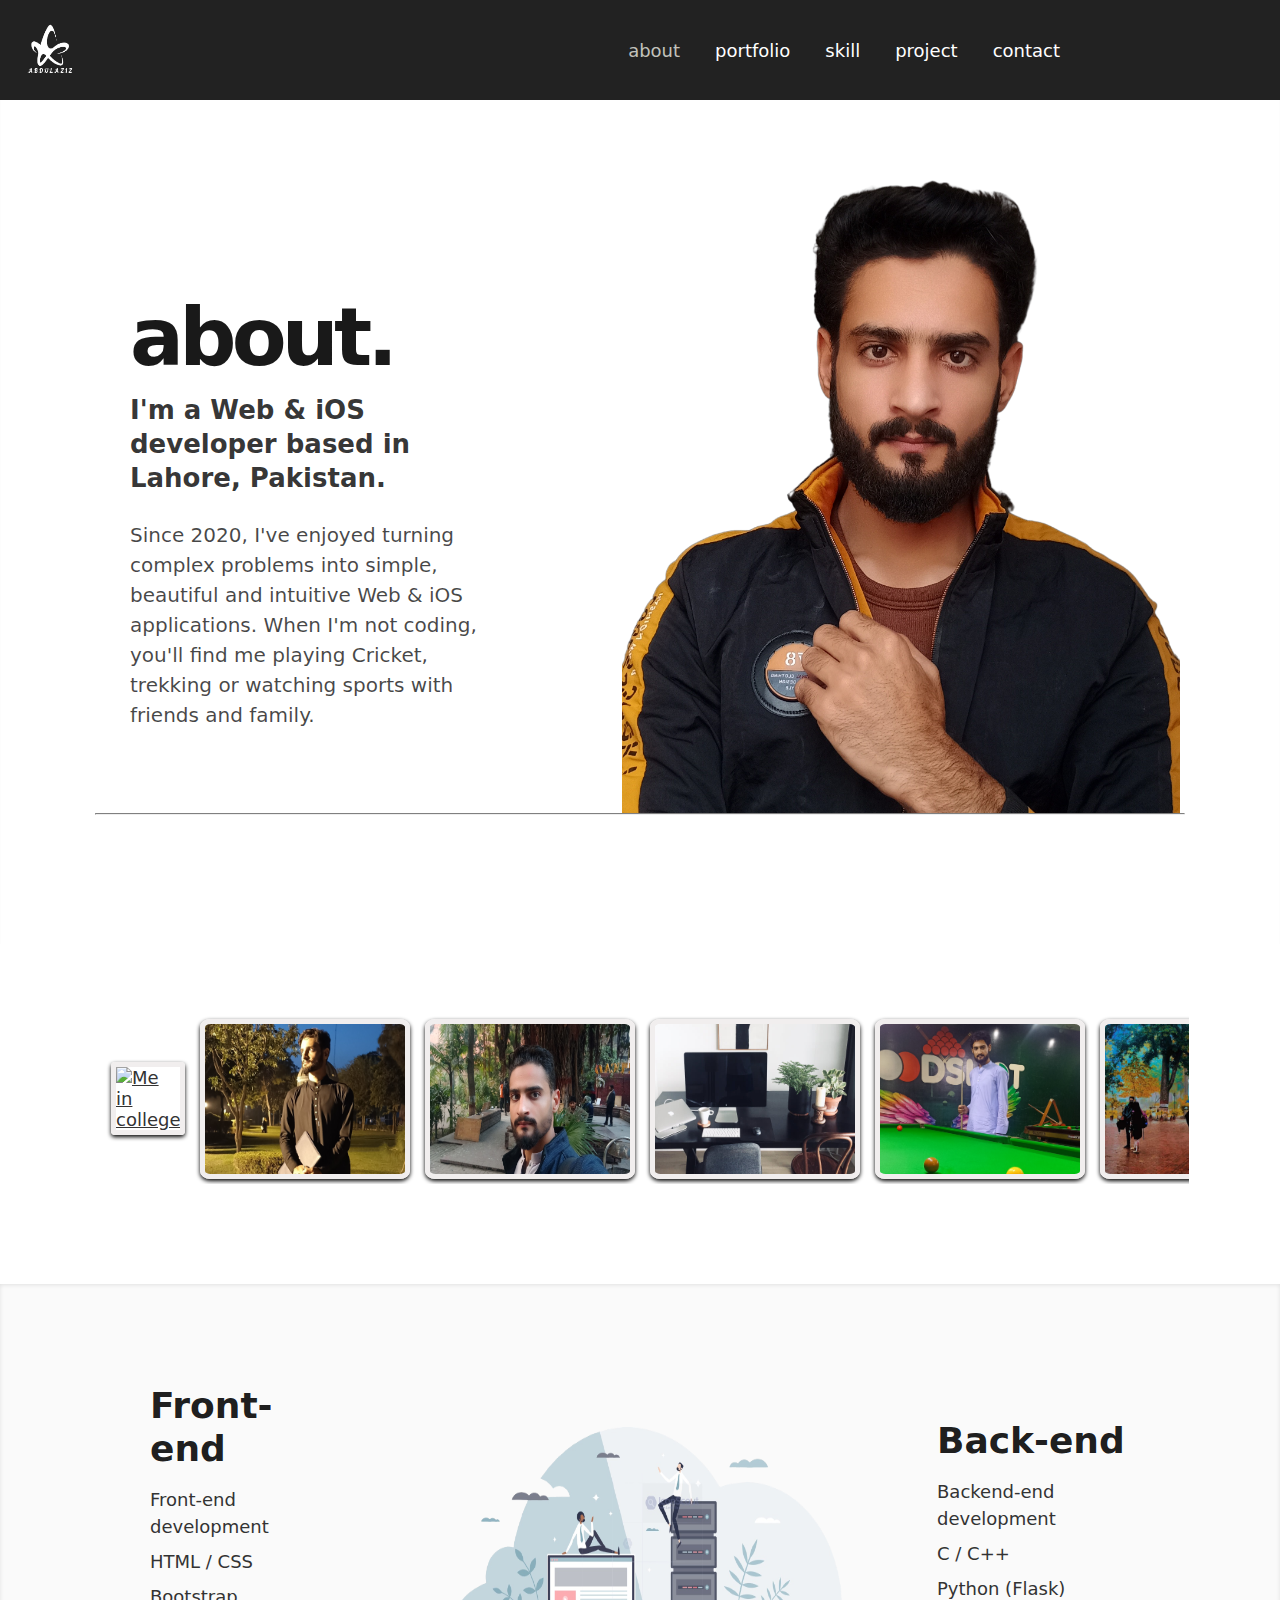
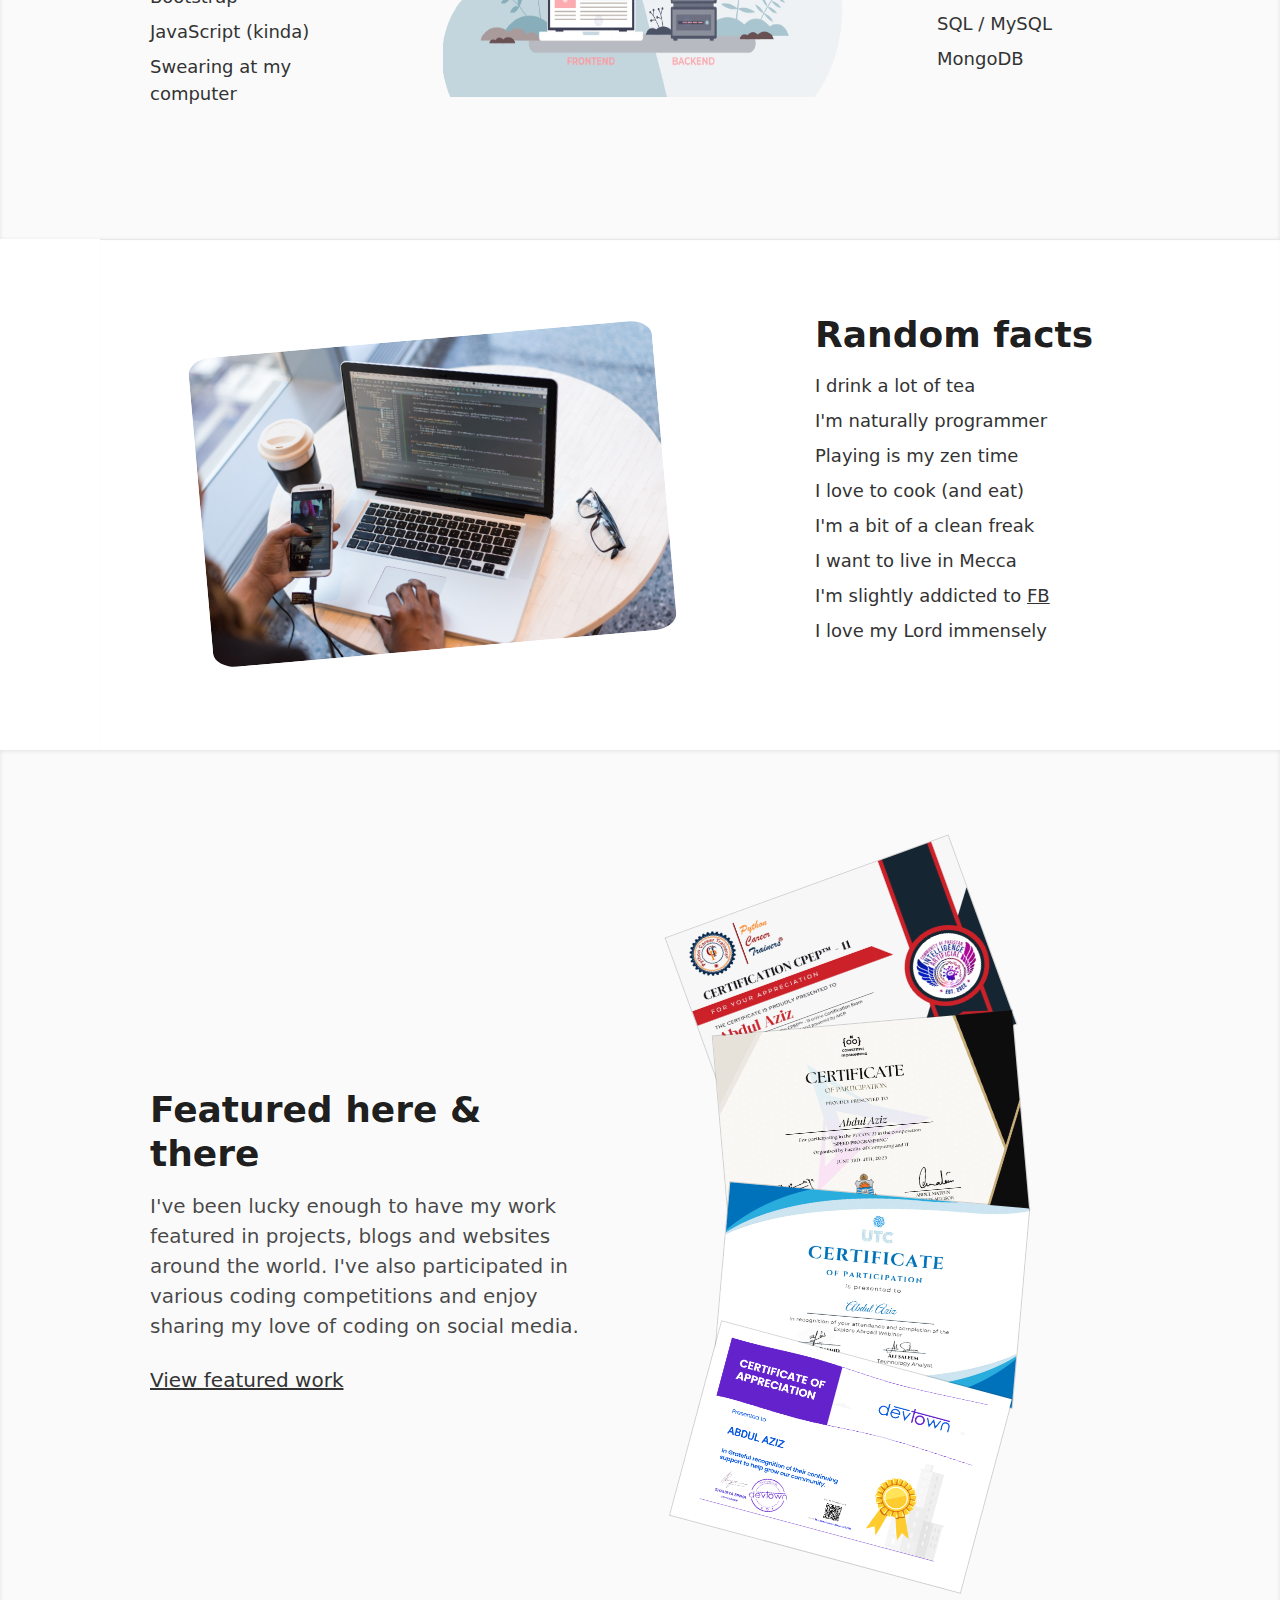
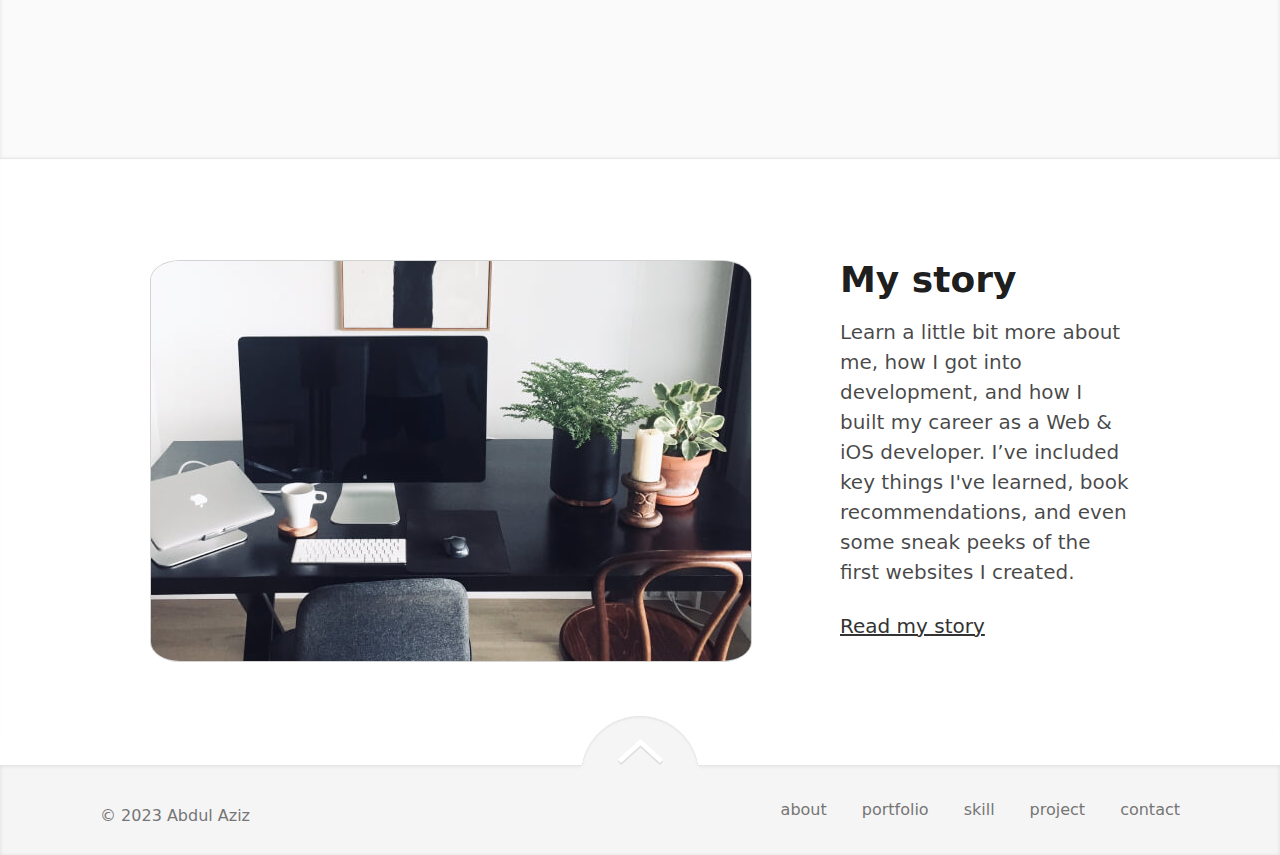
==== commit fe35d5db: "fix" ====
--- a/about.html
+++ b/about.html
@@ -102,12 +102,11 @@
         <img
           class="img-dp"
           src="images/profile-transformed.png"
-          alt="Abdul Aziz"
-          
+          alt="Abdul Aziz"     
         />
       </div>
     </section>
-    <hr />
+    <hr>
     <section>
       <div class="carousel-container">
         <div id="snaps" class="snaps">
@@ -205,7 +204,7 @@
           <li>I want to live in Mecca</li>
           <li>
             I'm slightly addicted to
-            <a href="https://web.facebook.com/anonymouss6292/" target="_blank">Facebook</a>
+            <a href="https://web.facebook.com/anonymouss6292/" target="_blank">FB</a>
           </li>
           <li>I love my Lord immensely</li>
         </ul>
--- a/css/style.css
+++ b/css/style.css
@@ -509,7 +509,7 @@
 }
 .img-div {
   width: 60%;
-  margin: 100px 100px  auto 100px;
+  margin: 100px;
 }
 
 .text-div {
@@ -520,10 +520,10 @@
   margin-top: 80px;
 }
 .index-text{
-    width: 70%;
+    width: 100%;
 }
 .img-dp{
-  width: 100%; height: 534px;
+  width: 100%; height: 100%;
   position: relative;
   bottom: 30px;
   margin-top: 100px;
@@ -585,7 +585,7 @@
   border-top: solid;
   border-width: 1px;
   position: relative;
-  bottom: 40px;
+  bottom: 140px;
 }
 
 
@@ -783,12 +783,16 @@
 .contact-text {
   width: 50%;
   margin: 100px;
+  margin-bottom: 50px;
 }
 .img-contact {
-  width: 100%;  
-  position: relative;
-  top: 75px;
-  bottom: 100px;
+  width: 100%; 
+  height: 100%; 
+  margin-bottom: 0px;;
+  position: relative;
+}
+.contact-div{
+  margin-bottom: 0px;
 }
 
 /* Form Styles */
@@ -1304,6 +1308,73 @@
 /* Mobile Styling */
 @media only screen and (max-width: 768px) {
   /* header */
+  html,
+body,
+body div,
+span,
+object,
+iframe,
+h1,
+h2,
+h3,
+h4,
+h5,
+h6,
+p,
+blockquote,
+pre,
+abbr,
+address,
+cite,
+code,
+del,
+dfn,
+em,
+img,
+ins,
+kbd,
+q,
+samp,
+small,
+strong,
+sub,
+sup,
+var,
+b,
+i,
+dl,
+dt,
+dd,
+ol,
+ul,
+li,
+fieldset,
+form,
+label,
+legend,
+table,
+caption,
+tbody,
+tfoot,
+thead,
+tr,
+th,
+td,
+article,
+aside,
+figure,
+footer,
+header,
+hgroup,
+menu,
+nav,
+section,
+time,
+mark,
+audio,
+video {
+      text-align: center;
+  }
   header {
     padding: 15px;
     display: flex;
@@ -1442,6 +1513,7 @@
 /* about index pages */
 .img-dp{
   width: 100%; height: 100%;
+  margin-top: 0;
 }
 .carousel-container
 {
@@ -1524,15 +1596,15 @@
   width: 50%;
   position: relative;
   top: 90px;
-  left: 30px;
   margin-bottom: 0px;
 
 }
 .back-end {
   width: 50%;
   position: relative;
-  bottom: 525px;
-  left: 70px;
+  bottom: 510px;
+  left: 0px;
+  margin-left: 50%;
   margin-bottom: 0px;
 }
 section.front-back{
@@ -1557,7 +1629,7 @@
   width: 100%;
   margin: 0;
   position: relative;
-  right: 20px;
+  right: 0px;
 }
 .img-rand {
   width: 80%;
@@ -1569,7 +1641,7 @@
 .text-random {
   width: 100%;
   position: relative;
-  left: 40px;
+  left: 0px;
 }
 
 .transition img {
@@ -1619,33 +1691,29 @@
 .feature-imgs {
   margin :0;
   position: relative;
-  right: -110px;
+  right: -30px;
   width: 100%;
 }
 
 .story{
   overflow: hidden;
-  margin-bottom: 200px;
+  margin-bottom: 0px;
 }
 .story-img {
   width: 150%;
-  margin-left: 60px;
+  
 }
 .story-text {
   width: 80%;
-  margin: 100px;
-  margin-top: 50px;
-  position: relative;
-  top: 60px;
-  right: 45px;
+  margin: 100px 30px;
+  margin-left: 50px;
+  margin-bottom: 0px;
 }
 
 .story-inner-img {
   width :300px;
   height: 200px;
-  position: relative;
-  left: 50px;
-
+  margin-left: 30px;
 }
 /* about end */
 
@@ -1686,7 +1754,7 @@
  }
  
  ul.ul,ol.ol{
-  margin-bottom: 3.2rem;
+  margin-bottom: 2rem;
   line-height: 1.5;
  }
  ul.ul li,ol.ol li{
@@ -1746,6 +1814,7 @@
   flex-direction: row;
   padding-top: 0;
   margin-top: 50px;
+  margin-left: 8%;
 }
 .social-disc li {
   margin: 0 5px;
@@ -1772,9 +1841,11 @@
   margin-left: 0px;
 }
 .portfolio-text{
-  width: 80%;
-  margin: 40px;
+  width: 100%;
+  text-align: center;
+  margin: 0px;
   margin-top: 120px;
+  margin-bottom: 50px;
 }
 
 .portfolio-row{
@@ -1786,16 +1857,18 @@
   align-content: center;
 }
 .text-div{
-  width: 80%;
+  width: 100%;
+  text-align: center;
+  margin: 0px;
   margin-top: 120px;
-  margin-left: 40px;
-  margin-right: 40px;
-  margin-bottom: 70px;
+  margin-bottom: 50px;
 }
 .index-text{
-  width: 90%;
-  position: relative;
-  right: 10px;
+  width: 100%;
+  text-align: center;
+  margin: 0px;
+  margin-top: 120px;
+  margin-bottom: 50px;
 }
 .img-contact{
   margin-top: 0;
@@ -1886,9 +1959,17 @@
   width: 150px;
   height: 100px;
 }
-
-
-
+p.intro{
+  width: 90%;
+  margin-left: 7%;
+}
+p.description{
+  width: 90%;
+  margin-left: 7%;
+}
+.contact-div{
+  margin-bottom: 0px;
+}
 /* Skill page  */
 
 section.dark{
